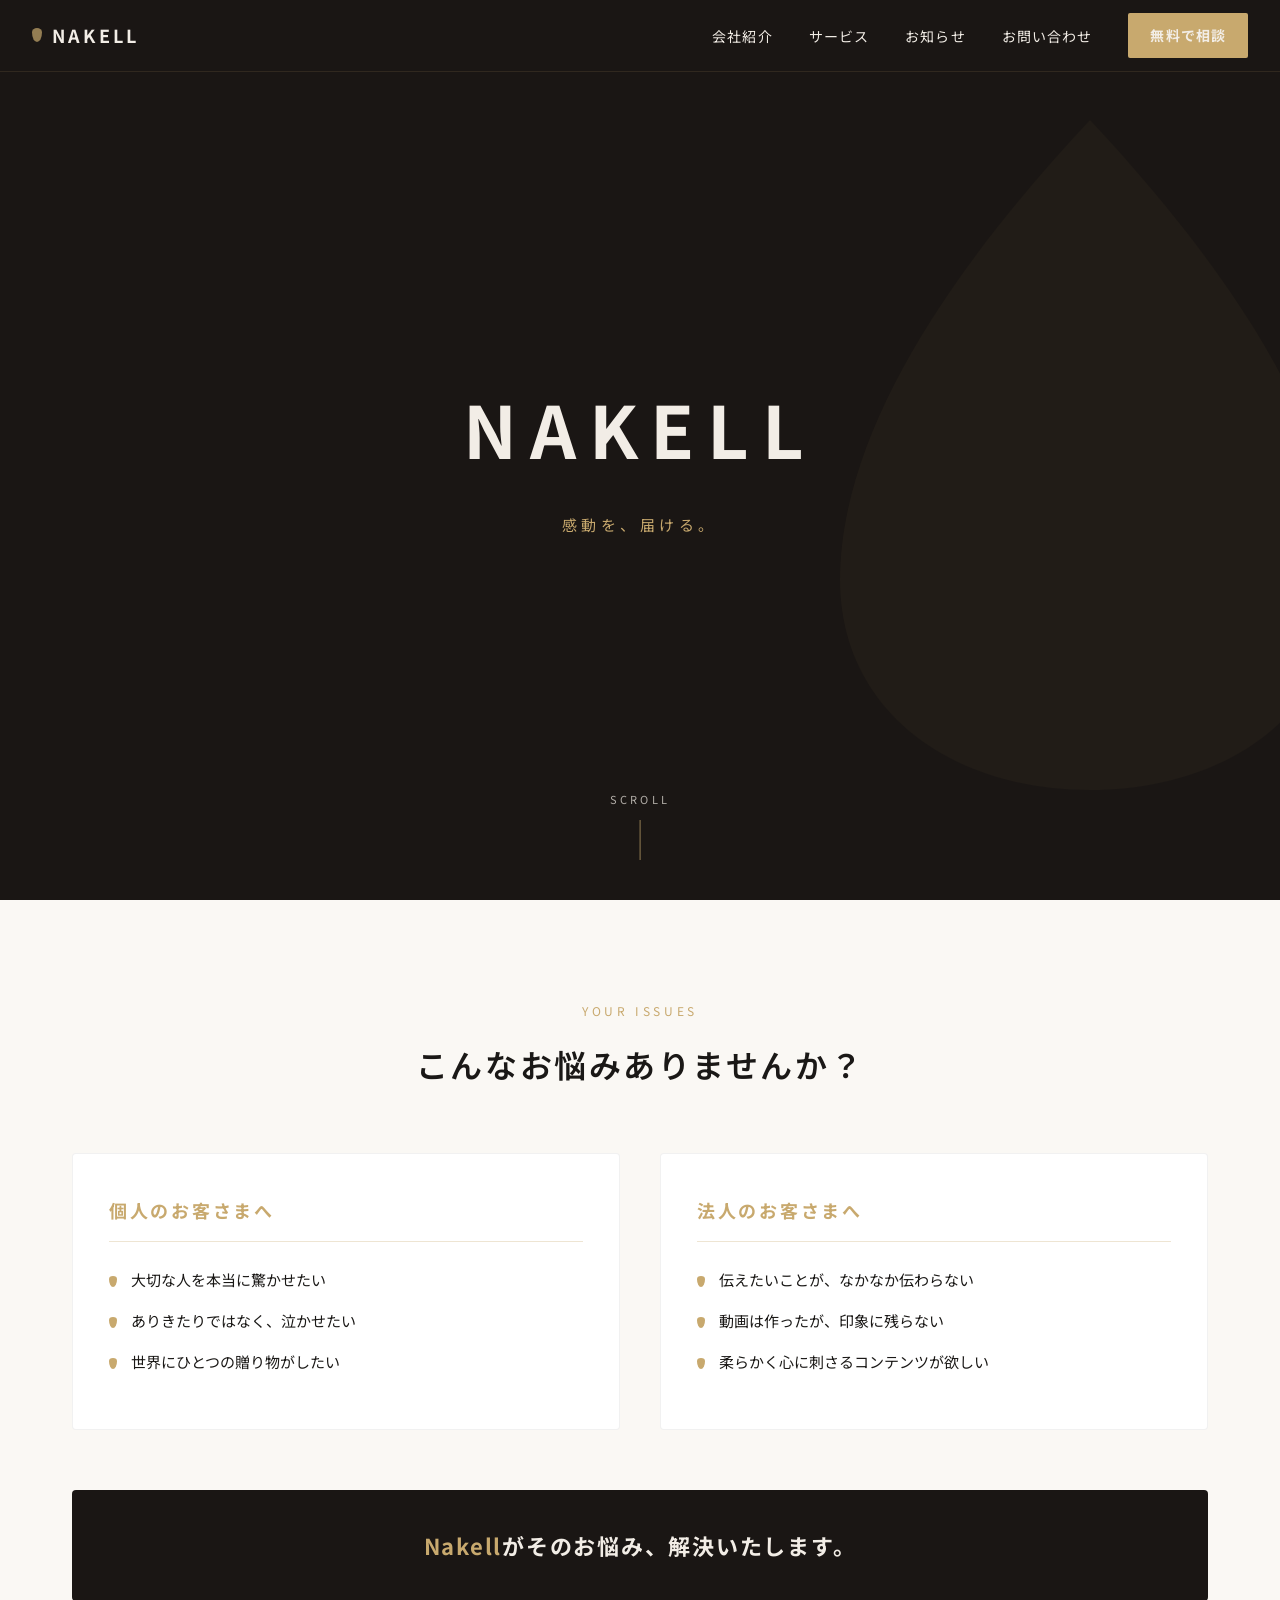
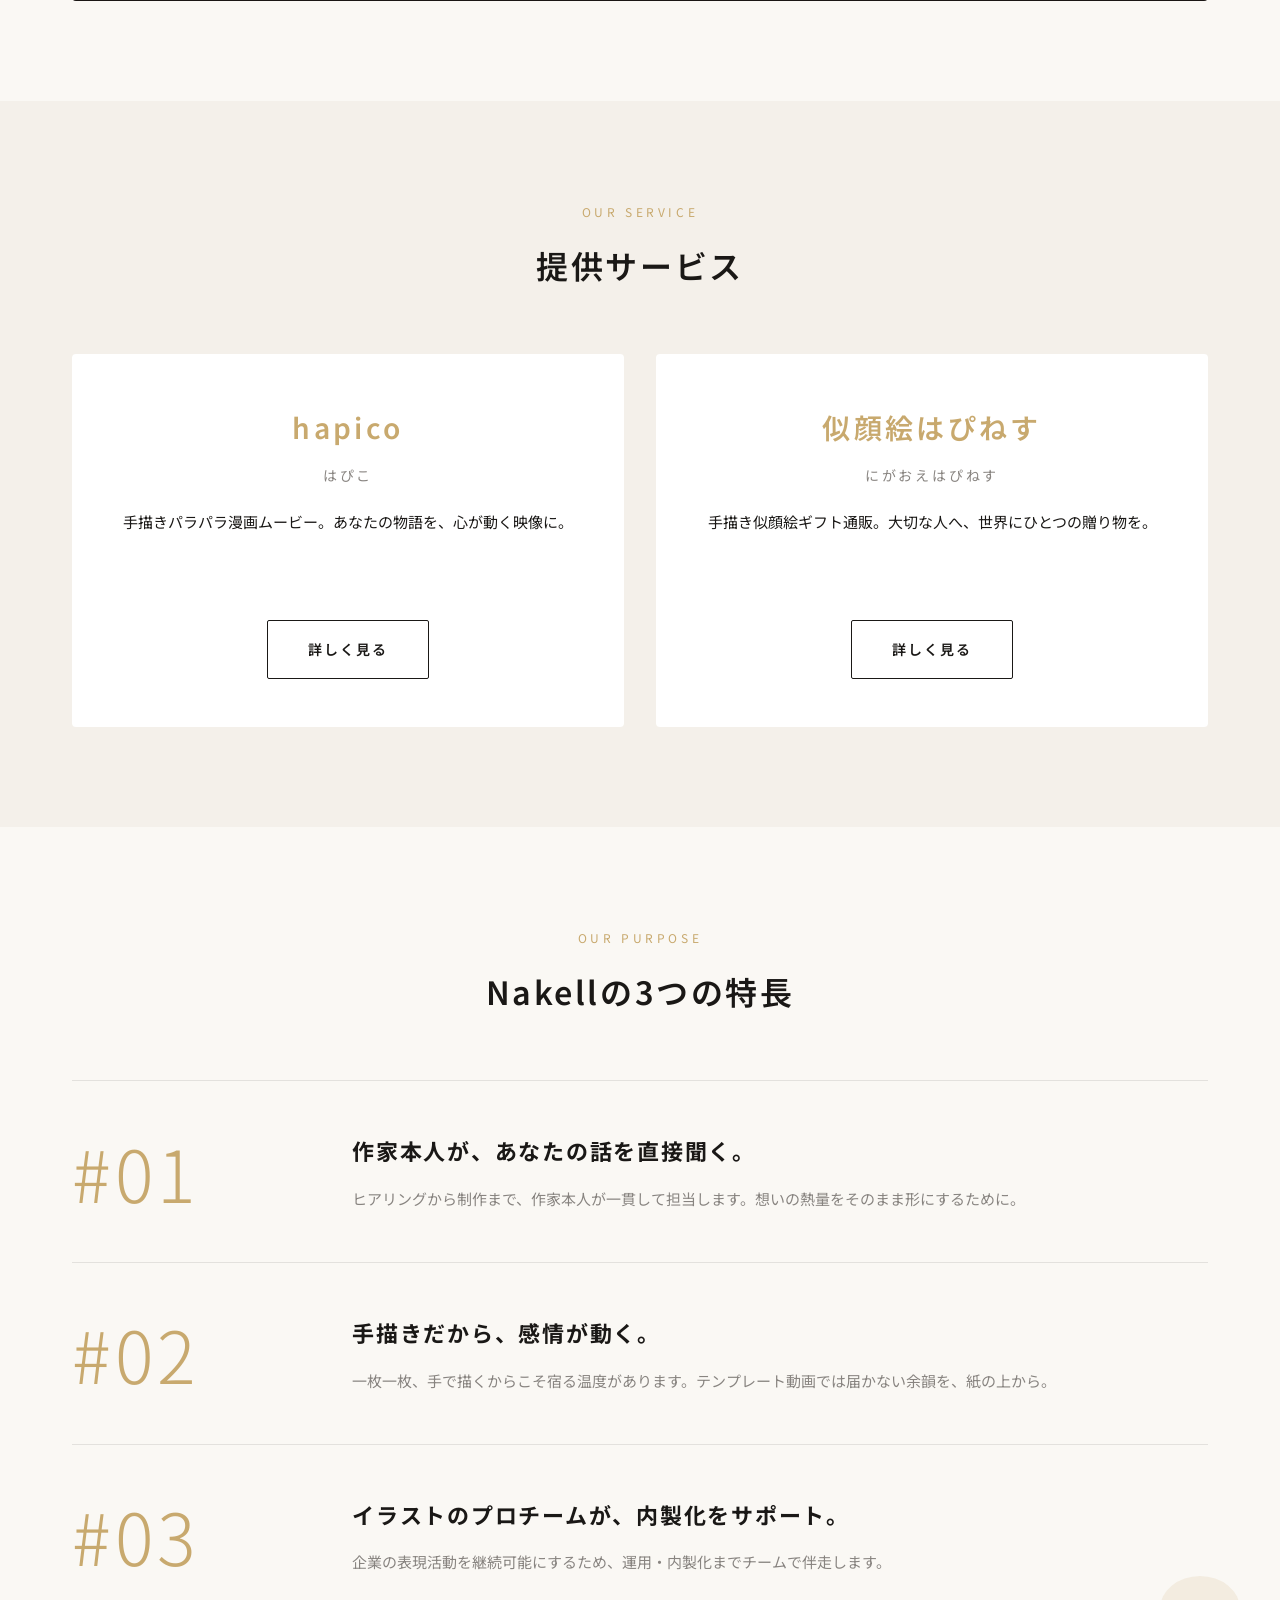
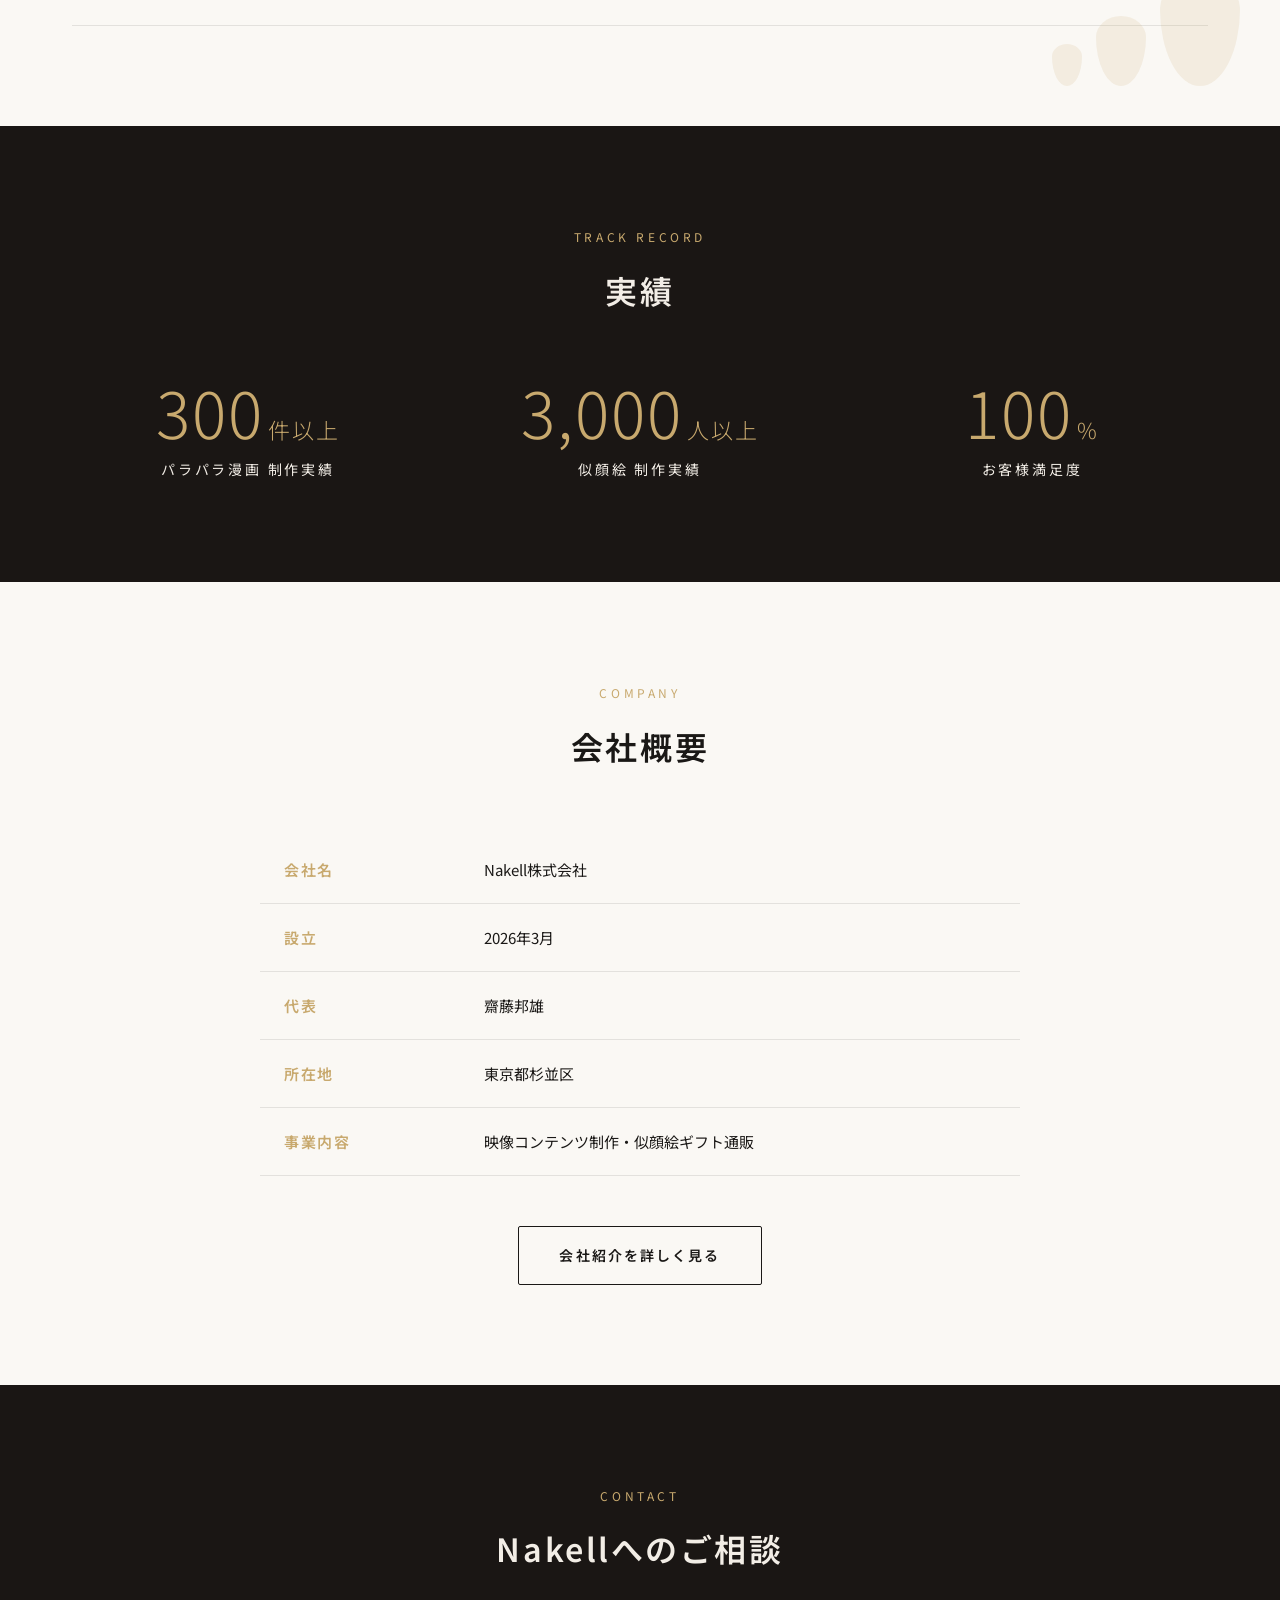
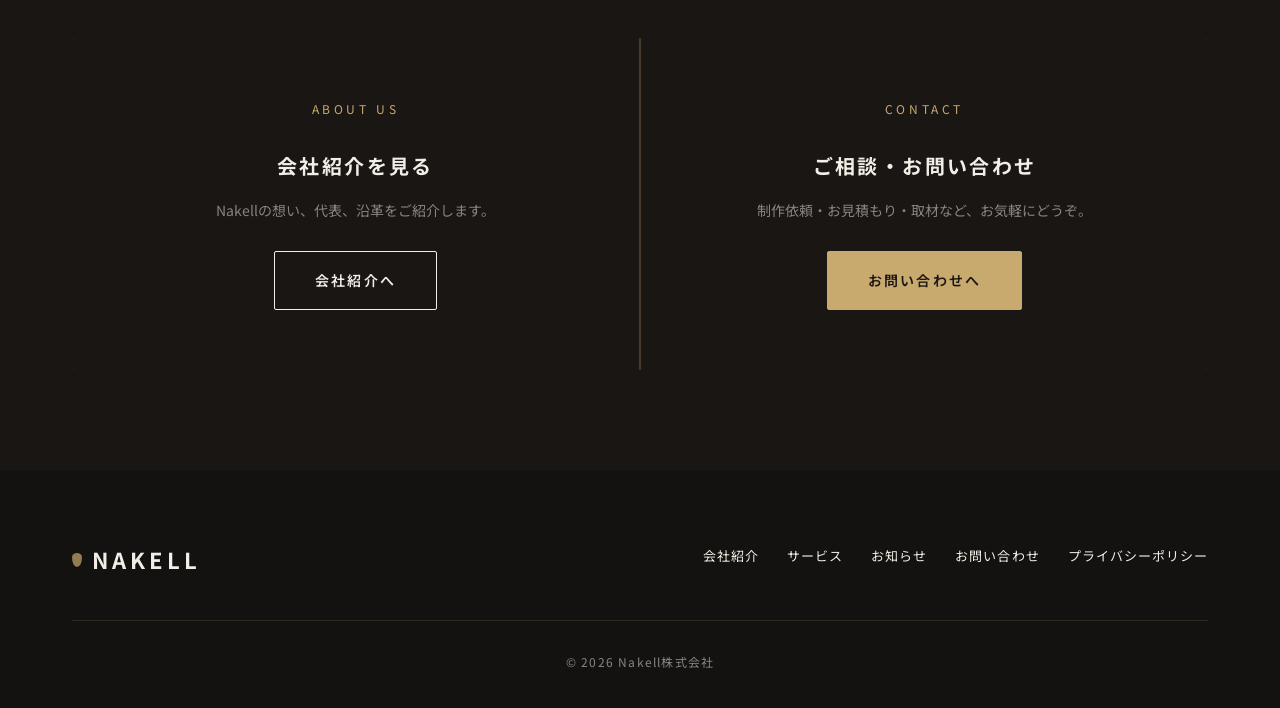
==== index.html @ 64e15353 "Initial Nakell corporate site" ====
<!DOCTYPE html>
<html lang="ja">
<head>
<meta charset="UTF-8">
<meta name="viewport" content="width=device-width, initial-scale=1.0">
<title>NAKELL｜感動を、届ける。</title>
<meta name="description" content="Nakell株式会社。手描きパラパラ漫画ムービー「hapico」、似顔絵ギフト通販「似顔絵はぴねす」。イラストで、感動をつくる。">
<link rel="preconnect" href="https://fonts.googleapis.com">
<link rel="preconnect" href="https://fonts.gstatic.com" crossorigin>
<link href="https://fonts.googleapis.com/css2?family=Noto+Sans+JP:wght@300;400;600;700&display=swap" rel="stylesheet">
<link rel="stylesheet" href="style.css">
</head>
<body>

<header class="site-header">
  <div class="nav-inner">
    <a href="index.html" class="nav-logo">
      <span class="teardrop teardrop-sm"></span><span>NAKELL</span>
    </a>
    <button class="nav-toggle" aria-label="メニュー"><span></span><span></span><span></span></button>
    <ul class="nav-menu">
      <li><a href="company.html">会社紹介</a></li>
      <li><a href="service.html">サービス</a></li>
      <li><a href="news.html">お知らせ</a></li>
      <li><a href="contact.html">お問い合わせ</a></li>
      <li><a href="contact.html" class="nav-cta">無料で相談</a></li>
    </ul>
  </div>
</header>

<section class="hero">
  <svg class="hero-bg-drop" width="540" height="700" viewBox="0 0 540 700" fill="none" aria-hidden="true">
    <path d="M270 20 C 420 180, 520 340, 520 480 C 520 610, 410 690, 270 690 C 130 690, 20 610, 20 480 C 20 340, 120 180, 270 20 Z" fill="#c8a96e" opacity="0.04"/>
  </svg>
  <div class="hero-inner">
    <div class="hero-phase" data-phase="1">
      <div class="en">Naked Tell</div>
      <div class="ja">飾らないまま、届ける。</div>
    </div>
    <div class="hero-phase" data-phase="2">
      <div class="en">knell</div>
      <div class="ja">鐘の音。転換点を告げる響き。</div>
    </div>
    <div class="hero-final">
      <div class="brand">NAKELL</div>
      <div class="tag">感動を、届ける。</div>
    </div>
  </div>
  <div class="hero-scroll">SCROLL</div>
</section>

<section class="bg-off">
  <div class="container">
    <div class="section-title">
      <span class="en">YOUR ISSUES</span>
      <h2>こんなお悩みありませんか？</h2>
    </div>
    <div class="problem-wrap">
      <div class="problem-card">
        <h3>個人のお客さまへ</h3>
        <ul>
          <li>大切な人を本当に驚かせたい</li>
          <li>ありきたりではなく、泣かせたい</li>
          <li>世界にひとつの贈り物がしたい</li>
        </ul>
      </div>
      <div class="problem-card">
        <h3>法人のお客さまへ</h3>
        <ul>
          <li>伝えたいことが、なかなか伝わらない</li>
          <li>動画は作ったが、印象に残らない</li>
          <li>柔らかく心に刺さるコンテンツが欲しい</li>
        </ul>
      </div>
    </div>
    <div class="problem-answer">
      <em>Nakell</em>がそのお悩み、解決いたします。
    </div>
  </div>
</section>

<section class="bg-beige">
  <div class="container">
    <div class="section-title">
      <span class="en">OUR SERVICE</span>
      <h2>提供サービス</h2>
    </div>
    <div class="service-grid">
      <a href="service.html#hapico" class="service-card">
        <div class="en">hapico</div>
        <div class="ja">はぴこ</div>
        <p>手描きパラパラ漫画ムービー。あなたの物語を、心が動く映像に。</p>
        <span class="btn btn-outline-dark">詳しく見る</span>
      </a>
      <a href="service.html#nigaoe" class="service-card">
        <div class="en">似顔絵はぴねす</div>
        <div class="ja">にがおえはぴねす</div>
        <p>手描き似顔絵ギフト通販。大切な人へ、世界にひとつの贈り物を。</p>
        <span class="btn btn-outline-dark">詳しく見る</span>
      </a>
    </div>
  </div>
</section>

<section class="bg-off features">
  <div class="container">
    <div class="section-title">
      <span class="en">OUR PURPOSE</span>
      <h2>Nakellの3つの特長</h2>
    </div>
    <div class="feature-item">
      <div class="num">#01</div>
      <div>
        <h3>作家本人が、あなたの話を直接聞く。</h3>
        <p>ヒアリングから制作まで、作家本人が一貫して担当します。想いの熱量をそのまま形にするために。</p>
      </div>
    </div>
    <div class="feature-item">
      <div class="num">#02</div>
      <div>
        <h3>手描きだから、感情が動く。</h3>
        <p>一枚一枚、手で描くからこそ宿る温度があります。テンプレート動画では届かない余韻を、紙の上から。</p>
      </div>
    </div>
    <div class="feature-item">
      <div class="num">#03</div>
      <div>
        <h3>イラストのプロチームが、内製化をサポート。</h3>
        <p>企業の表現活動を継続可能にするため、運用・内製化までチームで伴走します。</p>
      </div>
    </div>
  </div>
  <div class="purpose-drops">
    <span class="teardrop d1"></span>
    <span class="teardrop d2"></span>
    <span class="teardrop d3"></span>
  </div>
</section>

<section class="bg-dark">
  <div class="container">
    <div class="section-title">
      <span class="en">TRACK RECORD</span>
      <h2>実績</h2>
    </div>
    <div class="record-grid">
      <div class="record-item">
        <div class="num">300<small>件以上</small></div>
        <div class="label">パラパラ漫画 制作実績</div>
      </div>
      <div class="record-item">
        <div class="num">3,000<small>人以上</small></div>
        <div class="label">似顔絵 制作実績</div>
      </div>
      <div class="record-item">
        <div class="num">100<small>%</small></div>
        <div class="label">お客様満足度</div>
      </div>
    </div>
  </div>
</section>

<section class="bg-off company-summary">
  <div class="container">
    <div class="section-title">
      <span class="en">COMPANY</span>
      <h2>会社概要</h2>
    </div>
    <table class="company-table">
      <tbody>
        <tr><th>会社名</th><td>Nakell株式会社</td></tr>
        <tr><th>設立</th><td>2026年3月</td></tr>
        <tr><th>代表</th><td>齋藤邦雄</td></tr>
        <tr><th>所在地</th><td>東京都杉並区</td></tr>
        <tr><th>事業内容</th><td>映像コンテンツ制作・似顔絵ギフト通販</td></tr>
      </tbody>
    </table>
    <div class="more">
      <a href="company.html" class="btn btn-outline-dark">会社紹介を詳しく見る</a>
    </div>
  </div>
</section>

<section class="bg-dark">
  <div class="container">
    <div class="section-title">
      <span class="en">CONTACT</span>
      <h2>Nakellへのご相談</h2>
    </div>
    <div class="cta-grid">
      <div class="cta-card">
        <span class="en">ABOUT US</span>
        <h3>会社紹介を見る</h3>
        <p>Nakellの想い、代表、沿革をご紹介します。</p>
        <a href="company.html" class="btn btn-outline">会社紹介へ</a>
      </div>
      <div class="cta-card">
        <span class="en">CONTACT</span>
        <h3>ご相談・お問い合わせ</h3>
        <p>制作依頼・お見積もり・取材など、お気軽にどうぞ。</p>
        <a href="contact.html" class="btn btn-gold">お問い合わせへ</a>
      </div>
    </div>
  </div>
</section>

<footer class="site-footer">
  <div class="container">
    <div class="footer-top">
      <a href="index.html" class="footer-logo">
        <span class="teardrop teardrop-sm"></span><span>NAKELL</span>
      </a>
      <ul class="footer-nav">
        <li><a href="company.html">会社紹介</a></li>
        <li><a href="service.html">サービス</a></li>
        <li><a href="news.html">お知らせ</a></li>
        <li><a href="contact.html">お問い合わせ</a></li>
        <li><a href="privacy.html">プライバシーポリシー</a></li>
      </ul>
    </div>
    <div class="footer-copy">© 2026 Nakell株式会社</div>
  </div>
</footer>

<script src="script.js"></script>
</body>
</html>
---- style.css ----
/* ==============================
   Nakell - Common Stylesheet
   ============================== */

* { margin: 0; padding: 0; box-sizing: border-box; }

:root {
  --dark-brown: #1a1614;
  --dark-brown-2: #141210;
  --off-white: #faf8f4;
  --light-beige: #f4f0ea;
  --gold-beige: #c8a96e;
  --text-light: #f2ede6;
  --text-dark: #1a1816;
  --text-sub: #888480;
  --header-h: 72px;
}

html { scroll-behavior: smooth; }

body {
  font-family: "Noto Sans JP", "Hiragino Kaku Gothic ProN", "Yu Gothic", "Meiryo", sans-serif;
  background: var(--off-white);
  color: var(--text-dark);
  line-height: 1.8;
  -webkit-font-smoothing: antialiased;
}

a { color: inherit; text-decoration: none; }
img { max-width: 100%; display: block; }
button { font-family: inherit; cursor: pointer; border: none; background: none; }

.container {
  max-width: 1200px;
  margin: 0 auto;
  padding: 0 32px;
}

/* ==============================
   Teardrop motif
   ============================== */
.teardrop {
  display: inline-block;
  background: var(--gold-beige);
  border-radius: 50% 50% 50% 50% / 30% 30% 70% 70%;
  transform: rotate(0deg);
}
.teardrop-sm { width: 10px; height: 14px; opacity: 0.7; }
.teardrop-lg { width: 380px; height: 500px; opacity: 0.04; }

/* ==============================
   Header / Navigation
   ============================== */
.site-header {
  position: fixed;
  top: 0; left: 0; right: 0;
  height: var(--header-h);
  background: var(--dark-brown);
  z-index: 1000;
  border-bottom: 1px solid rgba(200, 169, 110, 0.12);
}
.nav-inner {
  max-width: 1280px;
  height: 100%;
  margin: 0 auto;
  padding: 0 32px;
  display: flex;
  align-items: center;
  justify-content: space-between;
}
.nav-logo {
  display: flex;
  align-items: center;
  gap: 10px;
  color: var(--text-light);
  font-weight: 700;
  letter-spacing: 0.18em;
  font-size: 18px;
}
.nav-menu {
  display: flex;
  align-items: center;
  gap: 36px;
  list-style: none;
}
.nav-menu a {
  color: var(--text-light);
  font-size: 14px;
  letter-spacing: 0.08em;
  transition: color 0.2s;
}
.nav-menu a:hover { color: var(--gold-beige); }
.nav-cta {
  display: inline-block;
  padding: 10px 22px;
  background: var(--gold-beige);
  color: var(--dark-brown);
  font-size: 13px;
  font-weight: 700;
  letter-spacing: 0.1em;
  border-radius: 2px;
  transition: opacity 0.2s;
}
.nav-cta:hover { opacity: 0.85; }

.nav-toggle {
  display: none;
  width: 32px; height: 24px;
  position: relative;
}
.nav-toggle span {
  position: absolute;
  left: 0; right: 0;
  height: 2px;
  background: var(--text-light);
  transition: transform 0.3s, opacity 0.3s, top 0.3s;
}
.nav-toggle span:nth-child(1) { top: 2px; }
.nav-toggle span:nth-child(2) { top: 11px; }
.nav-toggle span:nth-child(3) { top: 20px; }
.nav-toggle.open span:nth-child(1) { top: 11px; transform: rotate(45deg); }
.nav-toggle.open span:nth-child(2) { opacity: 0; }
.nav-toggle.open span:nth-child(3) { top: 11px; transform: rotate(-45deg); }

/* ==============================
   Hero (TOP)
   ============================== */
.hero {
  position: relative;
  height: 100vh;
  min-height: 640px;
  background: var(--dark-brown);
  color: var(--text-light);
  overflow: hidden;
  display: flex;
  align-items: center;
  justify-content: center;
}
.hero-bg-drop {
  position: absolute;
  right: -80px;
  top: 50%;
  transform: translateY(-50%);
  pointer-events: none;
}
.hero-inner {
  position: relative;
  z-index: 2;
  text-align: center;
  padding: 0 24px;
  width: 100%;
}
.hero-phase {
  position: absolute;
  left: 50%;
  top: 50%;
  transform: translate(-50%, -50%);
  opacity: 0;
  transition: opacity 1s ease;
  width: 90%;
}
.hero-phase.is-active { opacity: 1; }
.hero-phase .en {
  font-size: 42px;
  letter-spacing: 0.08em;
  font-weight: 300;
  color: var(--gold-beige);
  margin-bottom: 16px;
}
.hero-phase .ja {
  font-size: 18px;
  letter-spacing: 0.2em;
  color: var(--text-light);
}
.hero-final {
  position: absolute;
  left: 50%;
  top: 50%;
  transform: translate(-50%, -50%);
  opacity: 0;
  transition: opacity 1.2s ease;
}
.hero-final.is-active { opacity: 1; }
.hero-final .brand {
  font-size: 72px;
  letter-spacing: 0.18em;
  font-weight: 700;
  color: var(--text-light);
  margin-bottom: 18px;
}
.hero-final .tag {
  font-size: 15px;
  letter-spacing: 0.3em;
  color: var(--gold-beige);
}
.hero-scroll {
  position: absolute;
  left: 50%;
  bottom: 40px;
  transform: translateX(-50%);
  color: var(--text-light);
  font-size: 11px;
  letter-spacing: 0.3em;
  opacity: 0.7;
  z-index: 2;
}
.hero-scroll::after {
  content: "";
  display: block;
  width: 1px;
  height: 40px;
  background: var(--gold-beige);
  margin: 10px auto 0;
  animation: scrollLine 2s ease-in-out infinite;
}
@keyframes scrollLine {
  0% { transform: scaleY(0); transform-origin: top; }
  50% { transform: scaleY(1); transform-origin: top; }
  51% { transform: scaleY(1); transform-origin: bottom; }
  100% { transform: scaleY(0); transform-origin: bottom; }
}

/* ==============================
   Page header (sub pages)
   ============================== */
.page-header {
  background: var(--dark-brown);
  color: var(--text-light);
  padding: calc(var(--header-h) + 80px) 0 80px;
  text-align: center;
}
.page-header .label {
  display: block;
  font-size: 13px;
  letter-spacing: 0.3em;
  color: var(--gold-beige);
  margin-bottom: 16px;
}
.page-header h1 {
  font-size: 38px;
  letter-spacing: 0.12em;
  font-weight: 600;
}
.page-header .header-cta {
  margin-top: 36px;
}
.page-header .header-cta .btn {
  background: var(--gold-beige);
  color: var(--dark-brown);
}

/* ==============================
   Generic sections
   ============================== */
section { padding: 100px 0; }
.section-title {
  text-align: center;
  margin-bottom: 60px;
}
.section-title .en {
  display: block;
  font-size: 12px;
  letter-spacing: 0.3em;
  color: var(--gold-beige);
  margin-bottom: 14px;
}
.section-title h2 {
  font-size: 32px;
  letter-spacing: 0.08em;
  font-weight: 600;
}
.bg-off { background: var(--off-white); }
.bg-beige { background: var(--light-beige); }
.bg-dark { background: var(--dark-brown); color: var(--text-light); }
.bg-dark .section-title h2 { color: var(--text-light); }

/* Problem section */
.problem-wrap {
  display: grid;
  grid-template-columns: 1fr 1fr;
  gap: 40px;
  margin-bottom: 60px;
}
.problem-card {
  background: #fff;
  padding: 40px 36px;
  border: 1px solid rgba(26,22,20,0.06);
  border-radius: 4px;
}
.problem-card h3 {
  font-size: 18px;
  color: var(--gold-beige);
  letter-spacing: 0.15em;
  margin-bottom: 24px;
  padding-bottom: 14px;
  border-bottom: 1px solid rgba(200,169,110,0.3);
}
.problem-card ul { list-style: none; }
.problem-card li {
  position: relative;
  padding-left: 22px;
  margin-bottom: 14px;
  font-size: 15px;
  color: var(--text-dark);
}
.problem-card li::before {
  content: "";
  position: absolute;
  left: 0; top: 10px;
  width: 8px; height: 11px;
  background: var(--gold-beige);
  border-radius: 50% 50% 50% 50% / 30% 30% 70% 70%;
}
.problem-answer {
  text-align: center;
  font-size: 22px;
  font-weight: 700;
  letter-spacing: 0.08em;
  padding: 36px;
  background: var(--dark-brown);
  color: var(--text-light);
  border-radius: 4px;
}
.problem-answer em {
  color: var(--gold-beige);
  font-style: normal;
}

/* Service overview */
.service-grid {
  display: grid;
  grid-template-columns: 1fr 1fr;
  gap: 32px;
}
.service-card {
  background: #fff;
  padding: 48px 40px;
  border-radius: 4px;
  text-align: center;
  transition: transform 0.3s, box-shadow 0.3s;
}
.service-card:hover {
  transform: translateY(-4px);
  box-shadow: 0 12px 36px rgba(26,22,20,0.08);
}
.service-card .en {
  font-size: 28px;
  letter-spacing: 0.12em;
  color: var(--gold-beige);
  font-weight: 600;
  margin-bottom: 10px;
}
.service-card .ja {
  font-size: 14px;
  color: var(--text-sub);
  letter-spacing: 0.2em;
  margin-bottom: 20px;
}
.service-card p {
  font-size: 15px;
  margin-bottom: 28px;
  min-height: 84px;
}

/* Features */
.features {
  position: relative;
  overflow: hidden;
}
.feature-item {
  display: grid;
  grid-template-columns: 220px 1fr;
  gap: 60px;
  padding: 50px 0;
  border-top: 1px solid rgba(26,22,20,0.1);
  align-items: center;
}
.feature-item:last-child { border-bottom: 1px solid rgba(26,22,20,0.1); }
.feature-item .num {
  font-size: 72px;
  font-weight: 300;
  letter-spacing: 0.05em;
  color: var(--gold-beige);
  line-height: 1;
}
.feature-item h3 {
  font-size: 22px;
  letter-spacing: 0.08em;
  margin-bottom: 14px;
}
.feature-item p { font-size: 15px; color: var(--text-sub); }

.purpose-drops {
  position: absolute;
  right: 40px;
  bottom: 40px;
  display: flex;
  align-items: flex-end;
  gap: 14px;
  pointer-events: none;
}
.purpose-drops .teardrop { opacity: 0.15; }
.purpose-drops .d1 { width: 30px; height: 42px; }
.purpose-drops .d2 { width: 50px; height: 70px; }
.purpose-drops .d3 { width: 80px; height: 110px; }

/* Track Record */
.record-grid {
  display: grid;
  grid-template-columns: repeat(3, 1fr);
  gap: 40px;
  text-align: center;
}
.record-item .num {
  font-size: 64px;
  font-weight: 300;
  color: var(--gold-beige);
  letter-spacing: 0.03em;
  line-height: 1;
  margin-bottom: 14px;
}
.record-item .num small { font-size: 22px; margin-left: 4px; }
.record-item .label {
  font-size: 14px;
  letter-spacing: 0.2em;
  color: var(--text-light);
}

/* Company summary */
.company-table {
  max-width: 760px;
  margin: 0 auto;
  width: 100%;
  border-collapse: collapse;
}
.company-table th, .company-table td {
  padding: 20px 24px;
  text-align: left;
  border-bottom: 1px solid rgba(26,22,20,0.1);
  font-size: 15px;
  vertical-align: top;
}
.company-table th {
  width: 200px;
  color: var(--gold-beige);
  font-weight: 600;
  letter-spacing: 0.1em;
}
.company-summary .more {
  text-align: center;
  margin-top: 50px;
}

/* Buttons */
.btn {
  display: inline-block;
  padding: 16px 40px;
  background: var(--dark-brown);
  color: var(--text-light);
  font-size: 14px;
  letter-spacing: 0.15em;
  font-weight: 600;
  border-radius: 2px;
  transition: opacity 0.2s, transform 0.2s;
  border: 1px solid var(--dark-brown);
}
.btn:hover { opacity: 0.85; transform: translateY(-2px); }
.btn-gold { background: var(--gold-beige); color: var(--dark-brown); border-color: var(--gold-beige); }
.btn-outline { background: transparent; color: var(--text-light); border: 1px solid var(--text-light); }
.btn-outline-dark { background: transparent; color: var(--text-dark); border: 1px solid var(--text-dark); }

/* CTA area */
.cta-grid {
  display: grid;
  grid-template-columns: 1fr 1fr;
  gap: 2px;
  background: rgba(200,169,110,0.25);
  border-radius: 4px;
  overflow: hidden;
}
.cta-card {
  padding: 60px 40px;
  background: var(--dark-brown);
  text-align: center;
}
.cta-card h3 {
  font-size: 20px;
  letter-spacing: 0.12em;
  margin-bottom: 14px;
  color: var(--text-light);
}
.cta-card .en {
  font-size: 12px;
  letter-spacing: 0.3em;
  color: var(--gold-beige);
  margin-bottom: 28px;
  display: block;
}
.cta-card p {
  font-size: 14px;
  color: var(--text-sub);
  margin-bottom: 28px;
}

/* ==============================
   Footer
   ============================== */
.site-footer {
  background: var(--dark-brown-2);
  color: var(--text-light);
  padding: 70px 0 36px;
}
.footer-top {
  display: flex;
  justify-content: space-between;
  align-items: flex-start;
  flex-wrap: wrap;
  gap: 30px;
  padding-bottom: 40px;
  border-bottom: 1px solid rgba(200,169,110,0.15);
}
.footer-logo {
  display: flex;
  align-items: center;
  gap: 10px;
  font-size: 22px;
  font-weight: 700;
  letter-spacing: 0.18em;
}
.footer-nav {
  display: flex;
  flex-wrap: wrap;
  gap: 28px;
  list-style: none;
}
.footer-nav a {
  font-size: 13px;
  color: var(--text-light);
  letter-spacing: 0.08em;
  transition: color 0.2s;
}
.footer-nav a:hover { color: var(--gold-beige); }
.footer-copy {
  margin-top: 30px;
  text-align: center;
  font-size: 12px;
  color: var(--text-sub);
  letter-spacing: 0.1em;
}

/* ==============================
   Service page
   ============================== */
.service-block {
  display: grid;
  grid-template-columns: 1fr 1fr;
  gap: 60px;
  align-items: center;
  padding: 80px 0;
  border-bottom: 1px solid rgba(26,22,20,0.08);
}
.service-block:last-child { border-bottom: none; }
.service-block.reverse .service-media { order: 2; }
.service-media {
  background: var(--light-beige);
  aspect-ratio: 4/3;
  border-radius: 6px;
  display: flex;
  align-items: center;
  justify-content: center;
  position: relative;
  overflow: hidden;
}
.service-media .big-en {
  font-size: 72px;
  color: var(--gold-beige);
  font-weight: 700;
  letter-spacing: 0.1em;
  opacity: 0.4;
}
.service-info .tag {
  font-size: 12px;
  letter-spacing: 0.3em;
  color: var(--gold-beige);
  margin-bottom: 16px;
  display: block;
}
.service-info h2 {
  font-size: 34px;
  letter-spacing: 0.08em;
  margin-bottom: 20px;
}
.service-info .lead {
  font-size: 15px;
  margin-bottom: 24px;
}
.service-info .stats {
  display: flex;
  gap: 30px;
  margin-bottom: 28px;
  flex-wrap: wrap;
}
.service-info .stats div {
  font-size: 13px;
  color: var(--text-sub);
  letter-spacing: 0.08em;
}
.service-info .stats strong {
  display: block;
  color: var(--gold-beige);
  font-size: 24px;
  font-weight: 600;
  margin-bottom: 4px;
}

/* ==============================
   News page
   ============================== */
.news-empty {
  text-align: center;
  padding: 80px 20px;
  background: #fff;
  border-radius: 4px;
  color: var(--text-sub);
  font-size: 15px;
  letter-spacing: 0.1em;
  border: 1px solid rgba(26,22,20,0.06);
}

/* ==============================
   Contact form
   ============================== */
.contact-form {
  max-width: 720px;
  margin: 0 auto;
  background: #fff;
  padding: 56px 48px;
  border-radius: 4px;
  border: 1px solid rgba(26,22,20,0.06);
}
.form-row { margin-bottom: 28px; }
.form-row label {
  display: block;
  font-size: 14px;
  letter-spacing: 0.08em;
  margin-bottom: 10px;
  font-weight: 600;
}
.form-row label .req {
  color: var(--gold-beige);
  font-size: 11px;
  margin-left: 8px;
  font-weight: 400;
}
.form-row label .opt {
  color: var(--text-sub);
  font-size: 11px;
  margin-left: 8px;
  font-weight: 400;
}
.form-row input,
.form-row textarea {
  width: 100%;
  padding: 14px 16px;
  font-size: 15px;
  font-family: inherit;
  border: 1px solid rgba(26,22,20,0.15);
  border-radius: 2px;
  background: var(--off-white);
  color: var(--text-dark);
  transition: border-color 0.2s;
}
.form-row input:focus,
.form-row textarea:focus {
  outline: none;
  border-color: var(--gold-beige);
}
.form-row textarea { min-height: 160px; resize: vertical; }
.form-submit { text-align: center; margin-top: 20px; }
.form-submit button {
  padding: 16px 60px;
  background: var(--dark-brown);
  color: var(--text-light);
  font-size: 14px;
  letter-spacing: 0.2em;
  font-weight: 600;
  border-radius: 2px;
  transition: opacity 0.2s;
}
.form-submit button:hover { opacity: 0.85; }
.form-submit button:disabled { opacity: 0.5; cursor: not-allowed; }
.form-thanks {
  display: none;
  text-align: center;
  padding: 60px 30px;
}
.form-thanks h3 {
  font-size: 24px;
  color: var(--gold-beige);
  margin-bottom: 16px;
  letter-spacing: 0.08em;
}
.form-thanks p { color: var(--text-sub); }
.form-thanks.is-visible { display: block; }
.contact-info {
  max-width: 720px;
  margin: 40px auto 0;
  text-align: center;
  font-size: 13px;
  color: var(--text-sub);
}

/* ==============================
   Privacy
   ============================== */
.privacy-body {
  max-width: 820px;
  margin: 0 auto;
}
.privacy-body h2 {
  font-size: 18px;
  margin: 40px 0 16px;
  letter-spacing: 0.08em;
  color: var(--gold-beige);
}
.privacy-body h2:first-child { margin-top: 0; }
.privacy-body p, .privacy-body li {
  font-size: 14px;
  color: var(--text-dark);
  margin-bottom: 10px;
}
.privacy-body ul {
  padding-left: 24px;
  margin-bottom: 16px;
}

/* ==============================
   Responsive
   ============================== */
@media (max-width: 768px) {
  .container { padding: 0 20px; }
  section { padding: 70px 0; }

  .nav-inner { padding: 0 20px; }
  .nav-menu {
    position: fixed;
    top: var(--header-h);
    left: 0; right: 0;
    flex-direction: column;
    background: var(--dark-brown);
    padding: 30px 20px;
    gap: 22px;
    transform: translateY(-120%);
    transition: transform 0.35s ease;
    border-bottom: 1px solid rgba(200,169,110,0.15);
  }
  .nav-menu.open { transform: translateY(0); }
  .nav-menu li { width: 100%; text-align: center; }
  .nav-toggle { display: block; }
  .nav-cta { width: 100%; text-align: center; }

  .hero-phase .en { font-size: 26px; }
  .hero-phase .ja { font-size: 14px; letter-spacing: 0.15em; }
  .hero-final .brand { font-size: 48px; }
  .hero-final .tag { font-size: 12px; }
  .hero-bg-drop { right: -160px; }

  .page-header { padding: calc(var(--header-h) + 50px) 0 50px; }
  .page-header h1 { font-size: 26px; }

  .section-title h2 { font-size: 24px; }

  .problem-wrap { grid-template-columns: 1fr; gap: 20px; }
  .problem-answer { font-size: 16px; padding: 24px; }

  .service-grid { grid-template-columns: 1fr; }

  .feature-item {
    grid-template-columns: 1fr;
    gap: 16px;
    padding: 36px 0;
  }
  .feature-item .num { font-size: 54px; }
  .feature-item h3 { font-size: 18px; }

  .record-grid { grid-template-columns: 1fr; gap: 36px; }
  .record-item .num { font-size: 48px; }

  .company-table th, .company-table td { display: block; width: 100%; padding: 10px 0; }
  .company-table th { border-bottom: none; padding-bottom: 4px; }
  .company-table td { padding-top: 0; padding-bottom: 18px; }

  .cta-grid { grid-template-columns: 1fr; }
  .cta-card { padding: 44px 24px; }

  .footer-top { flex-direction: column; align-items: flex-start; }
  .footer-nav { gap: 14px 22px; }

  .service-block { grid-template-columns: 1fr; gap: 30px; padding: 50px 0; }
  .service-block.reverse .service-media { order: 0; }
  .service-info h2 { font-size: 24px; }
  .service-media .big-en { font-size: 44px; }

  .contact-form { padding: 36px 24px; }

  .purpose-drops { right: 10px; bottom: 10px; gap: 8px; }
  .purpose-drops .d1 { width: 18px; height: 24px; }
  .purpose-drops .d2 { width: 28px; height: 40px; }
  .purpose-drops .d3 { width: 44px; height: 60px; }
}
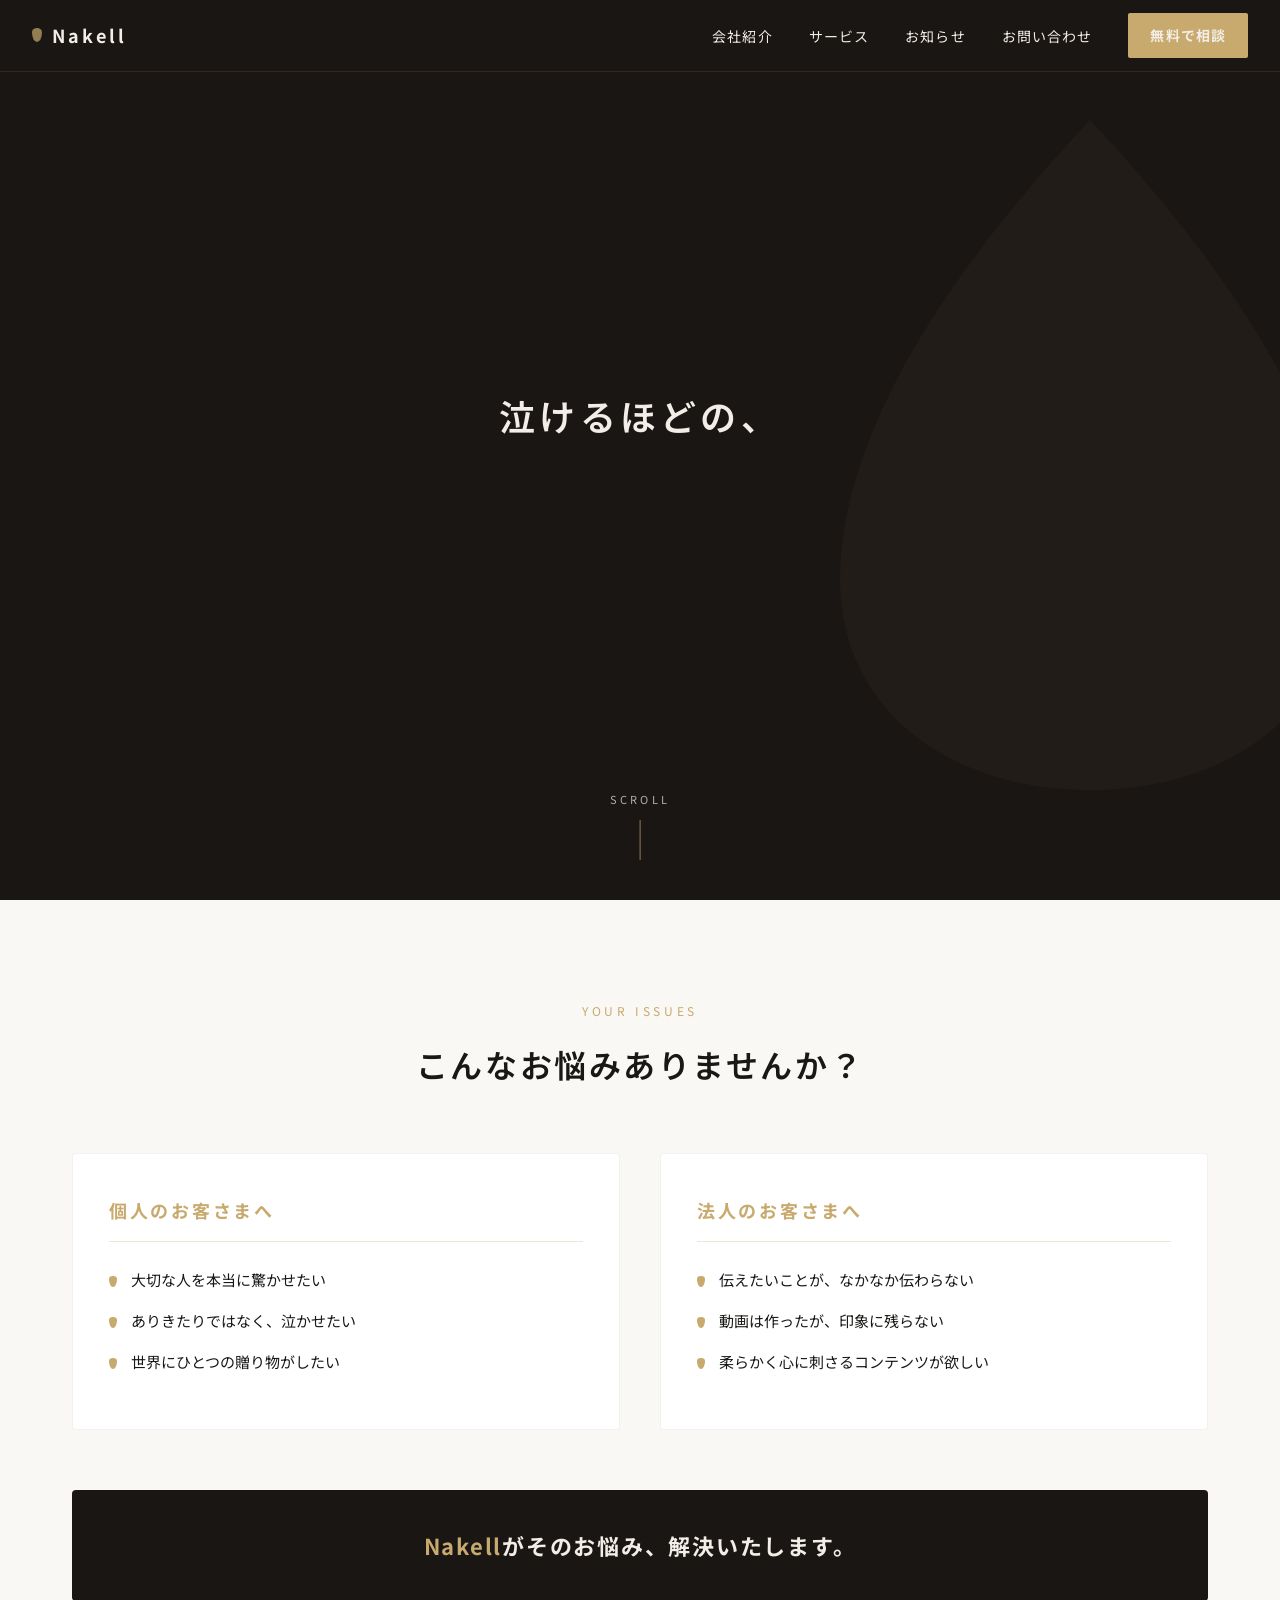
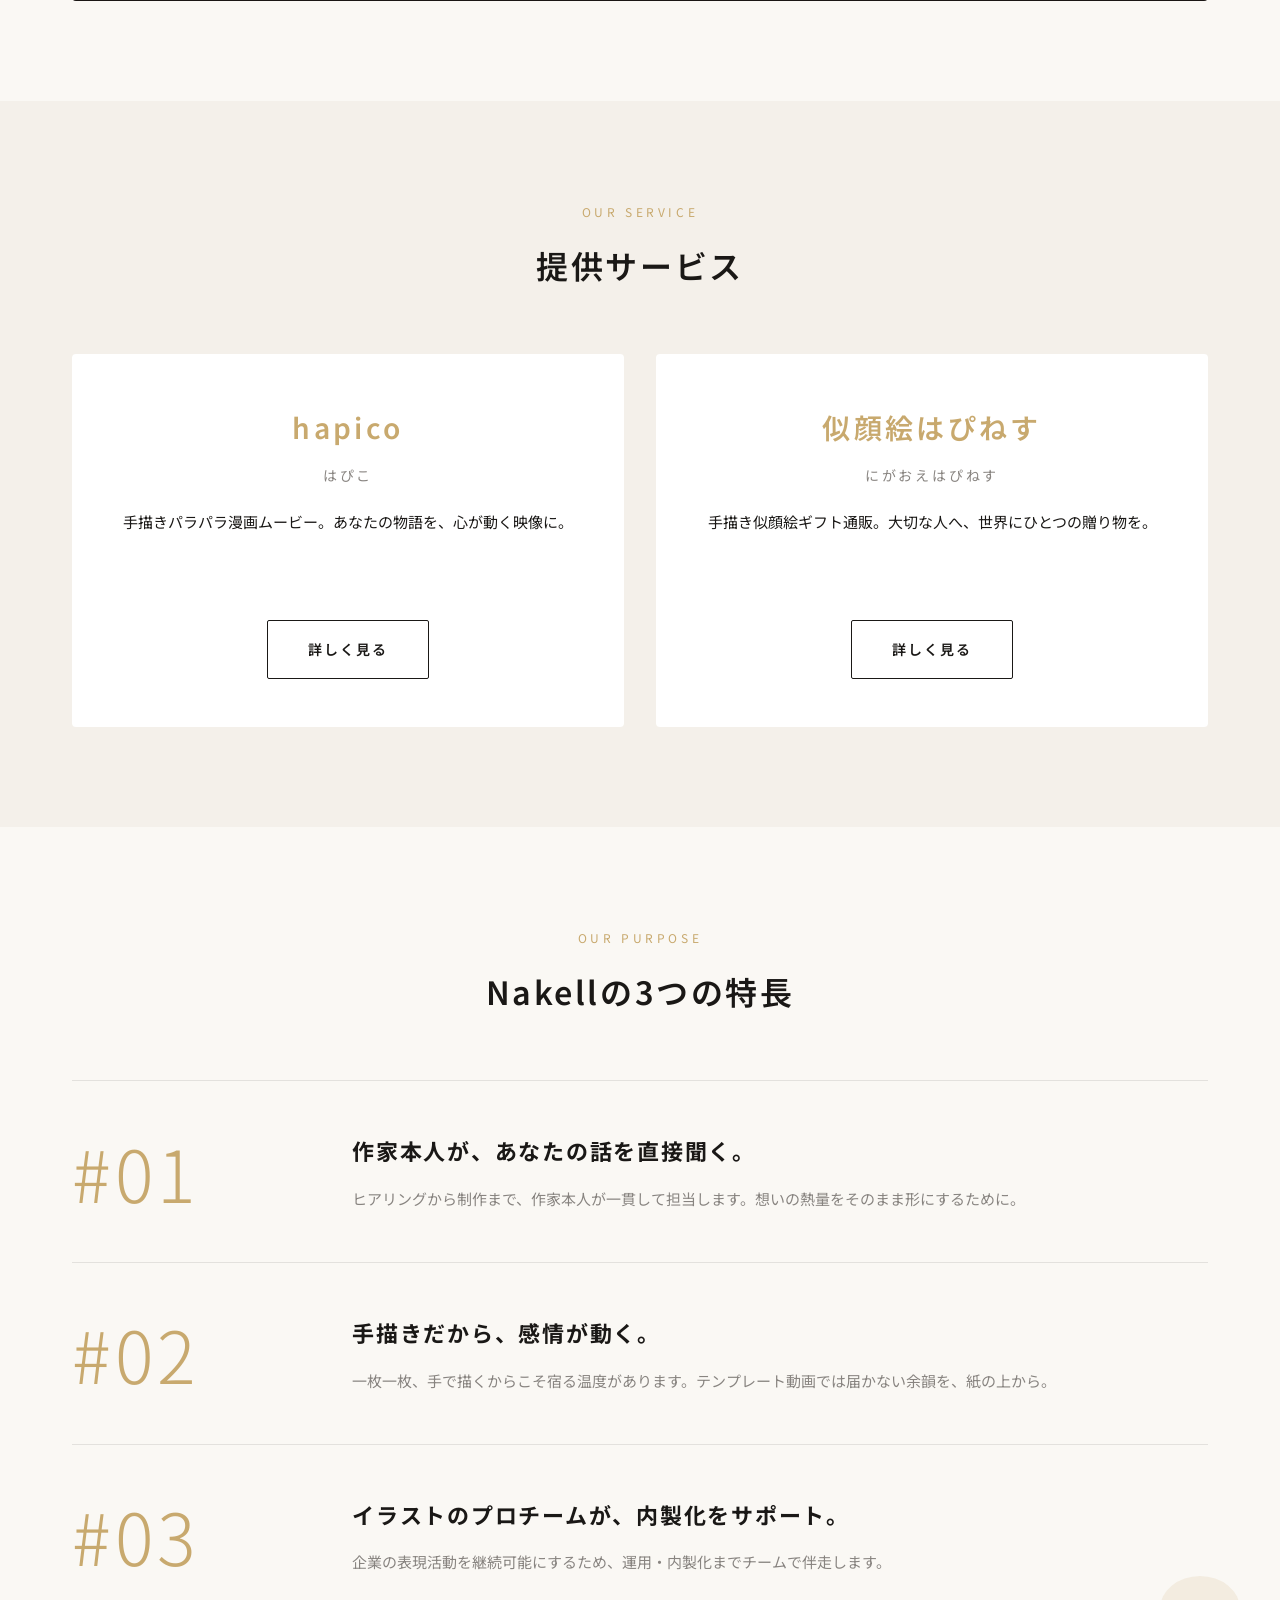
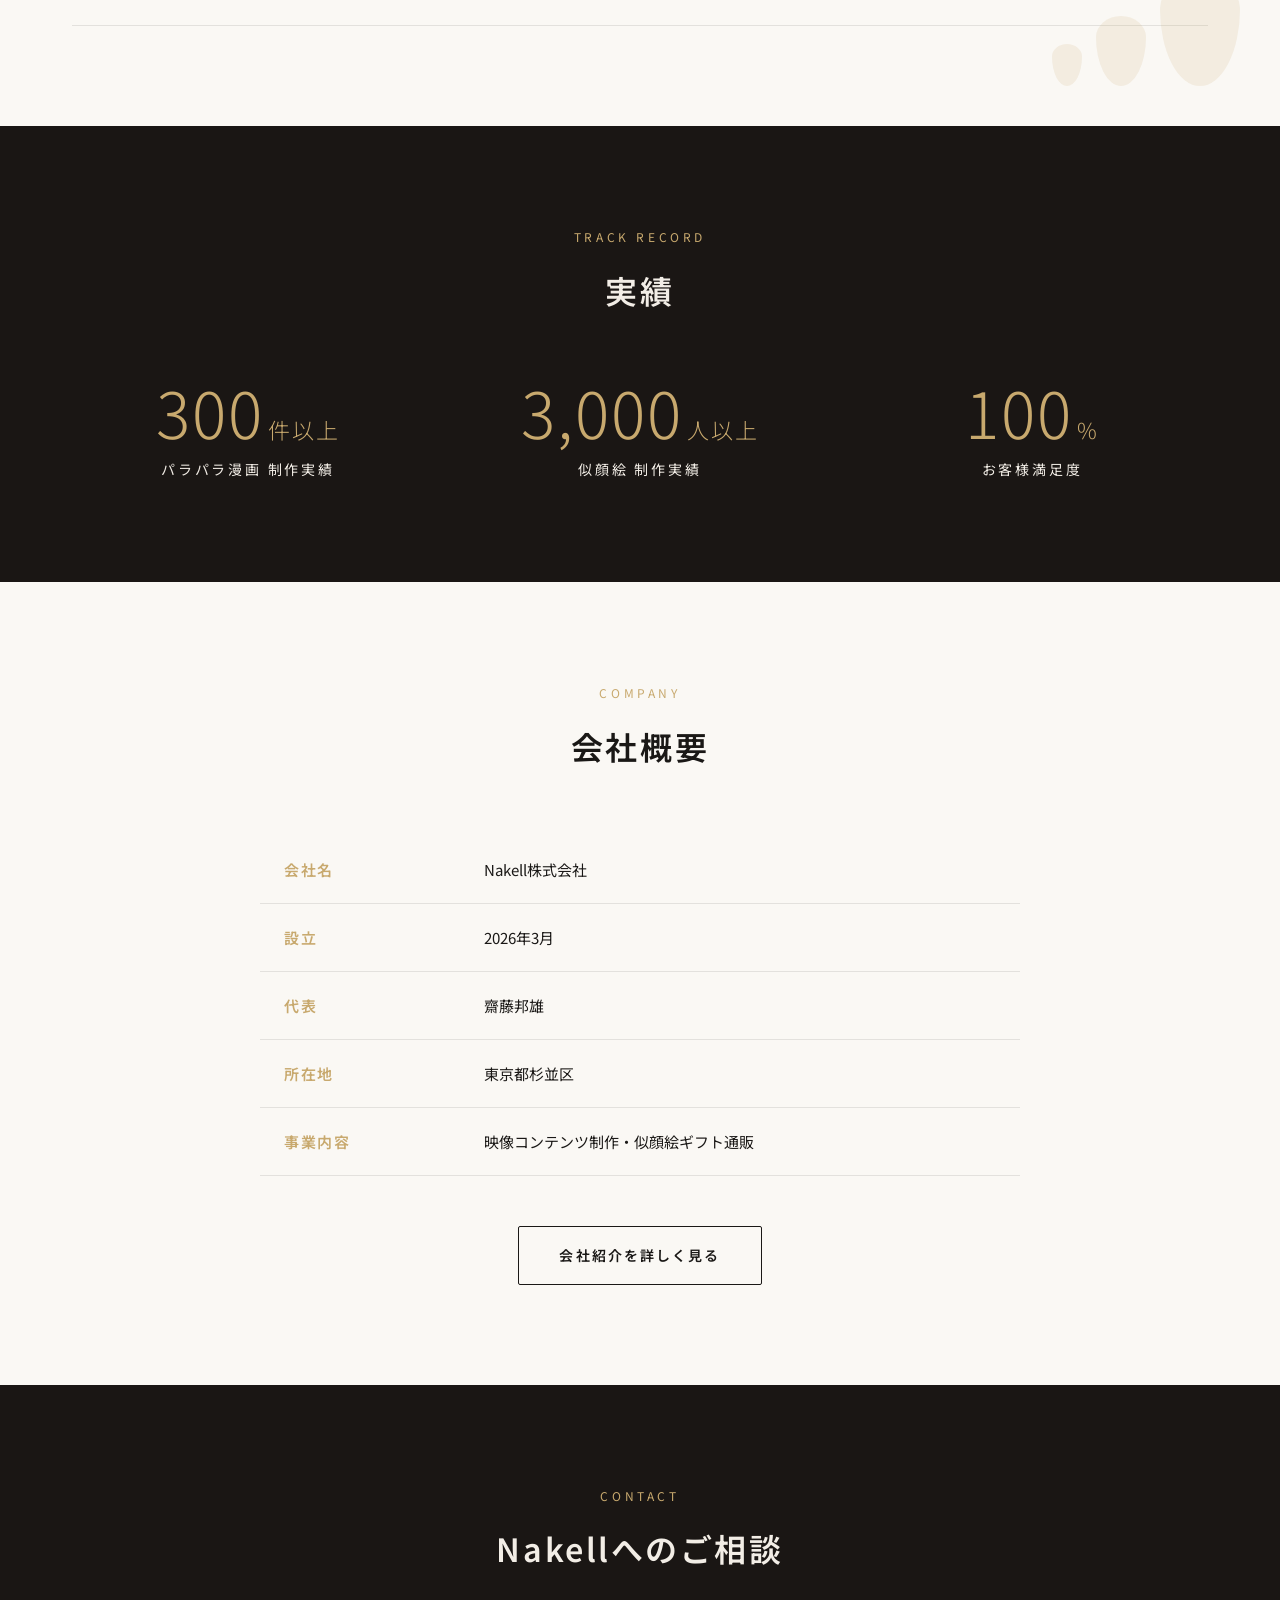
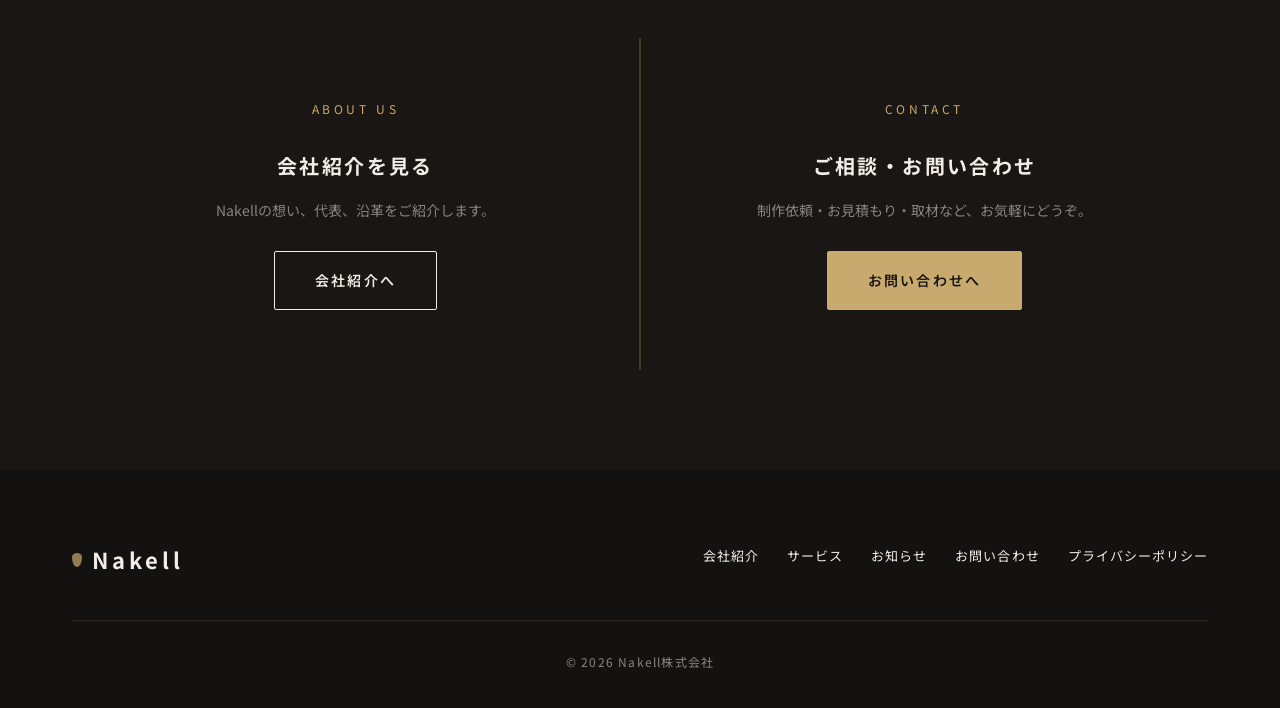
==== commit 21ea68e8: "Update Hero animation, unify Nakell branding, remove executive section - Hero: 2-line block layout w" ====
--- a/index.html
+++ b/index.html
@@ -3,7 +3,7 @@
 <head>
 <meta charset="UTF-8">
 <meta name="viewport" content="width=device-width, initial-scale=1.0">
-<title>NAKELL｜感動を、届ける。</title>
+<title>Nakell｜感動を、届ける。</title>
 <meta name="description" content="Nakell株式会社。手描きパラパラ漫画ムービー「hapico」、似顔絵ギフト通販「似顔絵はぴねす」。イラストで、感動をつくる。">
 <link rel="preconnect" href="https://fonts.googleapis.com">
 <link rel="preconnect" href="https://fonts.gstatic.com" crossorigin>
@@ -15,12 +15,15 @@
 <header class="site-header">
   <div class="nav-inner">
     <a href="index.html" class="nav-logo">
-      <span class="teardrop teardrop-sm"></span><span>NAKELL</span>
+      <span class="teardrop teardrop-sm"></span><span>Nakell</span>
     </a>
     <button class="nav-toggle" aria-label="メニュー"><span></span><span></span><span></span></button>
     <ul class="nav-menu">
       <li><a href="company.html">会社紹介</a></li>
       <li><a href="service.html">サービス</a></li>
+      <!-- 画像未準備のため一時無効化。画像配置後に解除。
+      <li><a href="#brands">ブランド</a></li>
+      -->
       <li><a href="news.html">お知らせ</a></li>
       <li><a href="contact.html">お問い合わせ</a></li>
       <li><a href="contact.html" class="nav-cta">無料で相談</a></li>
@@ -33,16 +36,21 @@
     <path d="M270 20 C 420 180, 520 340, 520 480 C 520 610, 410 690, 270 690 C 130 690, 20 610, 20 480 C 20 340, 120 180, 270 20 Z" fill="#c8a96e" opacity="0.04"/>
   </svg>
   <div class="hero-inner">
-    <div class="hero-phase" data-phase="1">
-      <div class="en">Naked Tell</div>
-      <div class="ja">飾らないまま、届ける。</div>
-    </div>
-    <div class="hero-phase" data-phase="2">
-      <div class="en">knell</div>
-      <div class="ja">鐘の音。転換点を告げる響き。</div>
-    </div>
+    <!-- フェーズ1〜4: キャッチコピー -->
+    <div class="hero-catch">
+      <div class="hero-catch-line1">泣けるほどの、</div>
+      <div class="hero-catch-line2">
+        <span class="hero-catch-swap">一枚を。</span>
+        <span class="hero-catch-swap">贈り物を。</span>
+        <span class="hero-catch-swap">思い出を。</span>
+      </div>
+    </div>
+    <!-- フェーズ5: ブランドリビール（最終画面・ループなし）
+         ループなしの判断理由: ブランドサイトのヒーローは最終的にブランド名で
+         着地させ、余韻を残す方が訪問者の印象に残りやすいため。
+         繰り返すとバナー広告的な印象を与え、品位を損なうリスクがある。 -->
     <div class="hero-final">
-      <div class="brand">NAKELL</div>
+      <div class="brand">Nakell</div>
       <div class="tag">感動を、届ける。</div>
     </div>
   </div>
@@ -137,6 +145,43 @@
   </div>
 </section>
 
+<!-- 画像未準備のため一時無効化。画像配置後に解除。
+<section class="bg-beige brands" id="brands">
+  <div class="container">
+    <div class="section-title">
+      <span class="en">OUR BRANDS</span>
+      <h2>私たちのブランド</h2>
+    </div>
+    <p class="brands-lead">Nakellは "感動を、届ける" をテーマに、2つのサービスブランドを展開しています。</p>
+    <div class="brands-grid">
+      <div class="brand-card">
+        <div class="brand-card-img">
+          <img src="images/service-hapico.webp" alt="hapico｜フリップ映像制作">
+        </div>
+        <div class="brand-card-body">
+          <h3 class="brand-card-name">hapico</h3>
+          <span class="brand-card-label">フリップ映像制作</span>
+          <p>大切な人へ、めくるたびに感動が生まれるフリップ映像を。結婚式・誕生日・退職祝いなどの贈り物に。</p>
+          <a href="https://hapico-movie.com/" target="_blank" rel="noopener noreferrer" class="btn btn-outline-dark">hapicoのサイトへ</a>
+        </div>
+      </div>
+      <div class="brand-card">
+        <div class="brand-card-img">
+          <img src="images/service-nigaoe.webp" alt="nigaoe｜似顔絵ギフト">
+        </div>
+        <div class="brand-card-body">
+          <h3 class="brand-card-name">nigaoe</h3>
+          <span class="brand-card-label">似顔絵ギフト</span>
+          <p>プロのイラストレーターが描く、世界にひとつの似顔絵を。家族・ペット・大切な人への特別な贈り物に。</p>
+          <a href="https://nigaoe-happiness.com/" target="_blank" rel="noopener noreferrer" class="btn btn-outline-dark">nigaoeのサイトへ</a>
+        </div>
+      </div>
+    </div>
+  </div>
+</section>
+-->
+
+
 <section class="bg-dark">
   <div class="container">
     <div class="section-title">
@@ -208,7 +253,7 @@
   <div class="container">
     <div class="footer-top">
       <a href="index.html" class="footer-logo">
-        <span class="teardrop teardrop-sm"></span><span>NAKELL</span>
+        <span class="teardrop teardrop-sm"></span><span>Nakell</span>
       </a>
       <ul class="footer-nav">
         <li><a href="company.html">会社紹介</a></li>
--- a/style.css
+++ b/style.css
@@ -144,41 +144,49 @@
   pointer-events: none;
 }
 .hero-inner {
-  position: relative;
+  position: absolute;
+  inset: 0;
   z-index: 2;
-  text-align: center;
+  display: grid;
+  place-items: center;
   padding: 0 24px;
-  width: 100%;
-}
-.hero-phase {
-  position: absolute;
-  left: 50%;
-  top: 50%;
-  transform: translate(-50%, -50%);
+}
+.hero-catch,
+.hero-final {
+  grid-area: 1 / 1;
   opacity: 0;
-  transition: opacity 1s ease;
-  width: 90%;
-}
-.hero-phase.is-active { opacity: 1; }
-.hero-phase .en {
-  font-size: 42px;
-  letter-spacing: 0.08em;
-  font-weight: 300;
-  color: var(--gold-beige);
-  margin-bottom: 16px;
-}
-.hero-phase .ja {
-  font-size: 18px;
-  letter-spacing: 0.2em;
-  color: var(--text-light);
+  transition: opacity 1.2s ease-out;
+}
+.hero-catch {
+  display: flex;
+  flex-direction: column;
+  align-items: flex-start;
+  font-size: 36px;
+  letter-spacing: 0.12em;
+  font-weight: 600;
+  color: var(--text-light);
+}
+.hero-catch.is-active { opacity: 1; }
+.hero-catch-line1 {
+  white-space: nowrap;
+  margin-bottom: 0.15em;
+}
+.hero-catch-line2 {
+  display: grid;
+  min-height: 1.4em;
+}
+.hero-catch-line2 > .hero-catch-swap {
+  grid-area: 1 / 1;
+  opacity: 0;
+  transition: opacity 0.6s ease;
+  white-space: nowrap;
+}
+.hero-catch-swap.is-visible {
+  opacity: 1;
 }
 .hero-final {
-  position: absolute;
-  left: 50%;
-  top: 50%;
-  transform: translate(-50%, -50%);
-  opacity: 0;
-  transition: opacity 1.2s ease;
+  text-align: center;
+  transition: opacity 1.4s ease-in;
 }
 .hero-final.is-active { opacity: 1; }
 .hero-final .brand {
@@ -187,12 +195,18 @@
   font-weight: 700;
   color: var(--text-light);
   margin-bottom: 18px;
-}
+  opacity: 0;
+  transition: opacity 1.4s ease-in;
+}
+.hero-final.is-active .brand { opacity: 1; }
 .hero-final .tag {
   font-size: 15px;
   letter-spacing: 0.3em;
   color: var(--gold-beige);
-}
+  opacity: 0;
+  transition: opacity 1s ease-in 0.4s;
+}
+.hero-final.is-active .tag { opacity: 1; }
 .hero-scroll {
   position: absolute;
   left: 50%;
@@ -403,6 +417,65 @@
 .purpose-drops .d1 { width: 30px; height: 42px; }
 .purpose-drops .d2 { width: 50px; height: 70px; }
 .purpose-drops .d3 { width: 80px; height: 110px; }
+
+/* Brands */
+.brands-lead {
+  text-align: center;
+  font-size: 15px;
+  color: var(--text-sub);
+  margin-bottom: 48px;
+}
+.brands-grid {
+  display: grid;
+  grid-template-columns: 1fr 1fr;
+  gap: 36px;
+}
+.brand-card {
+  background: #fff;
+  border-radius: 6px;
+  overflow: hidden;
+  transition: transform 0.3s ease, box-shadow 0.3s ease;
+}
+.brand-card:hover {
+  transform: translateY(-4px);
+  box-shadow: 0 12px 36px rgba(26,22,20,0.08);
+}
+.brand-card-img {
+  overflow: hidden;
+  aspect-ratio: 16 / 9;
+}
+.brand-card-img img {
+  width: 100%;
+  height: 100%;
+  object-fit: cover;
+  transition: transform 0.3s ease;
+}
+.brand-card:hover .brand-card-img img {
+  transform: scale(1.03);
+}
+.brand-card-body {
+  padding: 32px 28px;
+}
+.brand-card-name {
+  font-size: 26px;
+  letter-spacing: 0.1em;
+  font-weight: 700;
+  color: var(--text-dark);
+  margin-bottom: 6px;
+}
+.brand-card-label {
+  display: inline-block;
+  font-size: 13px;
+  letter-spacing: 0.15em;
+  color: var(--gold-beige);
+  margin-bottom: 16px;
+}
+.brand-card-body p {
+  font-size: 14px;
+  line-height: 1.8;
+  color: var(--text-sub);
+  margin-bottom: 24px;
+}
 
 /* Track Record */
 .record-grid {
@@ -759,8 +832,7 @@
   .nav-toggle { display: block; }
   .nav-cta { width: 100%; text-align: center; }
 
-  .hero-phase .en { font-size: 26px; }
-  .hero-phase .ja { font-size: 14px; letter-spacing: 0.15em; }
+  .hero-catch { font-size: 22px; letter-spacing: 0.08em; align-items: flex-start; }
   .hero-final .brand { font-size: 48px; }
   .hero-final .tag { font-size: 12px; }
   .hero-bg-drop { right: -160px; }
@@ -783,6 +855,9 @@
   .feature-item .num { font-size: 54px; }
   .feature-item h3 { font-size: 18px; }
 
+  .brands-grid { grid-template-columns: 1fr; gap: 28px; }
+  .brand-card-body { padding: 24px 20px; }
+
   .record-grid { grid-template-columns: 1fr; gap: 36px; }
   .record-item .num { font-size: 48px; }
 
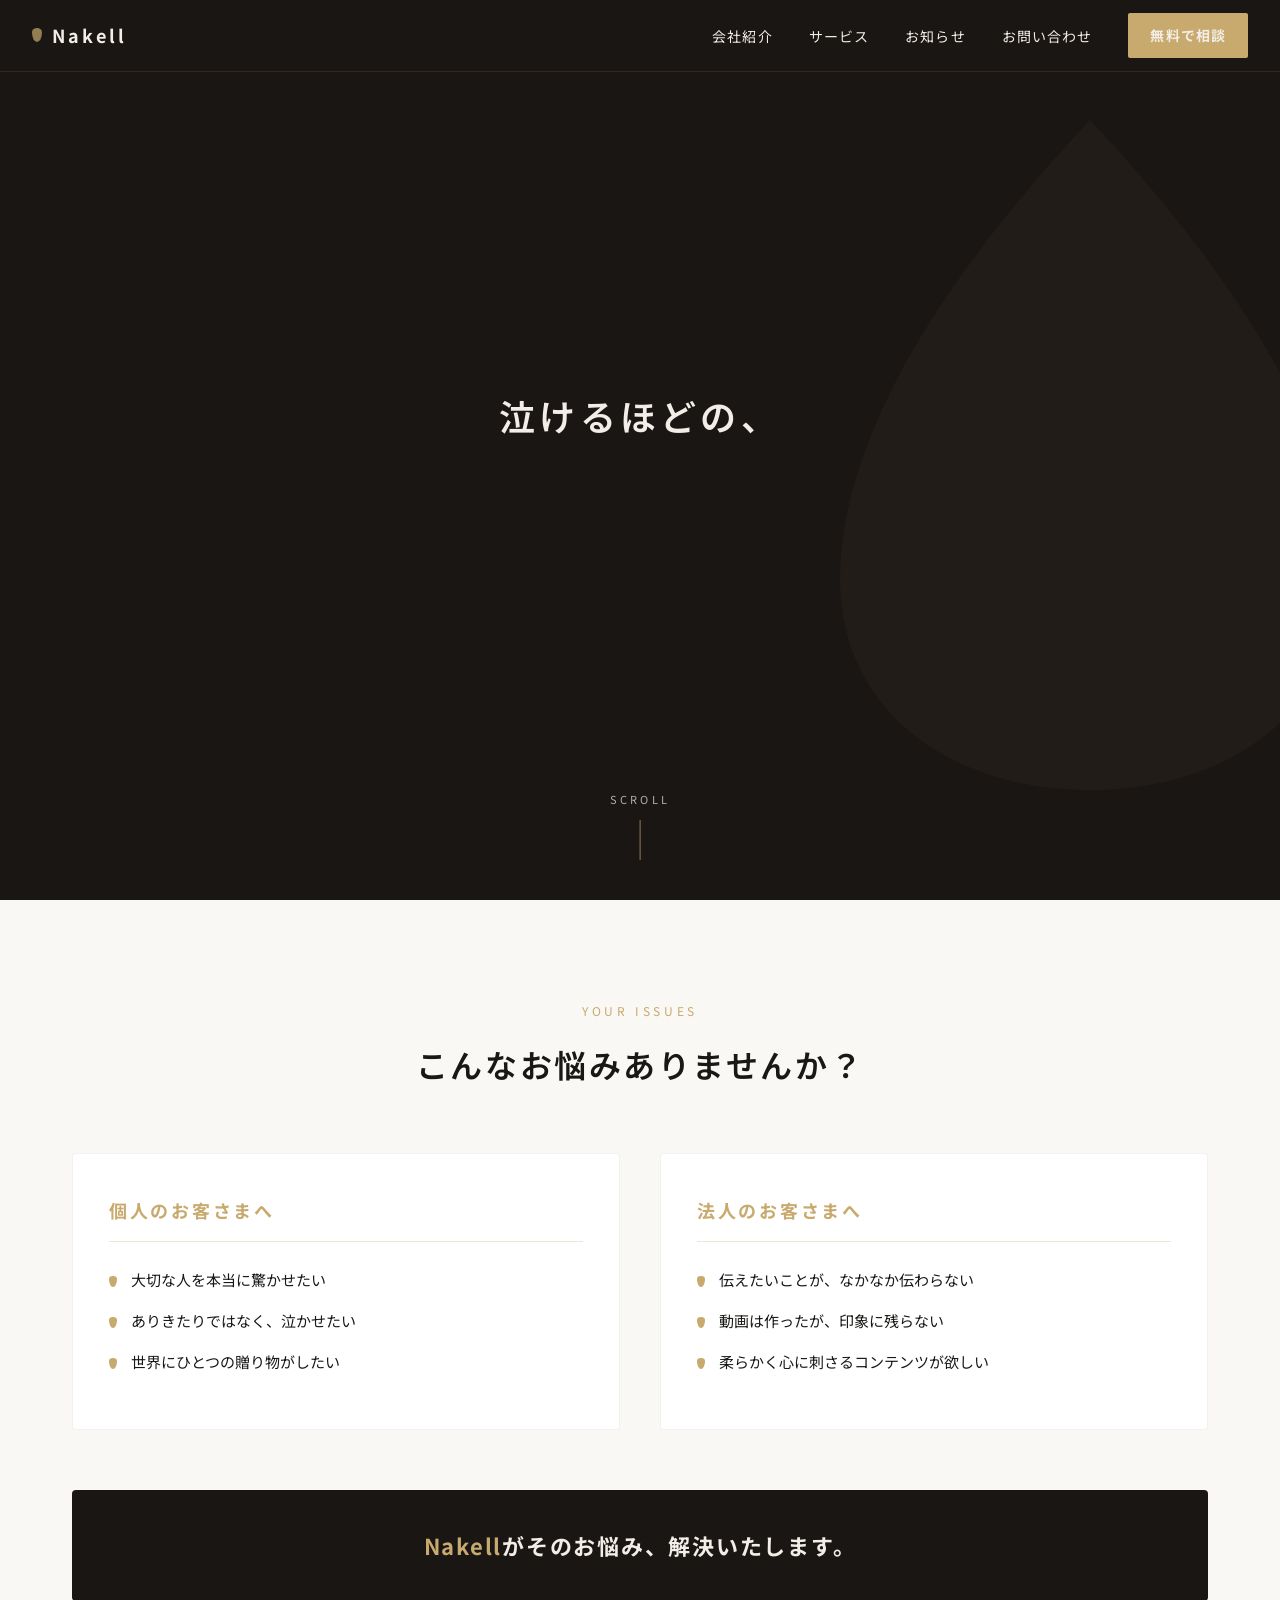
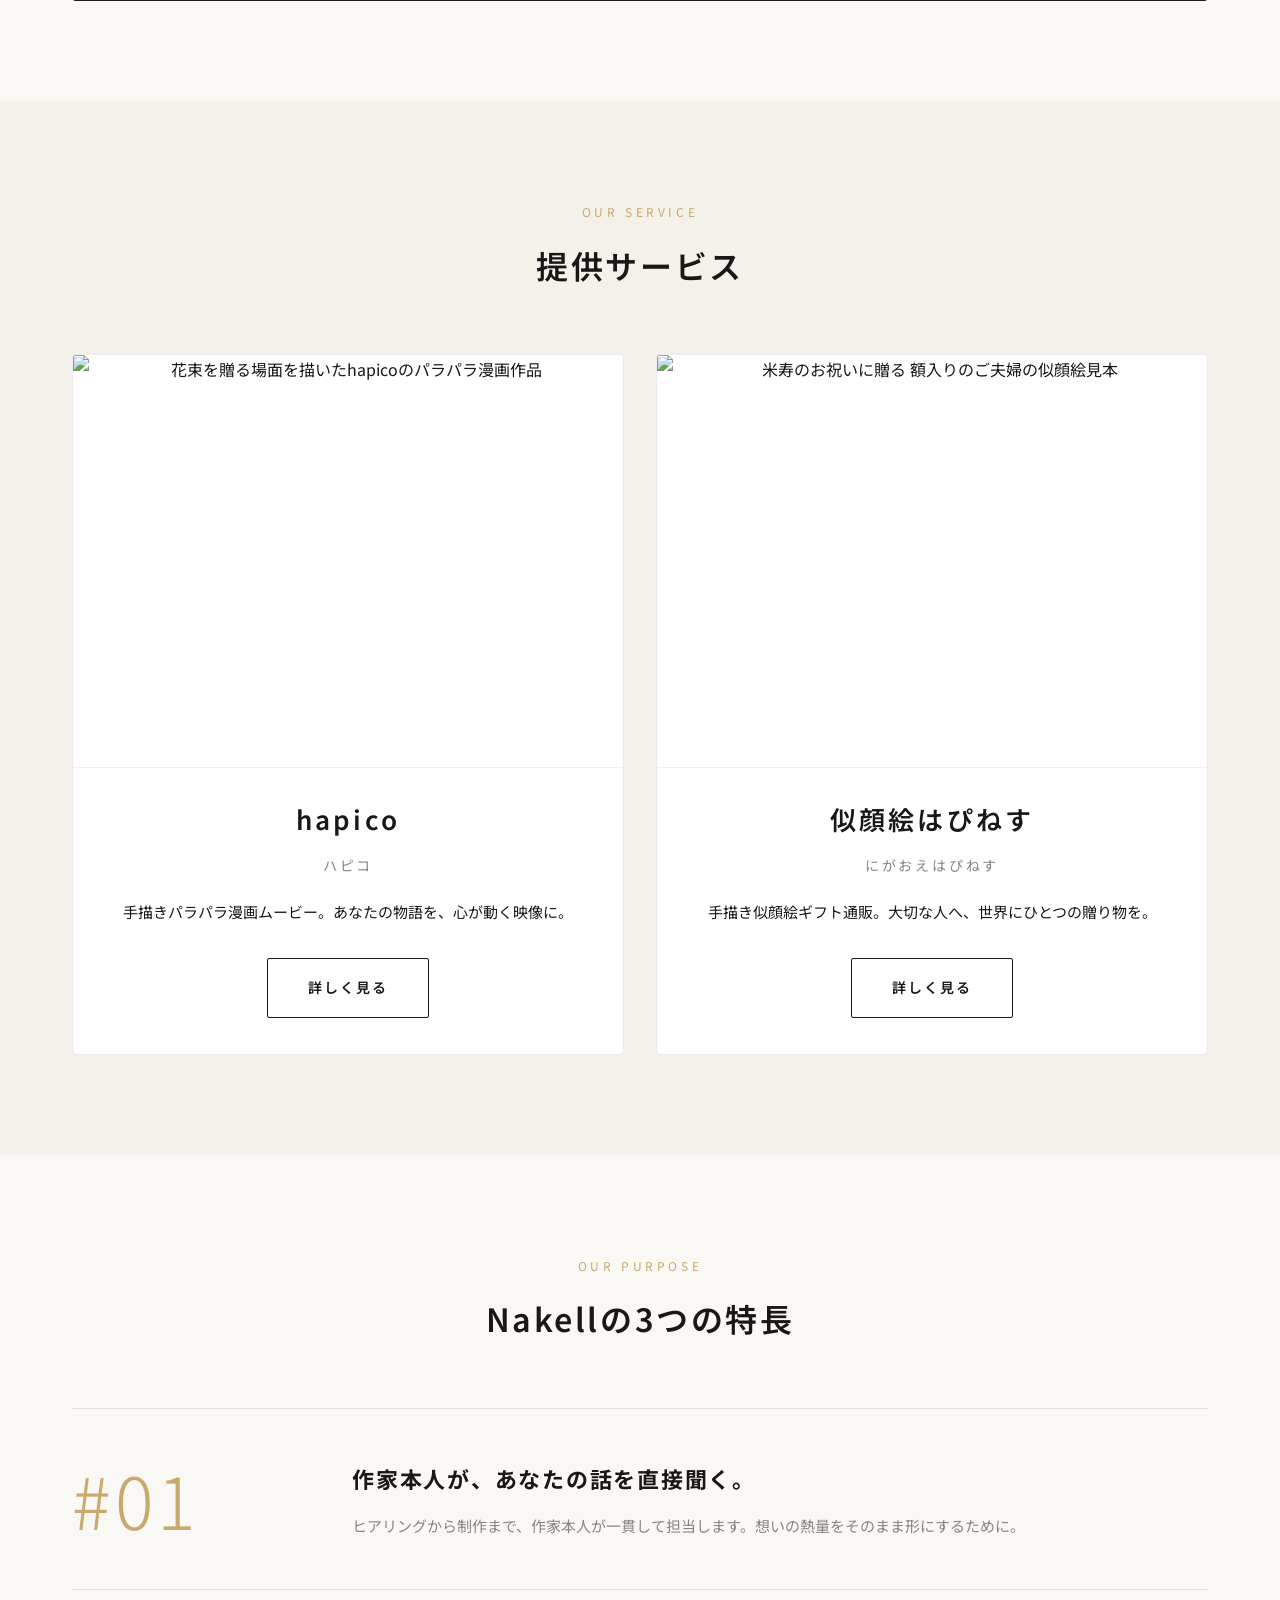
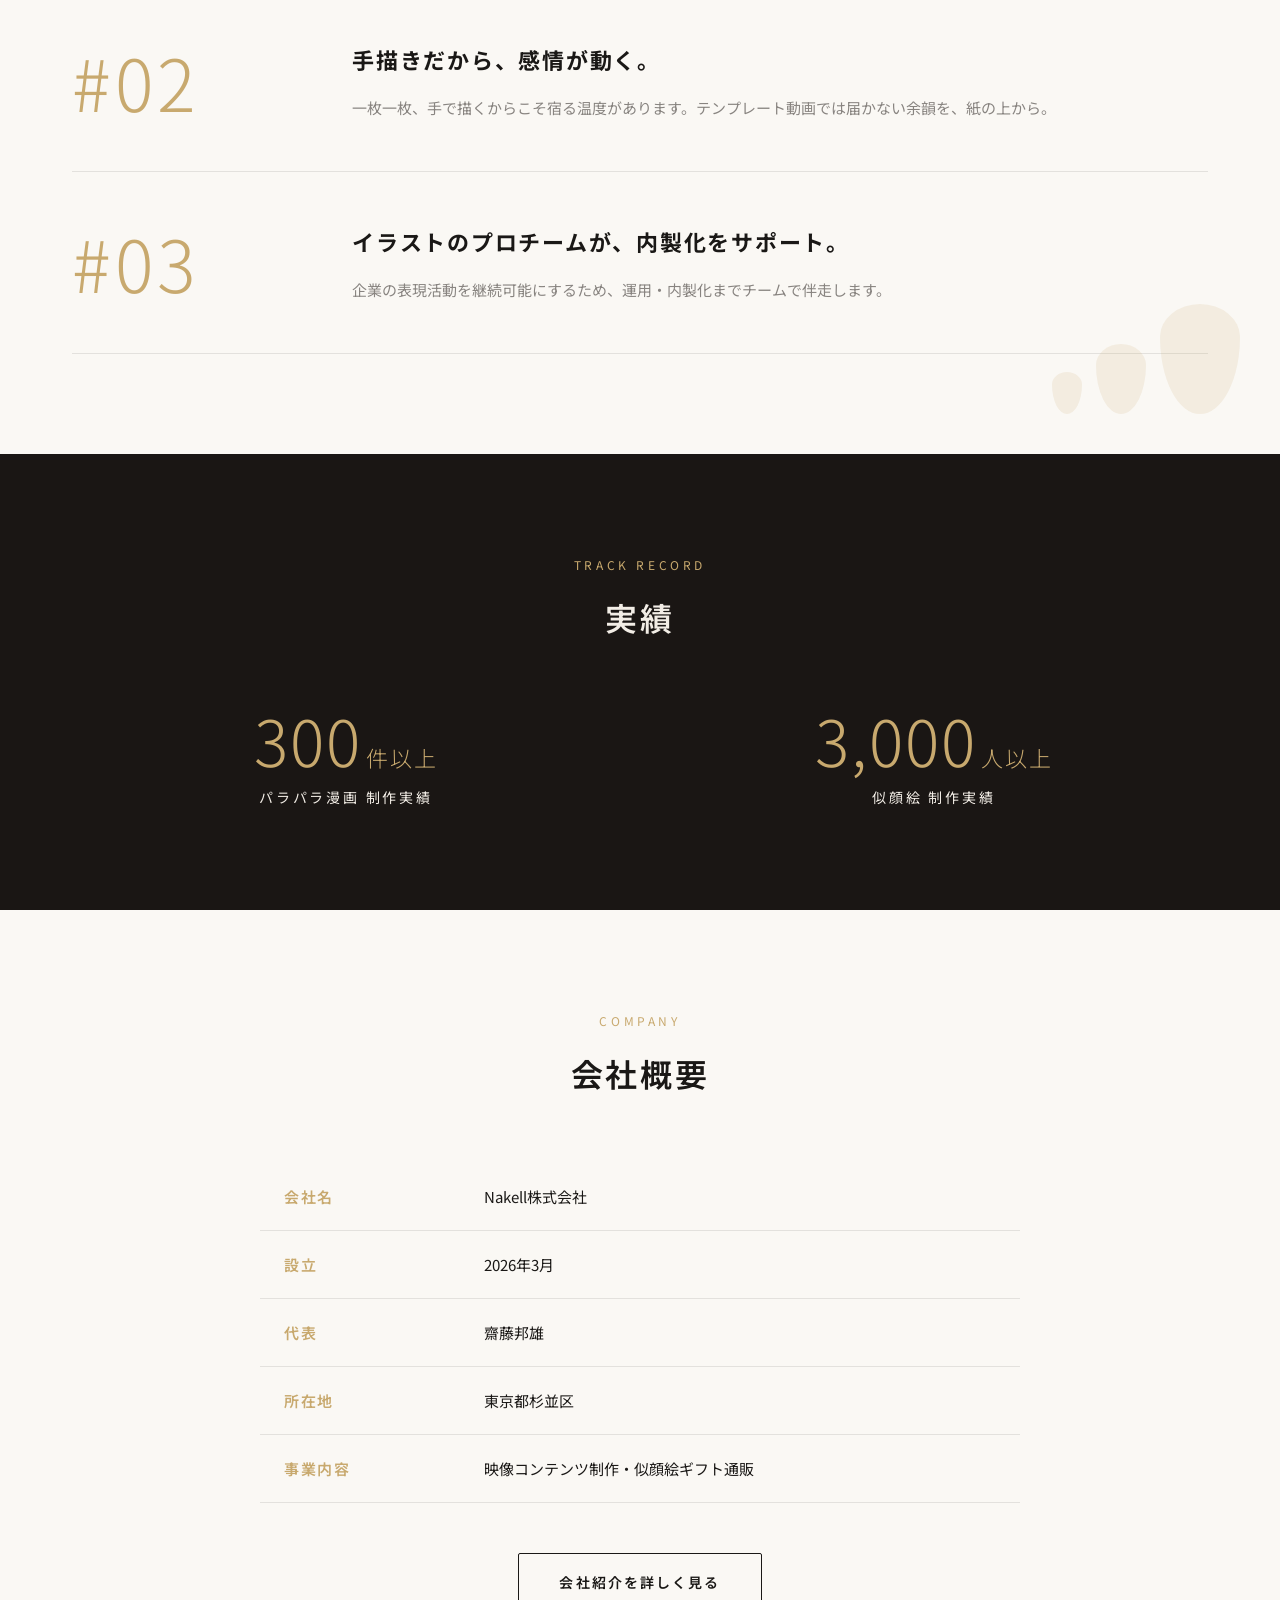
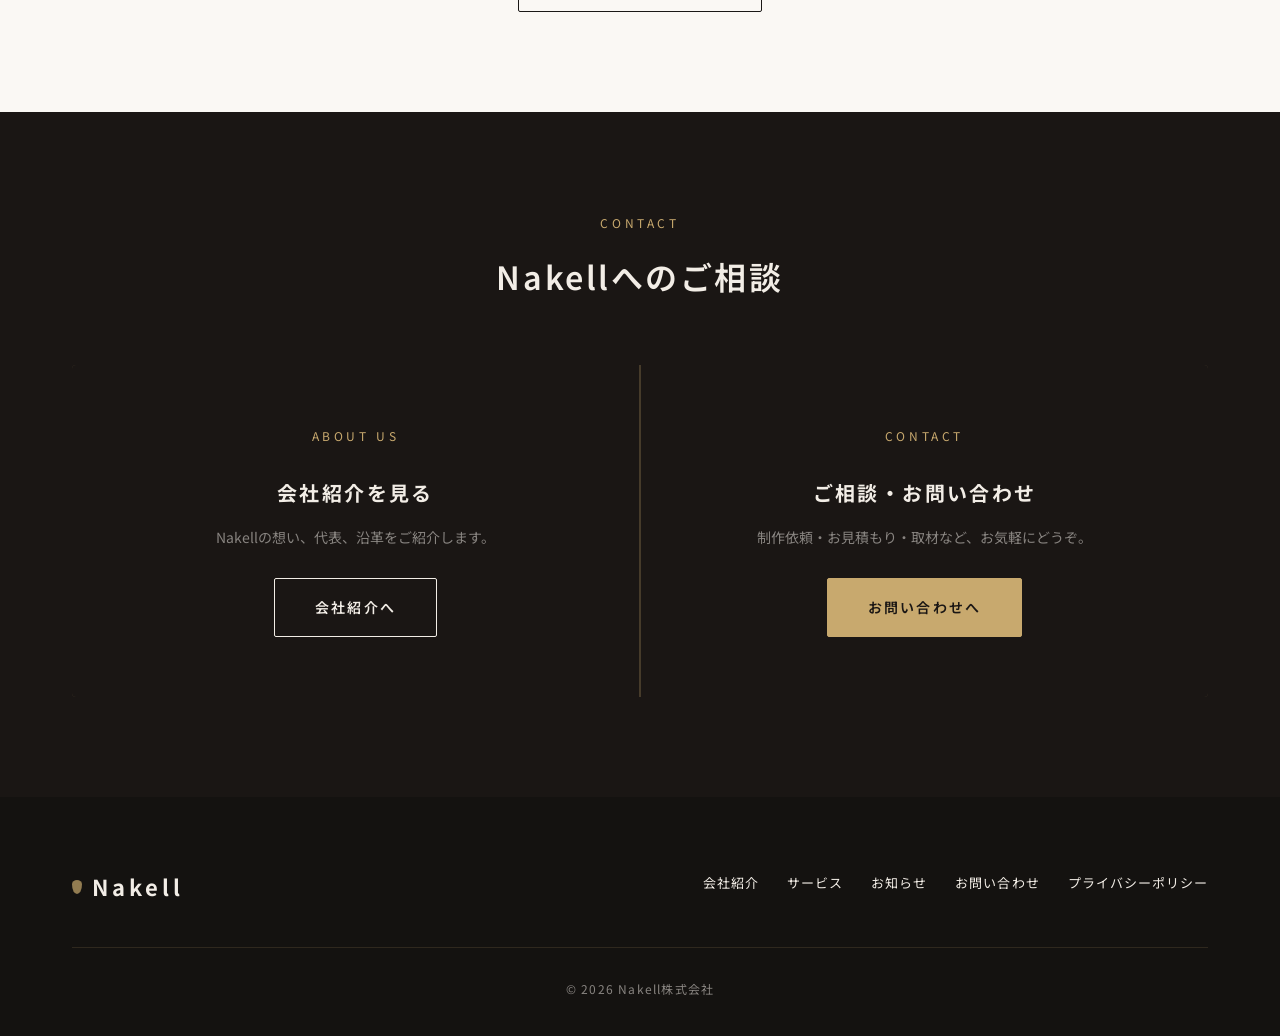
==== commit 8a6a0a4b: "Update Nakell service pages" ====
--- a/index.html
+++ b/index.html
@@ -1,272 +1,234 @@
-<!DOCTYPE html>
-<html lang="ja">
-<head>
-<meta charset="UTF-8">
-<meta name="viewport" content="width=device-width, initial-scale=1.0">
-<title>Nakell｜感動を、届ける。</title>
-<meta name="description" content="Nakell株式会社。手描きパラパラ漫画ムービー「hapico」、似顔絵ギフト通販「似顔絵はぴねす」。イラストで、感動をつくる。">
-<link rel="preconnect" href="https://fonts.googleapis.com">
-<link rel="preconnect" href="https://fonts.gstatic.com" crossorigin>
-<link href="https://fonts.googleapis.com/css2?family=Noto+Sans+JP:wght@300;400;600;700&display=swap" rel="stylesheet">
-<link rel="stylesheet" href="style.css">
-</head>
-<body>
-
-<header class="site-header">
-  <div class="nav-inner">
-    <a href="index.html" class="nav-logo">
-      <span class="teardrop teardrop-sm"></span><span>Nakell</span>
-    </a>
-    <button class="nav-toggle" aria-label="メニュー"><span></span><span></span><span></span></button>
-    <ul class="nav-menu">
-      <li><a href="company.html">会社紹介</a></li>
-      <li><a href="service.html">サービス</a></li>
-      <!-- 画像未準備のため一時無効化。画像配置後に解除。
-      <li><a href="#brands">ブランド</a></li>
-      -->
-      <li><a href="news.html">お知らせ</a></li>
-      <li><a href="contact.html">お問い合わせ</a></li>
-      <li><a href="contact.html" class="nav-cta">無料で相談</a></li>
-    </ul>
-  </div>
-</header>
-
-<section class="hero">
-  <svg class="hero-bg-drop" width="540" height="700" viewBox="0 0 540 700" fill="none" aria-hidden="true">
-    <path d="M270 20 C 420 180, 520 340, 520 480 C 520 610, 410 690, 270 690 C 130 690, 20 610, 20 480 C 20 340, 120 180, 270 20 Z" fill="#c8a96e" opacity="0.04"/>
-  </svg>
-  <div class="hero-inner">
-    <!-- フェーズ1〜4: キャッチコピー -->
-    <div class="hero-catch">
-      <div class="hero-catch-line1">泣けるほどの、</div>
-      <div class="hero-catch-line2">
-        <span class="hero-catch-swap">一枚を。</span>
-        <span class="hero-catch-swap">贈り物を。</span>
-        <span class="hero-catch-swap">思い出を。</span>
-      </div>
-    </div>
-    <!-- フェーズ5: ブランドリビール（最終画面・ループなし）
-         ループなしの判断理由: ブランドサイトのヒーローは最終的にブランド名で
-         着地させ、余韻を残す方が訪問者の印象に残りやすいため。
-         繰り返すとバナー広告的な印象を与え、品位を損なうリスクがある。 -->
-    <div class="hero-final">
-      <div class="brand">Nakell</div>
-      <div class="tag">感動を、届ける。</div>
-    </div>
-  </div>
-  <div class="hero-scroll">SCROLL</div>
-</section>
-
-<section class="bg-off">
-  <div class="container">
-    <div class="section-title">
-      <span class="en">YOUR ISSUES</span>
-      <h2>こんなお悩みありませんか？</h2>
-    </div>
-    <div class="problem-wrap">
-      <div class="problem-card">
-        <h3>個人のお客さまへ</h3>
-        <ul>
-          <li>大切な人を本当に驚かせたい</li>
-          <li>ありきたりではなく、泣かせたい</li>
-          <li>世界にひとつの贈り物がしたい</li>
-        </ul>
-      </div>
-      <div class="problem-card">
-        <h3>法人のお客さまへ</h3>
-        <ul>
-          <li>伝えたいことが、なかなか伝わらない</li>
-          <li>動画は作ったが、印象に残らない</li>
-          <li>柔らかく心に刺さるコンテンツが欲しい</li>
-        </ul>
-      </div>
-    </div>
-    <div class="problem-answer">
-      <em>Nakell</em>がそのお悩み、解決いたします。
-    </div>
-  </div>
-</section>
-
-<section class="bg-beige">
-  <div class="container">
-    <div class="section-title">
-      <span class="en">OUR SERVICE</span>
-      <h2>提供サービス</h2>
-    </div>
-    <div class="service-grid">
-      <a href="service.html#hapico" class="service-card">
-        <div class="en">hapico</div>
-        <div class="ja">はぴこ</div>
-        <p>手描きパラパラ漫画ムービー。あなたの物語を、心が動く映像に。</p>
-        <span class="btn btn-outline-dark">詳しく見る</span>
-      </a>
-      <a href="service.html#nigaoe" class="service-card">
-        <div class="en">似顔絵はぴねす</div>
-        <div class="ja">にがおえはぴねす</div>
-        <p>手描き似顔絵ギフト通販。大切な人へ、世界にひとつの贈り物を。</p>
-        <span class="btn btn-outline-dark">詳しく見る</span>
-      </a>
-    </div>
-  </div>
-</section>
-
-<section class="bg-off features">
-  <div class="container">
-    <div class="section-title">
-      <span class="en">OUR PURPOSE</span>
-      <h2>Nakellの3つの特長</h2>
-    </div>
-    <div class="feature-item">
-      <div class="num">#01</div>
-      <div>
-        <h3>作家本人が、あなたの話を直接聞く。</h3>
-        <p>ヒアリングから制作まで、作家本人が一貫して担当します。想いの熱量をそのまま形にするために。</p>
-      </div>
-    </div>
-    <div class="feature-item">
-      <div class="num">#02</div>
-      <div>
-        <h3>手描きだから、感情が動く。</h3>
-        <p>一枚一枚、手で描くからこそ宿る温度があります。テンプレート動画では届かない余韻を、紙の上から。</p>
-      </div>
-    </div>
-    <div class="feature-item">
-      <div class="num">#03</div>
-      <div>
-        <h3>イラストのプロチームが、内製化をサポート。</h3>
-        <p>企業の表現活動を継続可能にするため、運用・内製化までチームで伴走します。</p>
-      </div>
-    </div>
-  </div>
-  <div class="purpose-drops">
-    <span class="teardrop d1"></span>
-    <span class="teardrop d2"></span>
-    <span class="teardrop d3"></span>
-  </div>
-</section>
-
-<!-- 画像未準備のため一時無効化。画像配置後に解除。
-<section class="bg-beige brands" id="brands">
-  <div class="container">
-    <div class="section-title">
-      <span class="en">OUR BRANDS</span>
-      <h2>私たちのブランド</h2>
-    </div>
-    <p class="brands-lead">Nakellは "感動を、届ける" をテーマに、2つのサービスブランドを展開しています。</p>
-    <div class="brands-grid">
-      <div class="brand-card">
-        <div class="brand-card-img">
-          <img src="images/service-hapico.webp" alt="hapico｜フリップ映像制作">
-        </div>
-        <div class="brand-card-body">
-          <h3 class="brand-card-name">hapico</h3>
-          <span class="brand-card-label">フリップ映像制作</span>
-          <p>大切な人へ、めくるたびに感動が生まれるフリップ映像を。結婚式・誕生日・退職祝いなどの贈り物に。</p>
-          <a href="https://hapico-movie.com/" target="_blank" rel="noopener noreferrer" class="btn btn-outline-dark">hapicoのサイトへ</a>
-        </div>
-      </div>
-      <div class="brand-card">
-        <div class="brand-card-img">
-          <img src="images/service-nigaoe.webp" alt="nigaoe｜似顔絵ギフト">
-        </div>
-        <div class="brand-card-body">
-          <h3 class="brand-card-name">nigaoe</h3>
-          <span class="brand-card-label">似顔絵ギフト</span>
-          <p>プロのイラストレーターが描く、世界にひとつの似顔絵を。家族・ペット・大切な人への特別な贈り物に。</p>
-          <a href="https://nigaoe-happiness.com/" target="_blank" rel="noopener noreferrer" class="btn btn-outline-dark">nigaoeのサイトへ</a>
-        </div>
-      </div>
-    </div>
-  </div>
-</section>
--->
-
-
-<section class="bg-dark">
-  <div class="container">
-    <div class="section-title">
-      <span class="en">TRACK RECORD</span>
-      <h2>実績</h2>
-    </div>
-    <div class="record-grid">
-      <div class="record-item">
-        <div class="num">300<small>件以上</small></div>
-        <div class="label">パラパラ漫画 制作実績</div>
-      </div>
-      <div class="record-item">
-        <div class="num">3,000<small>人以上</small></div>
-        <div class="label">似顔絵 制作実績</div>
-      </div>
-      <div class="record-item">
-        <div class="num">100<small>%</small></div>
-        <div class="label">お客様満足度</div>
-      </div>
-    </div>
-  </div>
-</section>
-
-<section class="bg-off company-summary">
-  <div class="container">
-    <div class="section-title">
-      <span class="en">COMPANY</span>
-      <h2>会社概要</h2>
-    </div>
-    <table class="company-table">
-      <tbody>
-        <tr><th>会社名</th><td>Nakell株式会社</td></tr>
-        <tr><th>設立</th><td>2026年3月</td></tr>
-        <tr><th>代表</th><td>齋藤邦雄</td></tr>
-        <tr><th>所在地</th><td>東京都杉並区</td></tr>
-        <tr><th>事業内容</th><td>映像コンテンツ制作・似顔絵ギフト通販</td></tr>
-      </tbody>
-    </table>
-    <div class="more">
-      <a href="company.html" class="btn btn-outline-dark">会社紹介を詳しく見る</a>
-    </div>
-  </div>
-</section>
-
-<section class="bg-dark">
-  <div class="container">
-    <div class="section-title">
-      <span class="en">CONTACT</span>
-      <h2>Nakellへのご相談</h2>
-    </div>
-    <div class="cta-grid">
-      <div class="cta-card">
-        <span class="en">ABOUT US</span>
-        <h3>会社紹介を見る</h3>
-        <p>Nakellの想い、代表、沿革をご紹介します。</p>
-        <a href="company.html" class="btn btn-outline">会社紹介へ</a>
-      </div>
-      <div class="cta-card">
-        <span class="en">CONTACT</span>
-        <h3>ご相談・お問い合わせ</h3>
-        <p>制作依頼・お見積もり・取材など、お気軽にどうぞ。</p>
-        <a href="contact.html" class="btn btn-gold">お問い合わせへ</a>
-      </div>
-    </div>
-  </div>
-</section>
-
-<footer class="site-footer">
-  <div class="container">
-    <div class="footer-top">
-      <a href="index.html" class="footer-logo">
-        <span class="teardrop teardrop-sm"></span><span>Nakell</span>
-      </a>
-      <ul class="footer-nav">
-        <li><a href="company.html">会社紹介</a></li>
-        <li><a href="service.html">サービス</a></li>
-        <li><a href="news.html">お知らせ</a></li>
-        <li><a href="contact.html">お問い合わせ</a></li>
-        <li><a href="privacy.html">プライバシーポリシー</a></li>
-      </ul>
-    </div>
-    <div class="footer-copy">© 2026 Nakell株式会社</div>
-  </div>
-</footer>
-
-<script src="script.js"></script>
-</body>
-</html>
+<!DOCTYPE html>
+<html lang="ja">
+<head>
+<meta charset="UTF-8">
+<meta name="viewport" content="width=device-width, initial-scale=1.0">
+<title>Nakell｜感動を、届ける。</title>
+<meta name="description" content="Nakell株式会社。手描きパラパラ漫画ムービー「hapico」、似顔絵ギフト通販「似顔絵はぴねす」。イラストで、感動をつくる。">
+<link rel="preconnect" href="https://fonts.googleapis.com">
+<link rel="preconnect" href="https://fonts.gstatic.com" crossorigin>
+<link href="https://fonts.googleapis.com/css2?family=Noto+Sans+JP:wght@300;400;600;700&display=swap" rel="stylesheet">
+<link rel="stylesheet" href="style.css">
+</head>
+<body>
+
+<header class="site-header">
+  <div class="nav-inner">
+    <a href="index.html" class="nav-logo">
+      <span class="teardrop teardrop-sm"></span><span>Nakell</span>
+    </a>
+    <button class="nav-toggle" aria-label="メニュー"><span></span><span></span><span></span></button>
+    <ul class="nav-menu">
+      <li><a href="company.html">会社紹介</a></li>
+      <li><a href="service.html">サービス</a></li>
+
+      <li><a href="news.html">お知らせ</a></li>
+      <li><a href="contact.html">お問い合わせ</a></li>
+      <li><a href="contact.html" class="nav-cta">無料で相談</a></li>
+    </ul>
+  </div>
+</header>
+
+<section class="hero">
+  <svg class="hero-bg-drop" width="540" height="700" viewBox="0 0 540 700" fill="none" aria-hidden="true">
+    <path d="M270 20 C 420 180, 520 340, 520 480 C 520 610, 410 690, 270 690 C 130 690, 20 610, 20 480 C 20 340, 120 180, 270 20 Z" fill="#c8a96e" opacity="0.04"/>
+  </svg>
+  <div class="hero-inner">
+    <!-- フェーズ1〜4: キャッチコピー -->
+    <div class="hero-catch">
+      <div class="hero-catch-line1">泣けるほどの、</div>
+      <div class="hero-catch-line2">
+        <span class="hero-catch-swap">一枚を。</span>
+        <span class="hero-catch-swap">贈り物を。</span>
+        <span class="hero-catch-swap">思い出を。</span>
+      </div>
+    </div>
+    <!-- フェーズ5: ブランドリビール（最終画面・ループなし）
+         ループなしの判断理由: ブランドサイトのヒーローは最終的にブランド名で
+         着地させ、余韻を残す方が訪問者の印象に残りやすいため。
+         繰り返すとバナー広告的な印象を与え、品位を損なうリスクがある。 -->
+    <div class="hero-final">
+      <div class="brand">Nakell</div>
+      <div class="tag">感動を、届ける。</div>
+    </div>
+  </div>
+  <div class="hero-scroll">SCROLL</div>
+</section>
+
+<section class="bg-off">
+  <div class="container">
+    <div class="section-title">
+      <span class="en">YOUR ISSUES</span>
+      <h2>こんなお悩みありませんか？</h2>
+    </div>
+    <div class="problem-wrap">
+      <div class="problem-card">
+        <h3>個人のお客さまへ</h3>
+        <ul>
+          <li>大切な人を本当に驚かせたい</li>
+          <li>ありきたりではなく、泣かせたい</li>
+          <li>世界にひとつの贈り物がしたい</li>
+        </ul>
+      </div>
+      <div class="problem-card">
+        <h3>法人のお客さまへ</h3>
+        <ul>
+          <li>伝えたいことが、なかなか伝わらない</li>
+          <li>動画は作ったが、印象に残らない</li>
+          <li>柔らかく心に刺さるコンテンツが欲しい</li>
+        </ul>
+      </div>
+    </div>
+    <div class="problem-answer">
+      <em>Nakell</em>がそのお悩み、解決いたします。
+    </div>
+  </div>
+</section>
+
+<section class="bg-beige">
+  <div class="container">
+    <div class="section-title">
+      <span class="en">OUR SERVICE</span>
+      <h2>提供サービス</h2>
+    </div>
+    <div class="service-grid">
+      <a href="service.html#hapico" class="service-card">
+        <div class="service-card-image"><img src="assets/service-hapico.webp" alt="花束を贈る場面を描いたhapicoのパラパラ漫画作品" width="960" height="540" loading="lazy" decoding="async"></div>
+        <div class="en">hapico</div>
+        <div class="ja">ハピコ</div>
+        <p>手描きパラパラ漫画ムービー。あなたの物語を、心が動く映像に。</p>
+        <span class="btn btn-outline-dark">詳しく見る</span>
+      </a>
+      <a href="service.html#nigaoe" class="service-card">
+        <div class="service-card-image"><img src="assets/service-nigaoe.webp" alt="米寿のお祝いに贈る 額入りのご夫婦の似顔絵見本" width="1500" height="1086" loading="lazy" decoding="async"></div>
+        <div class="en">似顔絵はぴねす</div>
+        <div class="ja">にがおえはぴねす</div>
+        <p>手描き似顔絵ギフト通販。大切な人へ、世界にひとつの贈り物を。</p>
+        <span class="btn btn-outline-dark">詳しく見る</span>
+      </a>
+    </div>
+  </div>
+</section>
+
+<section class="bg-off features">
+  <div class="container">
+    <div class="section-title">
+      <span class="en">OUR PURPOSE</span>
+      <h2>Nakellの3つの特長</h2>
+    </div>
+    <div class="feature-item">
+      <div class="num">#01</div>
+      <div>
+        <h3>作家本人が、あなたの話を直接聞く。</h3>
+        <p>ヒアリングから制作まで、作家本人が一貫して担当します。想いの熱量をそのまま形にするために。</p>
+      </div>
+    </div>
+    <div class="feature-item">
+      <div class="num">#02</div>
+      <div>
+        <h3>手描きだから、感情が動く。</h3>
+        <p>一枚一枚、手で描くからこそ宿る温度があります。テンプレート動画では届かない余韻を、紙の上から。</p>
+      </div>
+    </div>
+    <div class="feature-item">
+      <div class="num">#03</div>
+      <div>
+        <h3>イラストのプロチームが、内製化をサポート。</h3>
+        <p>企業の表現活動を継続可能にするため、運用・内製化までチームで伴走します。</p>
+      </div>
+    </div>
+  </div>
+  <div class="purpose-drops">
+    <span class="teardrop d1"></span>
+    <span class="teardrop d2"></span>
+    <span class="teardrop d3"></span>
+  </div>
+</section>
+
+
+
+
+<section class="bg-dark">
+  <div class="container">
+    <div class="section-title">
+      <span class="en">TRACK RECORD</span>
+      <h2>実績</h2>
+    </div>
+    <div class="record-grid">
+      <div class="record-item">
+        <div class="num">300<small>件以上</small></div>
+        <div class="label">パラパラ漫画 制作実績</div>
+      </div>
+      <div class="record-item">
+        <div class="num">3,000<small>人以上</small></div>
+        <div class="label">似顔絵 制作実績</div>
+      </div>
+    </div>
+  </div>
+</section>
+
+<section class="bg-off company-summary">
+  <div class="container">
+    <div class="section-title">
+      <span class="en">COMPANY</span>
+      <h2>会社概要</h2>
+    </div>
+    <table class="company-table">
+      <tbody>
+        <tr><th>会社名</th><td>Nakell株式会社</td></tr>
+        <tr><th>設立</th><td>2026年3月</td></tr>
+        <tr><th>代表</th><td>齋藤邦雄</td></tr>
+        <tr><th>所在地</th><td>東京都杉並区</td></tr>
+        <tr><th>事業内容</th><td>映像コンテンツ制作・似顔絵ギフト通販</td></tr>
+      </tbody>
+    </table>
+    <div class="more">
+      <a href="company.html" class="btn btn-outline-dark">会社紹介を詳しく見る</a>
+    </div>
+  </div>
+</section>
+
+<section class="bg-dark">
+  <div class="container">
+    <div class="section-title">
+      <span class="en">CONTACT</span>
+      <h2>Nakellへのご相談</h2>
+    </div>
+    <div class="cta-grid">
+      <div class="cta-card">
+        <span class="en">ABOUT US</span>
+        <h3>会社紹介を見る</h3>
+        <p>Nakellの想い、代表、沿革をご紹介します。</p>
+        <a href="company.html" class="btn btn-outline">会社紹介へ</a>
+      </div>
+      <div class="cta-card">
+        <span class="en">CONTACT</span>
+        <h3>ご相談・お問い合わせ</h3>
+        <p>制作依頼・お見積もり・取材など、お気軽にどうぞ。</p>
+        <a href="contact.html" class="btn btn-gold">お問い合わせへ</a>
+      </div>
+    </div>
+  </div>
+</section>
+
+<footer class="site-footer">
+  <div class="container">
+    <div class="footer-top">
+      <a href="index.html" class="footer-logo">
+        <span class="teardrop teardrop-sm"></span><span>Nakell</span>
+      </a>
+      <ul class="footer-nav">
+        <li><a href="company.html">会社紹介</a></li>
+        <li><a href="service.html">サービス</a></li>
+        <li><a href="news.html">お知らせ</a></li>
+        <li><a href="contact.html">お問い合わせ</a></li>
+        <li><a href="privacy.html">プライバシーポリシー</a></li>
+      </ul>
+    </div>
+    <div class="footer-copy">© 2026 Nakell株式会社</div>
+  </div>
+</footer>
+
+<script src="script.js"></script>
+</body>
+</html>
--- a/style.css
+++ b/style.css
@@ -1,885 +1,898 @@
-/* ==============================
-   Nakell - Common Stylesheet
-   ============================== */
-
-* { margin: 0; padding: 0; box-sizing: border-box; }
-
-:root {
-  --dark-brown: #1a1614;
-  --dark-brown-2: #141210;
-  --off-white: #faf8f4;
-  --light-beige: #f4f0ea;
-  --gold-beige: #c8a96e;
-  --text-light: #f2ede6;
-  --text-dark: #1a1816;
-  --text-sub: #888480;
-  --header-h: 72px;
-}
-
-html { scroll-behavior: smooth; }
-
-body {
-  font-family: "Noto Sans JP", "Hiragino Kaku Gothic ProN", "Yu Gothic", "Meiryo", sans-serif;
-  background: var(--off-white);
-  color: var(--text-dark);
-  line-height: 1.8;
-  -webkit-font-smoothing: antialiased;
-}
-
-a { color: inherit; text-decoration: none; }
-img { max-width: 100%; display: block; }
-button { font-family: inherit; cursor: pointer; border: none; background: none; }
-
-.container {
-  max-width: 1200px;
-  margin: 0 auto;
-  padding: 0 32px;
-}
-
-/* ==============================
-   Teardrop motif
-   ============================== */
-.teardrop {
-  display: inline-block;
-  background: var(--gold-beige);
-  border-radius: 50% 50% 50% 50% / 30% 30% 70% 70%;
-  transform: rotate(0deg);
-}
-.teardrop-sm { width: 10px; height: 14px; opacity: 0.7; }
-.teardrop-lg { width: 380px; height: 500px; opacity: 0.04; }
-
-/* ==============================
-   Header / Navigation
-   ============================== */
-.site-header {
-  position: fixed;
-  top: 0; left: 0; right: 0;
-  height: var(--header-h);
-  background: var(--dark-brown);
-  z-index: 1000;
-  border-bottom: 1px solid rgba(200, 169, 110, 0.12);
-}
-.nav-inner {
-  max-width: 1280px;
-  height: 100%;
-  margin: 0 auto;
-  padding: 0 32px;
-  display: flex;
-  align-items: center;
-  justify-content: space-between;
-}
-.nav-logo {
-  display: flex;
-  align-items: center;
-  gap: 10px;
-  color: var(--text-light);
-  font-weight: 700;
-  letter-spacing: 0.18em;
-  font-size: 18px;
-}
-.nav-menu {
-  display: flex;
-  align-items: center;
-  gap: 36px;
-  list-style: none;
-}
-.nav-menu a {
-  color: var(--text-light);
-  font-size: 14px;
-  letter-spacing: 0.08em;
-  transition: color 0.2s;
-}
-.nav-menu a:hover { color: var(--gold-beige); }
-.nav-cta {
-  display: inline-block;
-  padding: 10px 22px;
-  background: var(--gold-beige);
-  color: var(--dark-brown);
-  font-size: 13px;
-  font-weight: 700;
-  letter-spacing: 0.1em;
-  border-radius: 2px;
-  transition: opacity 0.2s;
-}
-.nav-cta:hover { opacity: 0.85; }
-
-.nav-toggle {
-  display: none;
-  width: 32px; height: 24px;
-  position: relative;
-}
-.nav-toggle span {
-  position: absolute;
-  left: 0; right: 0;
-  height: 2px;
-  background: var(--text-light);
-  transition: transform 0.3s, opacity 0.3s, top 0.3s;
-}
-.nav-toggle span:nth-child(1) { top: 2px; }
-.nav-toggle span:nth-child(2) { top: 11px; }
-.nav-toggle span:nth-child(3) { top: 20px; }
-.nav-toggle.open span:nth-child(1) { top: 11px; transform: rotate(45deg); }
-.nav-toggle.open span:nth-child(2) { opacity: 0; }
-.nav-toggle.open span:nth-child(3) { top: 11px; transform: rotate(-45deg); }
-
-/* ==============================
-   Hero (TOP)
-   ============================== */
-.hero {
-  position: relative;
-  height: 100vh;
-  min-height: 640px;
-  background: var(--dark-brown);
-  color: var(--text-light);
-  overflow: hidden;
-  display: flex;
-  align-items: center;
-  justify-content: center;
-}
-.hero-bg-drop {
-  position: absolute;
-  right: -80px;
-  top: 50%;
-  transform: translateY(-50%);
-  pointer-events: none;
-}
-.hero-inner {
-  position: absolute;
-  inset: 0;
-  z-index: 2;
-  display: grid;
-  place-items: center;
-  padding: 0 24px;
-}
-.hero-catch,
-.hero-final {
-  grid-area: 1 / 1;
-  opacity: 0;
-  transition: opacity 1.2s ease-out;
-}
-.hero-catch {
-  display: flex;
-  flex-direction: column;
-  align-items: flex-start;
-  font-size: 36px;
-  letter-spacing: 0.12em;
-  font-weight: 600;
-  color: var(--text-light);
-}
-.hero-catch.is-active { opacity: 1; }
-.hero-catch-line1 {
-  white-space: nowrap;
-  margin-bottom: 0.15em;
-}
-.hero-catch-line2 {
-  display: grid;
-  min-height: 1.4em;
-}
-.hero-catch-line2 > .hero-catch-swap {
-  grid-area: 1 / 1;
-  opacity: 0;
-  transition: opacity 0.6s ease;
-  white-space: nowrap;
-}
-.hero-catch-swap.is-visible {
-  opacity: 1;
-}
-.hero-final {
-  text-align: center;
-  transition: opacity 1.4s ease-in;
-}
-.hero-final.is-active { opacity: 1; }
-.hero-final .brand {
-  font-size: 72px;
-  letter-spacing: 0.18em;
-  font-weight: 700;
-  color: var(--text-light);
-  margin-bottom: 18px;
-  opacity: 0;
-  transition: opacity 1.4s ease-in;
-}
-.hero-final.is-active .brand { opacity: 1; }
-.hero-final .tag {
-  font-size: 15px;
-  letter-spacing: 0.3em;
-  color: var(--gold-beige);
-  opacity: 0;
-  transition: opacity 1s ease-in 0.4s;
-}
-.hero-final.is-active .tag { opacity: 1; }
-.hero-scroll {
-  position: absolute;
-  left: 50%;
-  bottom: 40px;
-  transform: translateX(-50%);
-  color: var(--text-light);
-  font-size: 11px;
-  letter-spacing: 0.3em;
-  opacity: 0.7;
-  z-index: 2;
-}
-.hero-scroll::after {
-  content: "";
-  display: block;
-  width: 1px;
-  height: 40px;
-  background: var(--gold-beige);
-  margin: 10px auto 0;
-  animation: scrollLine 2s ease-in-out infinite;
-}
-@keyframes scrollLine {
-  0% { transform: scaleY(0); transform-origin: top; }
-  50% { transform: scaleY(1); transform-origin: top; }
-  51% { transform: scaleY(1); transform-origin: bottom; }
-  100% { transform: scaleY(0); transform-origin: bottom; }
-}
-
-/* ==============================
-   Page header (sub pages)
-   ============================== */
-.page-header {
-  background: var(--dark-brown);
-  color: var(--text-light);
-  padding: calc(var(--header-h) + 80px) 0 80px;
-  text-align: center;
-}
-.page-header .label {
-  display: block;
-  font-size: 13px;
-  letter-spacing: 0.3em;
-  color: var(--gold-beige);
-  margin-bottom: 16px;
-}
-.page-header h1 {
-  font-size: 38px;
-  letter-spacing: 0.12em;
-  font-weight: 600;
-}
-.page-header .header-cta {
-  margin-top: 36px;
-}
-.page-header .header-cta .btn {
-  background: var(--gold-beige);
-  color: var(--dark-brown);
-}
-
-/* ==============================
-   Generic sections
-   ============================== */
-section { padding: 100px 0; }
-.section-title {
-  text-align: center;
-  margin-bottom: 60px;
-}
-.section-title .en {
-  display: block;
-  font-size: 12px;
-  letter-spacing: 0.3em;
-  color: var(--gold-beige);
-  margin-bottom: 14px;
-}
-.section-title h2 {
-  font-size: 32px;
-  letter-spacing: 0.08em;
-  font-weight: 600;
-}
-.bg-off { background: var(--off-white); }
-.bg-beige { background: var(--light-beige); }
-.bg-dark { background: var(--dark-brown); color: var(--text-light); }
-.bg-dark .section-title h2 { color: var(--text-light); }
-
-/* Problem section */
-.problem-wrap {
-  display: grid;
-  grid-template-columns: 1fr 1fr;
-  gap: 40px;
-  margin-bottom: 60px;
-}
-.problem-card {
-  background: #fff;
-  padding: 40px 36px;
-  border: 1px solid rgba(26,22,20,0.06);
-  border-radius: 4px;
-}
-.problem-card h3 {
-  font-size: 18px;
-  color: var(--gold-beige);
-  letter-spacing: 0.15em;
-  margin-bottom: 24px;
-  padding-bottom: 14px;
-  border-bottom: 1px solid rgba(200,169,110,0.3);
-}
-.problem-card ul { list-style: none; }
-.problem-card li {
-  position: relative;
-  padding-left: 22px;
-  margin-bottom: 14px;
-  font-size: 15px;
-  color: var(--text-dark);
-}
-.problem-card li::before {
-  content: "";
-  position: absolute;
-  left: 0; top: 10px;
-  width: 8px; height: 11px;
-  background: var(--gold-beige);
-  border-radius: 50% 50% 50% 50% / 30% 30% 70% 70%;
-}
-.problem-answer {
-  text-align: center;
-  font-size: 22px;
-  font-weight: 700;
-  letter-spacing: 0.08em;
-  padding: 36px;
-  background: var(--dark-brown);
-  color: var(--text-light);
-  border-radius: 4px;
-}
-.problem-answer em {
-  color: var(--gold-beige);
-  font-style: normal;
-}
-
-/* Service overview */
-.service-grid {
-  display: grid;
-  grid-template-columns: 1fr 1fr;
-  gap: 32px;
-}
-.service-card {
-  background: #fff;
-  padding: 48px 40px;
-  border-radius: 4px;
-  text-align: center;
-  transition: transform 0.3s, box-shadow 0.3s;
-}
-.service-card:hover {
-  transform: translateY(-4px);
-  box-shadow: 0 12px 36px rgba(26,22,20,0.08);
-}
-.service-card .en {
-  font-size: 28px;
-  letter-spacing: 0.12em;
-  color: var(--gold-beige);
-  font-weight: 600;
-  margin-bottom: 10px;
-}
-.service-card .ja {
-  font-size: 14px;
-  color: var(--text-sub);
-  letter-spacing: 0.2em;
-  margin-bottom: 20px;
-}
-.service-card p {
-  font-size: 15px;
-  margin-bottom: 28px;
-  min-height: 84px;
-}
-
-/* Features */
-.features {
-  position: relative;
-  overflow: hidden;
-}
-.feature-item {
-  display: grid;
-  grid-template-columns: 220px 1fr;
-  gap: 60px;
-  padding: 50px 0;
-  border-top: 1px solid rgba(26,22,20,0.1);
-  align-items: center;
-}
-.feature-item:last-child { border-bottom: 1px solid rgba(26,22,20,0.1); }
-.feature-item .num {
-  font-size: 72px;
-  font-weight: 300;
-  letter-spacing: 0.05em;
-  color: var(--gold-beige);
-  line-height: 1;
-}
-.feature-item h3 {
-  font-size: 22px;
-  letter-spacing: 0.08em;
-  margin-bottom: 14px;
-}
-.feature-item p { font-size: 15px; color: var(--text-sub); }
-
-.purpose-drops {
-  position: absolute;
-  right: 40px;
-  bottom: 40px;
-  display: flex;
-  align-items: flex-end;
-  gap: 14px;
-  pointer-events: none;
-}
-.purpose-drops .teardrop { opacity: 0.15; }
-.purpose-drops .d1 { width: 30px; height: 42px; }
-.purpose-drops .d2 { width: 50px; height: 70px; }
-.purpose-drops .d3 { width: 80px; height: 110px; }
-
-/* Brands */
-.brands-lead {
-  text-align: center;
-  font-size: 15px;
-  color: var(--text-sub);
-  margin-bottom: 48px;
-}
-.brands-grid {
-  display: grid;
-  grid-template-columns: 1fr 1fr;
-  gap: 36px;
-}
-.brand-card {
-  background: #fff;
-  border-radius: 6px;
-  overflow: hidden;
-  transition: transform 0.3s ease, box-shadow 0.3s ease;
-}
-.brand-card:hover {
-  transform: translateY(-4px);
-  box-shadow: 0 12px 36px rgba(26,22,20,0.08);
-}
-.brand-card-img {
-  overflow: hidden;
-  aspect-ratio: 16 / 9;
-}
-.brand-card-img img {
-  width: 100%;
-  height: 100%;
-  object-fit: cover;
-  transition: transform 0.3s ease;
-}
-.brand-card:hover .brand-card-img img {
-  transform: scale(1.03);
-}
-.brand-card-body {
-  padding: 32px 28px;
-}
-.brand-card-name {
-  font-size: 26px;
-  letter-spacing: 0.1em;
-  font-weight: 700;
-  color: var(--text-dark);
-  margin-bottom: 6px;
-}
-.brand-card-label {
-  display: inline-block;
-  font-size: 13px;
-  letter-spacing: 0.15em;
-  color: var(--gold-beige);
-  margin-bottom: 16px;
-}
-.brand-card-body p {
-  font-size: 14px;
-  line-height: 1.8;
-  color: var(--text-sub);
-  margin-bottom: 24px;
-}
-
-/* Track Record */
-.record-grid {
-  display: grid;
-  grid-template-columns: repeat(3, 1fr);
-  gap: 40px;
-  text-align: center;
-}
-.record-item .num {
-  font-size: 64px;
-  font-weight: 300;
-  color: var(--gold-beige);
-  letter-spacing: 0.03em;
-  line-height: 1;
-  margin-bottom: 14px;
-}
-.record-item .num small { font-size: 22px; margin-left: 4px; }
-.record-item .label {
-  font-size: 14px;
-  letter-spacing: 0.2em;
-  color: var(--text-light);
-}
-
-/* Company summary */
-.company-table {
-  max-width: 760px;
-  margin: 0 auto;
-  width: 100%;
-  border-collapse: collapse;
-}
-.company-table th, .company-table td {
-  padding: 20px 24px;
-  text-align: left;
-  border-bottom: 1px solid rgba(26,22,20,0.1);
-  font-size: 15px;
-  vertical-align: top;
-}
-.company-table th {
-  width: 200px;
-  color: var(--gold-beige);
-  font-weight: 600;
-  letter-spacing: 0.1em;
-}
-.company-summary .more {
-  text-align: center;
-  margin-top: 50px;
-}
-
-/* Buttons */
-.btn {
-  display: inline-block;
-  padding: 16px 40px;
-  background: var(--dark-brown);
-  color: var(--text-light);
-  font-size: 14px;
-  letter-spacing: 0.15em;
-  font-weight: 600;
-  border-radius: 2px;
-  transition: opacity 0.2s, transform 0.2s;
-  border: 1px solid var(--dark-brown);
-}
-.btn:hover { opacity: 0.85; transform: translateY(-2px); }
-.btn-gold { background: var(--gold-beige); color: var(--dark-brown); border-color: var(--gold-beige); }
-.btn-outline { background: transparent; color: var(--text-light); border: 1px solid var(--text-light); }
-.btn-outline-dark { background: transparent; color: var(--text-dark); border: 1px solid var(--text-dark); }
-
-/* CTA area */
-.cta-grid {
-  display: grid;
-  grid-template-columns: 1fr 1fr;
-  gap: 2px;
-  background: rgba(200,169,110,0.25);
-  border-radius: 4px;
-  overflow: hidden;
-}
-.cta-card {
-  padding: 60px 40px;
-  background: var(--dark-brown);
-  text-align: center;
-}
-.cta-card h3 {
-  font-size: 20px;
-  letter-spacing: 0.12em;
-  margin-bottom: 14px;
-  color: var(--text-light);
-}
-.cta-card .en {
-  font-size: 12px;
-  letter-spacing: 0.3em;
-  color: var(--gold-beige);
-  margin-bottom: 28px;
-  display: block;
-}
-.cta-card p {
-  font-size: 14px;
-  color: var(--text-sub);
-  margin-bottom: 28px;
-}
-
-/* ==============================
-   Footer
-   ============================== */
-.site-footer {
-  background: var(--dark-brown-2);
-  color: var(--text-light);
-  padding: 70px 0 36px;
-}
-.footer-top {
-  display: flex;
-  justify-content: space-between;
-  align-items: flex-start;
-  flex-wrap: wrap;
-  gap: 30px;
-  padding-bottom: 40px;
-  border-bottom: 1px solid rgba(200,169,110,0.15);
-}
-.footer-logo {
-  display: flex;
-  align-items: center;
-  gap: 10px;
-  font-size: 22px;
-  font-weight: 700;
-  letter-spacing: 0.18em;
-}
-.footer-nav {
-  display: flex;
-  flex-wrap: wrap;
-  gap: 28px;
-  list-style: none;
-}
-.footer-nav a {
-  font-size: 13px;
-  color: var(--text-light);
-  letter-spacing: 0.08em;
-  transition: color 0.2s;
-}
-.footer-nav a:hover { color: var(--gold-beige); }
-.footer-copy {
-  margin-top: 30px;
-  text-align: center;
-  font-size: 12px;
-  color: var(--text-sub);
-  letter-spacing: 0.1em;
-}
-
-/* ==============================
-   Service page
-   ============================== */
-.service-block {
-  display: grid;
-  grid-template-columns: 1fr 1fr;
-  gap: 60px;
-  align-items: center;
-  padding: 80px 0;
-  border-bottom: 1px solid rgba(26,22,20,0.08);
-}
-.service-block:last-child { border-bottom: none; }
-.service-block.reverse .service-media { order: 2; }
-.service-media {
-  background: var(--light-beige);
-  aspect-ratio: 4/3;
-  border-radius: 6px;
-  display: flex;
-  align-items: center;
-  justify-content: center;
-  position: relative;
-  overflow: hidden;
-}
-.service-media .big-en {
-  font-size: 72px;
-  color: var(--gold-beige);
-  font-weight: 700;
-  letter-spacing: 0.1em;
-  opacity: 0.4;
-}
-.service-info .tag {
-  font-size: 12px;
-  letter-spacing: 0.3em;
-  color: var(--gold-beige);
-  margin-bottom: 16px;
-  display: block;
-}
-.service-info h2 {
-  font-size: 34px;
-  letter-spacing: 0.08em;
-  margin-bottom: 20px;
-}
-.service-info .lead {
-  font-size: 15px;
-  margin-bottom: 24px;
-}
-.service-info .stats {
-  display: flex;
-  gap: 30px;
-  margin-bottom: 28px;
-  flex-wrap: wrap;
-}
-.service-info .stats div {
-  font-size: 13px;
-  color: var(--text-sub);
-  letter-spacing: 0.08em;
-}
-.service-info .stats strong {
-  display: block;
-  color: var(--gold-beige);
-  font-size: 24px;
-  font-weight: 600;
-  margin-bottom: 4px;
-}
-
-/* ==============================
-   News page
-   ============================== */
-.news-empty {
-  text-align: center;
-  padding: 80px 20px;
-  background: #fff;
-  border-radius: 4px;
-  color: var(--text-sub);
-  font-size: 15px;
-  letter-spacing: 0.1em;
-  border: 1px solid rgba(26,22,20,0.06);
-}
-
-/* ==============================
-   Contact form
-   ============================== */
-.contact-form {
-  max-width: 720px;
-  margin: 0 auto;
-  background: #fff;
-  padding: 56px 48px;
-  border-radius: 4px;
-  border: 1px solid rgba(26,22,20,0.06);
-}
-.form-row { margin-bottom: 28px; }
-.form-row label {
-  display: block;
-  font-size: 14px;
-  letter-spacing: 0.08em;
-  margin-bottom: 10px;
-  font-weight: 600;
-}
-.form-row label .req {
-  color: var(--gold-beige);
-  font-size: 11px;
-  margin-left: 8px;
-  font-weight: 400;
-}
-.form-row label .opt {
-  color: var(--text-sub);
-  font-size: 11px;
-  margin-left: 8px;
-  font-weight: 400;
-}
-.form-row input,
-.form-row textarea {
-  width: 100%;
-  padding: 14px 16px;
-  font-size: 15px;
-  font-family: inherit;
-  border: 1px solid rgba(26,22,20,0.15);
-  border-radius: 2px;
-  background: var(--off-white);
-  color: var(--text-dark);
-  transition: border-color 0.2s;
-}
-.form-row input:focus,
-.form-row textarea:focus {
-  outline: none;
-  border-color: var(--gold-beige);
-}
-.form-row textarea { min-height: 160px; resize: vertical; }
-.form-submit { text-align: center; margin-top: 20px; }
-.form-submit button {
-  padding: 16px 60px;
-  background: var(--dark-brown);
-  color: var(--text-light);
-  font-size: 14px;
-  letter-spacing: 0.2em;
-  font-weight: 600;
-  border-radius: 2px;
-  transition: opacity 0.2s;
-}
-.form-submit button:hover { opacity: 0.85; }
-.form-submit button:disabled { opacity: 0.5; cursor: not-allowed; }
-.form-thanks {
-  display: none;
-  text-align: center;
-  padding: 60px 30px;
-}
-.form-thanks h3 {
-  font-size: 24px;
-  color: var(--gold-beige);
-  margin-bottom: 16px;
-  letter-spacing: 0.08em;
-}
-.form-thanks p { color: var(--text-sub); }
-.form-thanks.is-visible { display: block; }
-.contact-info {
-  max-width: 720px;
-  margin: 40px auto 0;
-  text-align: center;
-  font-size: 13px;
-  color: var(--text-sub);
-}
-
-/* ==============================
-   Privacy
-   ============================== */
-.privacy-body {
-  max-width: 820px;
-  margin: 0 auto;
-}
-.privacy-body h2 {
-  font-size: 18px;
-  margin: 40px 0 16px;
-  letter-spacing: 0.08em;
-  color: var(--gold-beige);
-}
-.privacy-body h2:first-child { margin-top: 0; }
-.privacy-body p, .privacy-body li {
-  font-size: 14px;
-  color: var(--text-dark);
-  margin-bottom: 10px;
-}
-.privacy-body ul {
-  padding-left: 24px;
-  margin-bottom: 16px;
-}
-
-/* ==============================
-   Responsive
-   ============================== */
-@media (max-width: 768px) {
-  .container { padding: 0 20px; }
-  section { padding: 70px 0; }
-
-  .nav-inner { padding: 0 20px; }
-  .nav-menu {
-    position: fixed;
-    top: var(--header-h);
-    left: 0; right: 0;
-    flex-direction: column;
-    background: var(--dark-brown);
-    padding: 30px 20px;
-    gap: 22px;
-    transform: translateY(-120%);
-    transition: transform 0.35s ease;
-    border-bottom: 1px solid rgba(200,169,110,0.15);
-  }
-  .nav-menu.open { transform: translateY(0); }
-  .nav-menu li { width: 100%; text-align: center; }
-  .nav-toggle { display: block; }
-  .nav-cta { width: 100%; text-align: center; }
-
-  .hero-catch { font-size: 22px; letter-spacing: 0.08em; align-items: flex-start; }
-  .hero-final .brand { font-size: 48px; }
-  .hero-final .tag { font-size: 12px; }
-  .hero-bg-drop { right: -160px; }
-
-  .page-header { padding: calc(var(--header-h) + 50px) 0 50px; }
-  .page-header h1 { font-size: 26px; }
-
-  .section-title h2 { font-size: 24px; }
-
-  .problem-wrap { grid-template-columns: 1fr; gap: 20px; }
-  .problem-answer { font-size: 16px; padding: 24px; }
-
-  .service-grid { grid-template-columns: 1fr; }
-
-  .feature-item {
-    grid-template-columns: 1fr;
-    gap: 16px;
-    padding: 36px 0;
-  }
-  .feature-item .num { font-size: 54px; }
-  .feature-item h3 { font-size: 18px; }
-
-  .brands-grid { grid-template-columns: 1fr; gap: 28px; }
-  .brand-card-body { padding: 24px 20px; }
-
-  .record-grid { grid-template-columns: 1fr; gap: 36px; }
-  .record-item .num { font-size: 48px; }
-
-  .company-table th, .company-table td { display: block; width: 100%; padding: 10px 0; }
-  .company-table th { border-bottom: none; padding-bottom: 4px; }
-  .company-table td { padding-top: 0; padding-bottom: 18px; }
-
-  .cta-grid { grid-template-columns: 1fr; }
-  .cta-card { padding: 44px 24px; }
-
-  .footer-top { flex-direction: column; align-items: flex-start; }
-  .footer-nav { gap: 14px 22px; }
-
-  .service-block { grid-template-columns: 1fr; gap: 30px; padding: 50px 0; }
-  .service-block.reverse .service-media { order: 0; }
-  .service-info h2 { font-size: 24px; }
-  .service-media .big-en { font-size: 44px; }
-
-  .contact-form { padding: 36px 24px; }
-
-  .purpose-drops { right: 10px; bottom: 10px; gap: 8px; }
-  .purpose-drops .d1 { width: 18px; height: 24px; }
-  .purpose-drops .d2 { width: 28px; height: 40px; }
-  .purpose-drops .d3 { width: 44px; height: 60px; }
-}
+/* ==============================
+   Nakell - Common Stylesheet
+   ============================== */
+
+* { margin: 0; padding: 0; box-sizing: border-box; }
+
+:root {
+  --dark-brown: #1a1614;
+  --dark-brown-2: #141210;
+  --off-white: #faf8f4;
+  --light-beige: #f4f0ea;
+  --gold-beige: #c8a96e;
+  --text-light: #f2ede6;
+  --text-dark: #1a1816;
+  --text-sub: #888480;
+  --header-h: 72px;
+}
+
+html { scroll-behavior: smooth; }
+
+body {
+  font-family: "Noto Sans JP", "Hiragino Kaku Gothic ProN", "Yu Gothic", "Meiryo", sans-serif;
+  background: var(--off-white);
+  color: var(--text-dark);
+  line-height: 1.8;
+  -webkit-font-smoothing: antialiased;
+}
+
+a { color: inherit; text-decoration: none; }
+img { max-width: 100%; display: block; }
+button { font-family: inherit; cursor: pointer; border: none; background: none; }
+
+.container {
+  max-width: 1200px;
+  margin: 0 auto;
+  padding: 0 32px;
+}
+
+/* ==============================
+   Teardrop motif
+   ============================== */
+.teardrop {
+  display: inline-block;
+  background: var(--gold-beige);
+  border-radius: 50% 50% 50% 50% / 30% 30% 70% 70%;
+  transform: rotate(0deg);
+}
+.teardrop-sm { width: 10px; height: 14px; opacity: 0.7; }
+.teardrop-lg { width: 380px; height: 500px; opacity: 0.04; }
+
+/* ==============================
+   Header / Navigation
+   ============================== */
+.site-header {
+  position: fixed;
+  top: 0; left: 0; right: 0;
+  height: var(--header-h);
+  background: var(--dark-brown);
+  z-index: 1000;
+  border-bottom: 1px solid rgba(200, 169, 110, 0.12);
+}
+.nav-inner {
+  max-width: 1280px;
+  height: 100%;
+  margin: 0 auto;
+  padding: 0 32px;
+  display: flex;
+  align-items: center;
+  justify-content: space-between;
+}
+.nav-logo {
+  display: flex;
+  align-items: center;
+  gap: 10px;
+  color: var(--text-light);
+  font-weight: 700;
+  letter-spacing: 0.18em;
+  font-size: 18px;
+}
+.nav-menu {
+  display: flex;
+  align-items: center;
+  gap: 36px;
+  list-style: none;
+}
+.nav-menu a {
+  color: var(--text-light);
+  font-size: 14px;
+  letter-spacing: 0.08em;
+  transition: color 0.2s;
+}
+.nav-menu a:hover { color: var(--gold-beige); }
+.nav-cta {
+  display: inline-block;
+  padding: 10px 22px;
+  background: var(--gold-beige);
+  color: var(--dark-brown);
+  font-size: 13px;
+  font-weight: 700;
+  letter-spacing: 0.1em;
+  border-radius: 2px;
+  transition: opacity 0.2s;
+}
+.nav-cta:hover { opacity: 0.85; }
+
+.nav-toggle {
+  display: none;
+  width: 32px; height: 24px;
+  position: relative;
+}
+.nav-toggle span {
+  position: absolute;
+  left: 0; right: 0;
+  height: 2px;
+  background: var(--text-light);
+  transition: transform 0.3s, opacity 0.3s, top 0.3s;
+}
+.nav-toggle span:nth-child(1) { top: 2px; }
+.nav-toggle span:nth-child(2) { top: 11px; }
+.nav-toggle span:nth-child(3) { top: 20px; }
+.nav-toggle.open span:nth-child(1) { top: 11px; transform: rotate(45deg); }
+.nav-toggle.open span:nth-child(2) { opacity: 0; }
+.nav-toggle.open span:nth-child(3) { top: 11px; transform: rotate(-45deg); }
+
+/* ==============================
+   Hero (TOP)
+   ============================== */
+.hero {
+  position: relative;
+  height: 100vh;
+  min-height: 640px;
+  background: var(--dark-brown);
+  color: var(--text-light);
+  overflow: hidden;
+  display: flex;
+  align-items: center;
+  justify-content: center;
+}
+.hero-bg-drop {
+  position: absolute;
+  right: -80px;
+  top: 50%;
+  transform: translateY(-50%);
+  pointer-events: none;
+}
+.hero-inner {
+  position: absolute;
+  inset: 0;
+  z-index: 2;
+  display: grid;
+  place-items: center;
+  padding: 0 24px;
+}
+.hero-catch,
+.hero-final {
+  grid-area: 1 / 1;
+  opacity: 0;
+  transition: opacity 1.2s ease-out;
+}
+.hero-catch {
+  display: flex;
+  flex-direction: column;
+  align-items: flex-start;
+  font-size: 36px;
+  letter-spacing: 0.12em;
+  font-weight: 600;
+  color: var(--text-light);
+}
+.hero-catch.is-active { opacity: 1; }
+.hero-catch-line1 {
+  white-space: nowrap;
+  margin-bottom: 0.15em;
+}
+.hero-catch-line2 {
+  display: grid;
+  min-height: 1.4em;
+}
+.hero-catch-line2 > .hero-catch-swap {
+  grid-area: 1 / 1;
+  opacity: 0;
+  transition: opacity 0.6s ease;
+  white-space: nowrap;
+}
+.hero-catch-swap.is-visible {
+  opacity: 1;
+}
+.hero-final {
+  text-align: center;
+  transition: opacity 1.4s ease-in;
+}
+.hero-final.is-active { opacity: 1; }
+.hero-final .brand {
+  font-size: 72px;
+  letter-spacing: 0.18em;
+  font-weight: 700;
+  color: var(--text-light);
+  margin-bottom: 18px;
+  opacity: 0;
+  transition: opacity 1.4s ease-in;
+}
+.hero-final.is-active .brand { opacity: 1; }
+.hero-final .tag {
+  font-size: 15px;
+  letter-spacing: 0.3em;
+  color: var(--gold-beige);
+  opacity: 0;
+  transition: opacity 1s ease-in 0.4s;
+}
+.hero-final.is-active .tag { opacity: 1; }
+.hero-scroll {
+  position: absolute;
+  left: 50%;
+  bottom: 40px;
+  transform: translateX(-50%);
+  color: var(--text-light);
+  font-size: 11px;
+  letter-spacing: 0.3em;
+  opacity: 0.7;
+  z-index: 2;
+}
+.hero-scroll::after {
+  content: "";
+  display: block;
+  width: 1px;
+  height: 40px;
+  background: var(--gold-beige);
+  margin: 10px auto 0;
+  animation: scrollLine 2s ease-in-out infinite;
+}
+@keyframes scrollLine {
+  0% { transform: scaleY(0); transform-origin: top; }
+  50% { transform: scaleY(1); transform-origin: top; }
+  51% { transform: scaleY(1); transform-origin: bottom; }
+  100% { transform: scaleY(0); transform-origin: bottom; }
+}
+
+/* ==============================
+   Page header (sub pages)
+   ============================== */
+.page-header {
+  background: var(--dark-brown);
+  color: var(--text-light);
+  padding: calc(var(--header-h) + 80px) 0 80px;
+  text-align: center;
+}
+.page-header .label {
+  display: block;
+  font-size: 13px;
+  letter-spacing: 0.3em;
+  color: var(--gold-beige);
+  margin-bottom: 16px;
+}
+.page-header h1 {
+  font-size: 38px;
+  letter-spacing: 0.12em;
+  font-weight: 600;
+}
+.page-header .header-cta {
+  margin-top: 36px;
+}
+.page-header .header-cta .btn {
+  background: var(--gold-beige);
+  color: var(--dark-brown);
+}
+
+/* ==============================
+   Generic sections
+   ============================== */
+section { padding: 100px 0; }
+.section-title {
+  text-align: center;
+  margin-bottom: 60px;
+}
+.section-title .en {
+  display: block;
+  font-size: 12px;
+  letter-spacing: 0.3em;
+  color: var(--gold-beige);
+  margin-bottom: 14px;
+}
+.section-title h2 {
+  font-size: 32px;
+  letter-spacing: 0.08em;
+  font-weight: 600;
+}
+.bg-off { background: var(--off-white); }
+.bg-beige { background: var(--light-beige); }
+.bg-dark { background: var(--dark-brown); color: var(--text-light); }
+.bg-dark .section-title h2 { color: var(--text-light); }
+
+/* Problem section */
+.problem-wrap {
+  display: grid;
+  grid-template-columns: 1fr 1fr;
+  gap: 40px;
+  margin-bottom: 60px;
+}
+.problem-card {
+  background: #fff;
+  padding: 40px 36px;
+  border: 1px solid rgba(26,22,20,0.06);
+  border-radius: 4px;
+}
+.problem-card h3 {
+  font-size: 18px;
+  color: var(--gold-beige);
+  letter-spacing: 0.15em;
+  margin-bottom: 24px;
+  padding-bottom: 14px;
+  border-bottom: 1px solid rgba(200,169,110,0.3);
+}
+.problem-card ul { list-style: none; }
+.problem-card li {
+  position: relative;
+  padding-left: 22px;
+  margin-bottom: 14px;
+  font-size: 15px;
+  color: var(--text-dark);
+}
+.problem-card li::before {
+  content: "";
+  position: absolute;
+  left: 0; top: 10px;
+  width: 8px; height: 11px;
+  background: var(--gold-beige);
+  border-radius: 50% 50% 50% 50% / 30% 30% 70% 70%;
+}
+.problem-answer {
+  text-align: center;
+  font-size: 22px;
+  font-weight: 700;
+  letter-spacing: 0.08em;
+  padding: 36px;
+  background: var(--dark-brown);
+  color: var(--text-light);
+  border-radius: 4px;
+}
+.problem-answer em {
+  color: var(--gold-beige);
+  font-style: normal;
+}
+
+/* Service overview */
+.service-grid {
+  display: grid;
+  grid-template-columns: 1fr 1fr;
+  gap: 32px;
+}
+.service-card {
+  background: #fff;
+  padding: 48px 40px;
+  border-radius: 4px;
+  text-align: center;
+  transition: transform 0.3s, box-shadow 0.3s;
+}
+.service-card:hover {
+  transform: translateY(-4px);
+  box-shadow: 0 12px 36px rgba(26,22,20,0.08);
+}
+.service-card .en {
+  font-size: 28px;
+  letter-spacing: 0.12em;
+  color: var(--gold-beige);
+  font-weight: 600;
+  margin-bottom: 10px;
+}
+.service-card .ja {
+  font-size: 14px;
+  color: var(--text-sub);
+  letter-spacing: 0.2em;
+  margin-bottom: 20px;
+}
+.service-card p {
+  font-size: 15px;
+  margin-bottom: 28px;
+  min-height: 84px;
+}
+
+/* Features */
+.features {
+  position: relative;
+  overflow: hidden;
+}
+.feature-item {
+  display: grid;
+  grid-template-columns: 220px 1fr;
+  gap: 60px;
+  padding: 50px 0;
+  border-top: 1px solid rgba(26,22,20,0.1);
+  align-items: center;
+}
+.feature-item:last-child { border-bottom: 1px solid rgba(26,22,20,0.1); }
+.feature-item .num {
+  font-size: 72px;
+  font-weight: 300;
+  letter-spacing: 0.05em;
+  color: var(--gold-beige);
+  line-height: 1;
+}
+.feature-item h3 {
+  font-size: 22px;
+  letter-spacing: 0.08em;
+  margin-bottom: 14px;
+}
+.feature-item p { font-size: 15px; color: var(--text-sub); }
+
+.purpose-drops {
+  position: absolute;
+  right: 40px;
+  bottom: 40px;
+  display: flex;
+  align-items: flex-end;
+  gap: 14px;
+  pointer-events: none;
+}
+.purpose-drops .teardrop { opacity: 0.15; }
+.purpose-drops .d1 { width: 30px; height: 42px; }
+.purpose-drops .d2 { width: 50px; height: 70px; }
+.purpose-drops .d3 { width: 80px; height: 110px; }
+
+/* Brands */
+.brands-lead {
+  text-align: center;
+  font-size: 15px;
+  color: var(--text-sub);
+  margin-bottom: 48px;
+}
+.brands-grid {
+  display: grid;
+  grid-template-columns: 1fr 1fr;
+  gap: 36px;
+}
+.brand-card {
+  background: #fff;
+  border-radius: 6px;
+  overflow: hidden;
+  transition: transform 0.3s ease, box-shadow 0.3s ease;
+}
+.brand-card:hover {
+  transform: translateY(-4px);
+  box-shadow: 0 12px 36px rgba(26,22,20,0.08);
+}
+.brand-card-img {
+  overflow: hidden;
+  aspect-ratio: 16 / 9;
+}
+.brand-card-img img {
+  width: 100%;
+  height: 100%;
+  object-fit: cover;
+  transition: transform 0.3s ease;
+}
+.brand-card:hover .brand-card-img img {
+  transform: scale(1.03);
+}
+.brand-card-body {
+  padding: 32px 28px;
+}
+.brand-card-name {
+  font-size: 26px;
+  letter-spacing: 0.1em;
+  font-weight: 700;
+  color: var(--text-dark);
+  margin-bottom: 6px;
+}
+.brand-card-label {
+  display: inline-block;
+  font-size: 13px;
+  letter-spacing: 0.15em;
+  color: var(--gold-beige);
+  margin-bottom: 16px;
+}
+.brand-card-body p {
+  font-size: 14px;
+  line-height: 1.8;
+  color: var(--text-sub);
+  margin-bottom: 24px;
+}
+
+/* Track Record */
+.record-grid {
+  display: grid;
+  grid-template-columns: repeat(3, 1fr);
+  gap: 40px;
+  text-align: center;
+}
+.record-item .num {
+  font-size: 64px;
+  font-weight: 300;
+  color: var(--gold-beige);
+  letter-spacing: 0.03em;
+  line-height: 1;
+  margin-bottom: 14px;
+}
+.record-item .num small { font-size: 22px; margin-left: 4px; }
+.record-item .label {
+  font-size: 14px;
+  letter-spacing: 0.2em;
+  color: var(--text-light);
+}
+
+/* Company summary */
+.company-table {
+  max-width: 760px;
+  margin: 0 auto;
+  width: 100%;
+  border-collapse: collapse;
+}
+.company-table th, .company-table td {
+  padding: 20px 24px;
+  text-align: left;
+  border-bottom: 1px solid rgba(26,22,20,0.1);
+  font-size: 15px;
+  vertical-align: top;
+}
+.company-table th {
+  width: 200px;
+  color: var(--gold-beige);
+  font-weight: 600;
+  letter-spacing: 0.1em;
+}
+.company-summary .more {
+  text-align: center;
+  margin-top: 50px;
+}
+
+/* Buttons */
+.btn {
+  display: inline-block;
+  padding: 16px 40px;
+  background: var(--dark-brown);
+  color: var(--text-light);
+  font-size: 14px;
+  letter-spacing: 0.15em;
+  font-weight: 600;
+  border-radius: 2px;
+  transition: opacity 0.2s, transform 0.2s;
+  border: 1px solid var(--dark-brown);
+}
+.btn:hover { opacity: 0.85; transform: translateY(-2px); }
+.btn-gold { background: var(--gold-beige); color: var(--dark-brown); border-color: var(--gold-beige); }
+.btn-outline { background: transparent; color: var(--text-light); border: 1px solid var(--text-light); }
+.btn-outline-dark { background: transparent; color: var(--text-dark); border: 1px solid var(--text-dark); }
+
+/* CTA area */
+.cta-grid {
+  display: grid;
+  grid-template-columns: 1fr 1fr;
+  gap: 2px;
+  background: rgba(200,169,110,0.25);
+  border-radius: 4px;
+  overflow: hidden;
+}
+.cta-card {
+  padding: 60px 40px;
+  background: var(--dark-brown);
+  text-align: center;
+}
+.cta-card h3 {
+  font-size: 20px;
+  letter-spacing: 0.12em;
+  margin-bottom: 14px;
+  color: var(--text-light);
+}
+.cta-card .en {
+  font-size: 12px;
+  letter-spacing: 0.3em;
+  color: var(--gold-beige);
+  margin-bottom: 28px;
+  display: block;
+}
+.cta-card p {
+  font-size: 14px;
+  color: var(--text-sub);
+  margin-bottom: 28px;
+}
+
+/* ==============================
+   Footer
+   ============================== */
+.site-footer {
+  background: var(--dark-brown-2);
+  color: var(--text-light);
+  padding: 70px 0 36px;
+}
+.footer-top {
+  display: flex;
+  justify-content: space-between;
+  align-items: flex-start;
+  flex-wrap: wrap;
+  gap: 30px;
+  padding-bottom: 40px;
+  border-bottom: 1px solid rgba(200,169,110,0.15);
+}
+.footer-logo {
+  display: flex;
+  align-items: center;
+  gap: 10px;
+  font-size: 22px;
+  font-weight: 700;
+  letter-spacing: 0.18em;
+}
+.footer-nav {
+  display: flex;
+  flex-wrap: wrap;
+  gap: 28px;
+  list-style: none;
+}
+.footer-nav a {
+  font-size: 13px;
+  color: var(--text-light);
+  letter-spacing: 0.08em;
+  transition: color 0.2s;
+}
+.footer-nav a:hover { color: var(--gold-beige); }
+.footer-copy {
+  margin-top: 30px;
+  text-align: center;
+  font-size: 12px;
+  color: var(--text-sub);
+  letter-spacing: 0.1em;
+}
+
+/* ==============================
+   Service page
+   ============================== */
+.service-block {
+  display: grid;
+  grid-template-columns: 1fr 1fr;
+  gap: 60px;
+  align-items: center;
+  padding: 80px 0;
+  border-bottom: 1px solid rgba(26,22,20,0.08);
+}
+.service-block:last-child { border-bottom: none; }
+.service-block.reverse .service-media { order: 2; }
+.service-media {
+  background: var(--light-beige);
+  aspect-ratio: 4/3;
+  border-radius: 6px;
+  display: flex;
+  align-items: center;
+  justify-content: center;
+  position: relative;
+  overflow: hidden;
+}
+.service-media .big-en {
+  font-size: 72px;
+  color: var(--gold-beige);
+  font-weight: 700;
+  letter-spacing: 0.1em;
+  opacity: 0.4;
+}
+.service-info .tag {
+  font-size: 12px;
+  letter-spacing: 0.3em;
+  color: var(--gold-beige);
+  margin-bottom: 16px;
+  display: block;
+}
+.service-info h2 {
+  font-size: 34px;
+  letter-spacing: 0.08em;
+  margin-bottom: 20px;
+}
+.service-info .lead {
+  font-size: 15px;
+  margin-bottom: 24px;
+}
+.service-info .stats {
+  display: flex;
+  gap: 30px;
+  margin-bottom: 28px;
+  flex-wrap: wrap;
+}
+.service-info .stats div {
+  font-size: 13px;
+  color: var(--text-sub);
+  letter-spacing: 0.08em;
+}
+.service-info .stats strong {
+  display: block;
+  color: var(--gold-beige);
+  font-size: 24px;
+  font-weight: 600;
+  margin-bottom: 4px;
+}
+
+/* ==============================
+   News page
+   ============================== */
+.news-empty {
+  text-align: center;
+  padding: 80px 20px;
+  background: #fff;
+  border-radius: 4px;
+  color: var(--text-sub);
+  font-size: 15px;
+  letter-spacing: 0.1em;
+  border: 1px solid rgba(26,22,20,0.06);
+}
+
+/* ==============================
+   Contact form
+   ============================== */
+.contact-form {
+  max-width: 720px;
+  margin: 0 auto;
+  background: #fff;
+  padding: 56px 48px;
+  border-radius: 4px;
+  border: 1px solid rgba(26,22,20,0.06);
+}
+.form-row { margin-bottom: 28px; }
+.form-row label {
+  display: block;
+  font-size: 14px;
+  letter-spacing: 0.08em;
+  margin-bottom: 10px;
+  font-weight: 600;
+}
+.form-row label .req {
+  color: var(--gold-beige);
+  font-size: 11px;
+  margin-left: 8px;
+  font-weight: 400;
+}
+.form-row label .opt {
+  color: var(--text-sub);
+  font-size: 11px;
+  margin-left: 8px;
+  font-weight: 400;
+}
+.form-row input,
+.form-row textarea {
+  width: 100%;
+  padding: 14px 16px;
+  font-size: 15px;
+  font-family: inherit;
+  border: 1px solid rgba(26,22,20,0.15);
+  border-radius: 2px;
+  background: var(--off-white);
+  color: var(--text-dark);
+  transition: border-color 0.2s;
+}
+.form-row input:focus,
+.form-row textarea:focus {
+  outline: none;
+  border-color: var(--gold-beige);
+}
+.form-row textarea { min-height: 160px; resize: vertical; }
+.form-submit { text-align: center; margin-top: 20px; }
+.form-submit button {
+  padding: 16px 60px;
+  background: var(--dark-brown);
+  color: var(--text-light);
+  font-size: 14px;
+  letter-spacing: 0.2em;
+  font-weight: 600;
+  border-radius: 2px;
+  transition: opacity 0.2s;
+}
+.form-submit button:hover { opacity: 0.85; }
+.form-submit button:disabled { opacity: 0.5; cursor: not-allowed; }
+.form-thanks {
+  display: none;
+  text-align: center;
+  padding: 60px 30px;
+}
+.form-thanks h3 {
+  font-size: 24px;
+  color: var(--gold-beige);
+  margin-bottom: 16px;
+  letter-spacing: 0.08em;
+}
+.form-thanks p { color: var(--text-sub); }
+.form-thanks.is-visible { display: block; }
+.contact-info {
+  max-width: 720px;
+  margin: 40px auto 0;
+  text-align: center;
+  font-size: 13px;
+  color: var(--text-sub);
+}
+
+/* ==============================
+   Privacy
+   ============================== */
+.privacy-body {
+  max-width: 820px;
+  margin: 0 auto;
+}
+.privacy-body h2 {
+  font-size: 18px;
+  margin: 40px 0 16px;
+  letter-spacing: 0.08em;
+  color: var(--gold-beige);
+}
+.privacy-body h2:first-child { margin-top: 0; }
+.privacy-body p, .privacy-body li {
+  font-size: 14px;
+  color: var(--text-dark);
+  margin-bottom: 10px;
+}
+.privacy-body ul {
+  padding-left: 24px;
+  margin-bottom: 16px;
+}
+
+/* ==============================
+   Responsive
+   ============================== */
+@media (max-width: 768px) {
+  .container { padding: 0 20px; }
+  section { padding: 70px 0; }
+
+  .nav-inner { padding: 0 20px; }
+  .nav-menu {
+    position: fixed;
+    top: var(--header-h);
+    left: 0; right: 0;
+    flex-direction: column;
+    background: var(--dark-brown);
+    padding: 30px 20px;
+    gap: 22px;
+    transform: translateY(-120%);
+    transition: transform 0.35s ease;
+    border-bottom: 1px solid rgba(200,169,110,0.15);
+  }
+  .nav-menu.open { transform: translateY(0); }
+  .nav-menu li { width: 100%; text-align: center; }
+  .nav-toggle { display: block; }
+  .nav-cta { width: 100%; text-align: center; }
+
+  .hero-catch { font-size: 22px; letter-spacing: 0.08em; align-items: flex-start; }
+  .hero-final .brand { font-size: 48px; }
+  .hero-final .tag { font-size: 12px; }
+  .hero-bg-drop { right: -160px; }
+
+  .page-header { padding: calc(var(--header-h) + 50px) 0 50px; }
+  .page-header h1 { font-size: 26px; }
+
+  .section-title h2 { font-size: 24px; }
+
+  .problem-wrap { grid-template-columns: 1fr; gap: 20px; }
+  .problem-answer { font-size: 16px; padding: 24px; }
+
+  .service-grid { grid-template-columns: 1fr; }
+
+  .feature-item {
+    grid-template-columns: 1fr;
+    gap: 16px;
+    padding: 36px 0;
+  }
+  .feature-item .num { font-size: 54px; }
+  .feature-item h3 { font-size: 18px; }
+
+  .brands-grid { grid-template-columns: 1fr; gap: 28px; }
+  .brand-card-body { padding: 24px 20px; }
+
+  .record-grid { grid-template-columns: 1fr; gap: 36px; }
+  .record-item .num { font-size: 48px; }
+
+  .company-table th, .company-table td { display: block; width: 100%; padding: 10px 0; }
+  .company-table th { border-bottom: none; padding-bottom: 4px; }
+  .company-table td { padding-top: 0; padding-bottom: 18px; }
+
+  .cta-grid { grid-template-columns: 1fr; }
+  .cta-card { padding: 44px 24px; }
+
+  .footer-top { flex-direction: column; align-items: flex-start; }
+  .footer-nav { gap: 14px 22px; }
+
+  .service-block { grid-template-columns: 1fr; gap: 30px; padding: 50px 0; }
+  .service-block.reverse .service-media { order: 0; }
+  .service-info h2 { font-size: 24px; }
+  .service-media .big-en { font-size: 44px; }
+
+  .contact-form { padding: 36px 24px; }
+
+  .purpose-drops { right: 10px; bottom: 10px; gap: 8px; }
+  .purpose-drops .d1 { width: 18px; height: 24px; }
+  .purpose-drops .d2 { width: 28px; height: 40px; }
+  .purpose-drops .d3 { width: 44px; height: 60px; }
+}
+
+/* Real service examples — 2026-11-12 */
+.service-card{overflow:hidden;padding:0 32px 36px;border:1px solid rgba(26,22,20,.08)}
+.service-card-image{margin:0 -32px 28px;aspect-ratio:4/3;background:#fff;display:flex;align-items:center;justify-content:center;border-bottom:1px solid rgba(26,22,20,.06)}
+.service-card-image img{display:block;width:100%;height:100%;object-fit:contain}
+.service-card .en{color:var(--text-dark);font-size:26px}
+.service-card p{min-height:0;line-height:1.9}
+.service-card .btn{margin-top:4px}
+.service-media{background:#fff;border-radius:3px;border:1px solid rgba(26,22,20,.08)}
+.service-media img{display:block;width:100%;height:100%;object-fit:contain}
+.service-card:focus-visible{outline:3px solid var(--gold-beige);outline-offset:5px}
+.record-grid{grid-template-columns:repeat(2,minmax(0,1fr))}
+@media(max-width:768px){.service-card{padding:0 24px 28px}.service-card-image{margin:0 -24px 24px}.service-card .en{font-size:24px}.service-block{gap:28px;padding:36px 0}}
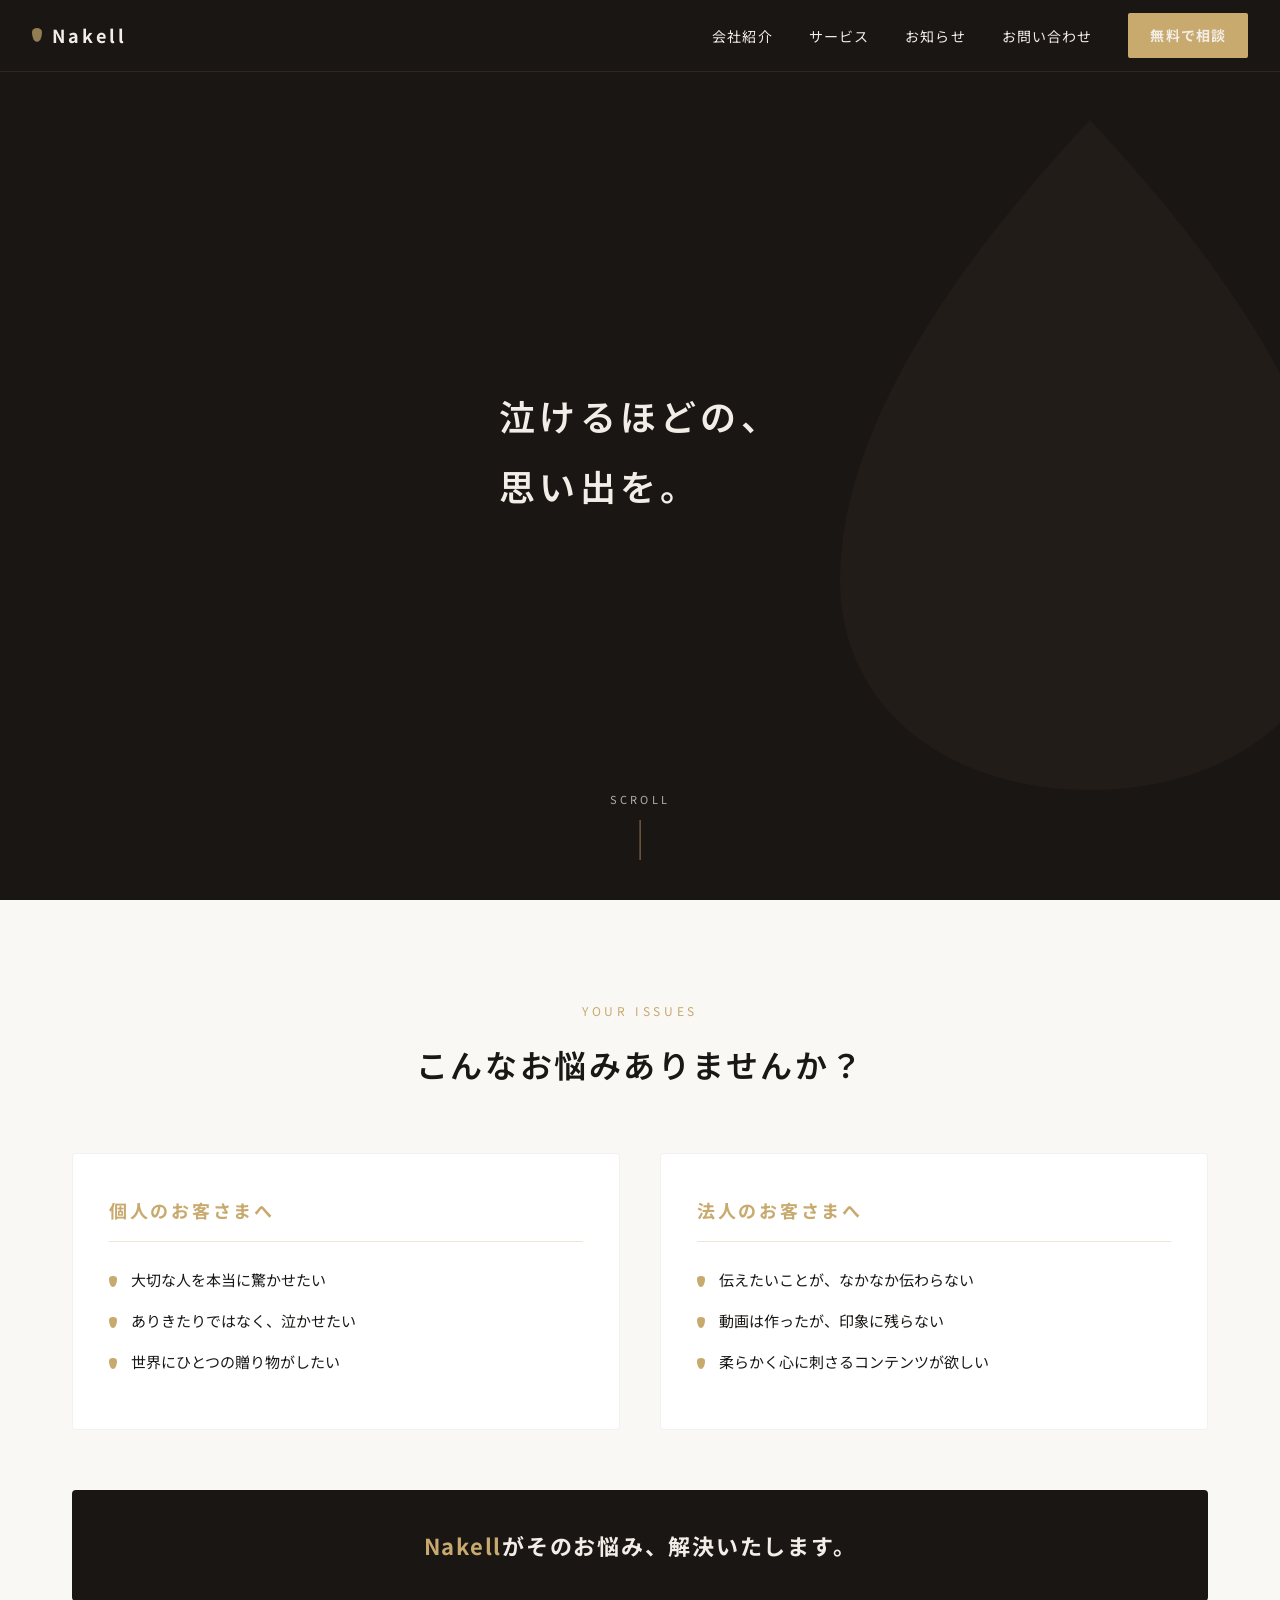
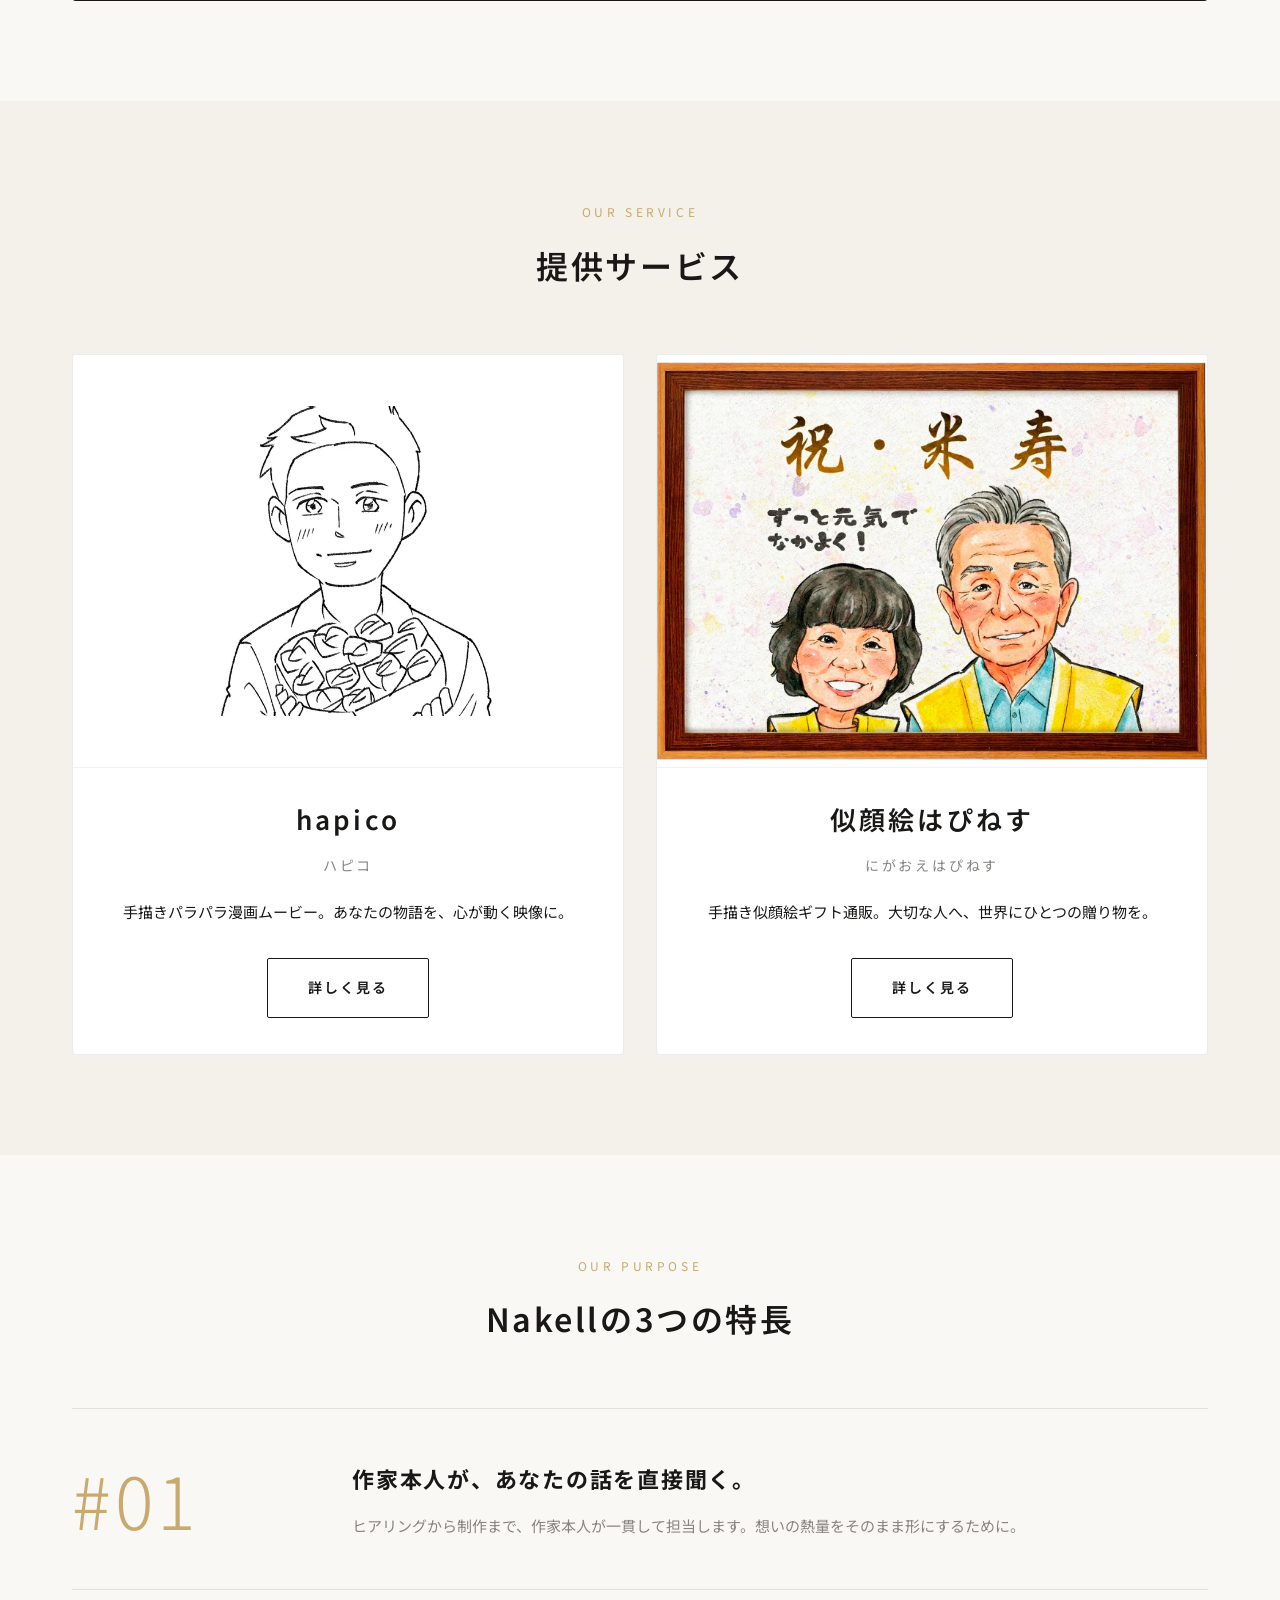
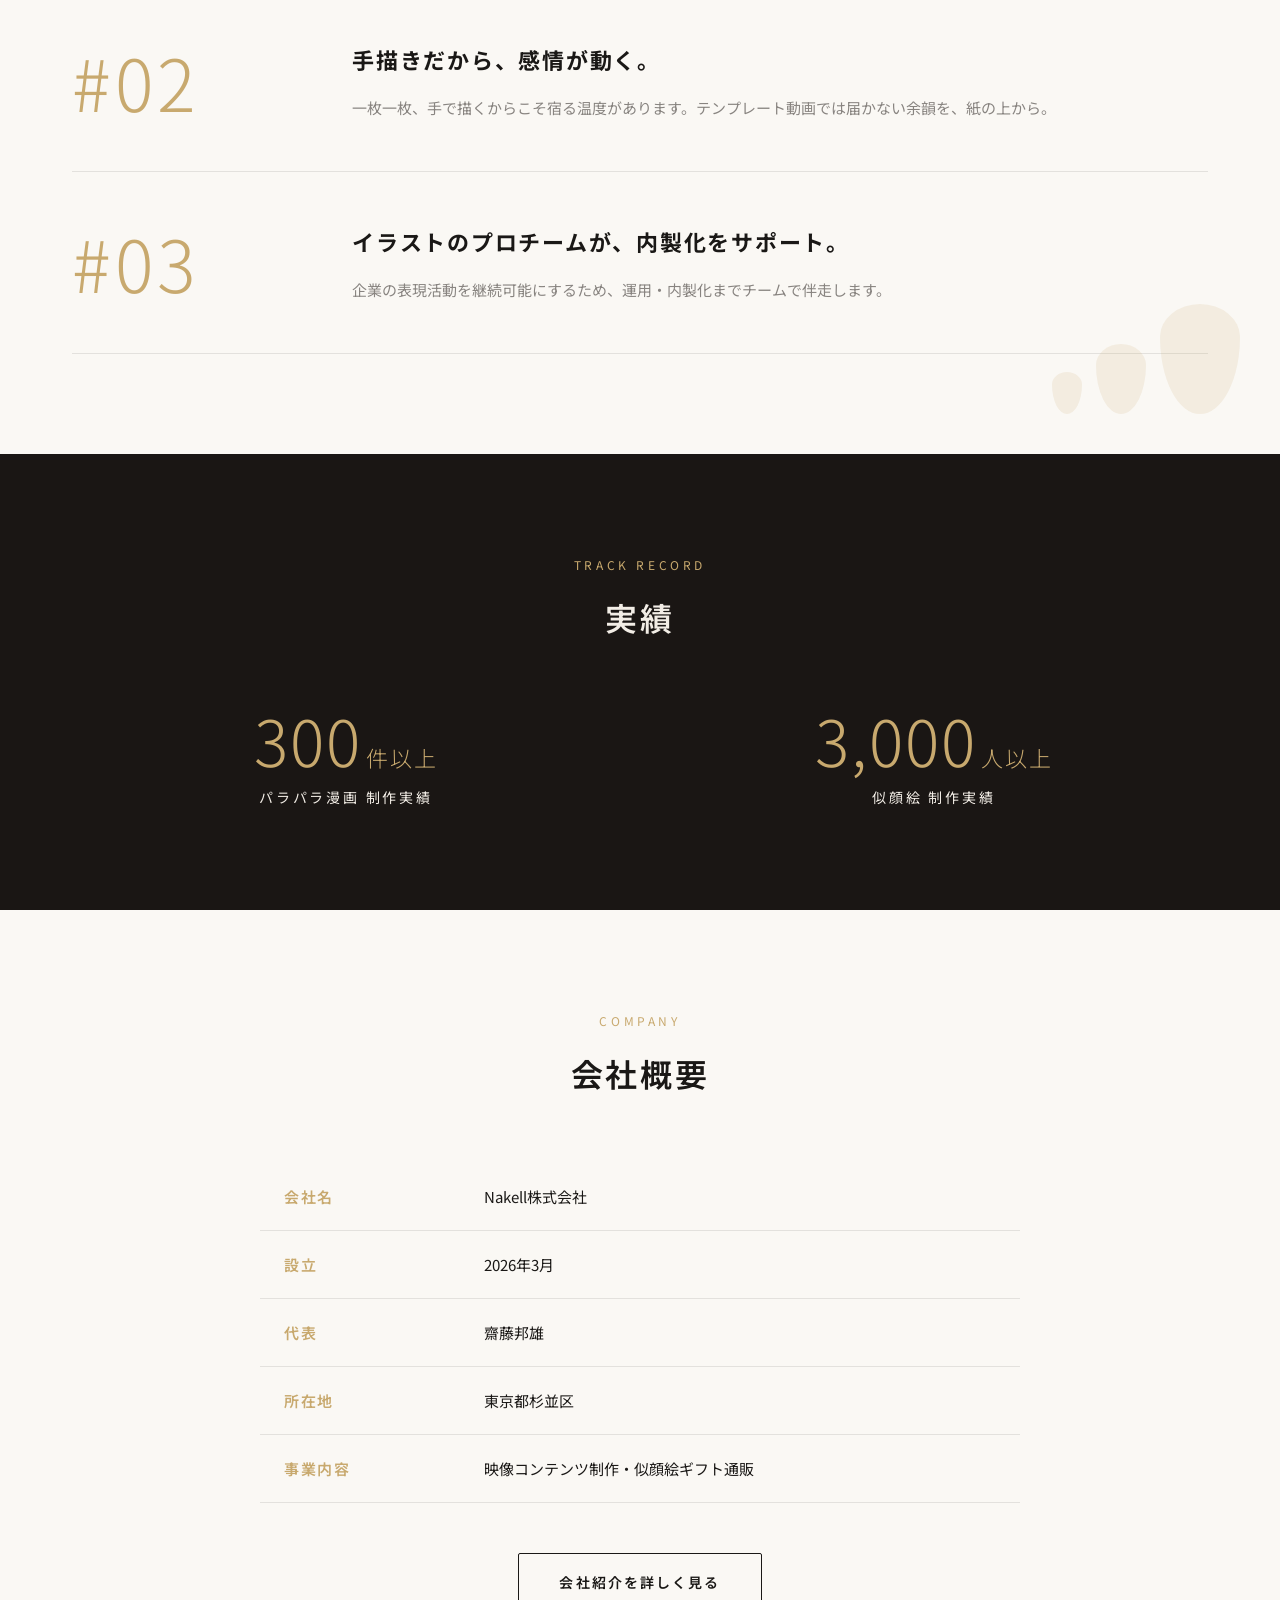
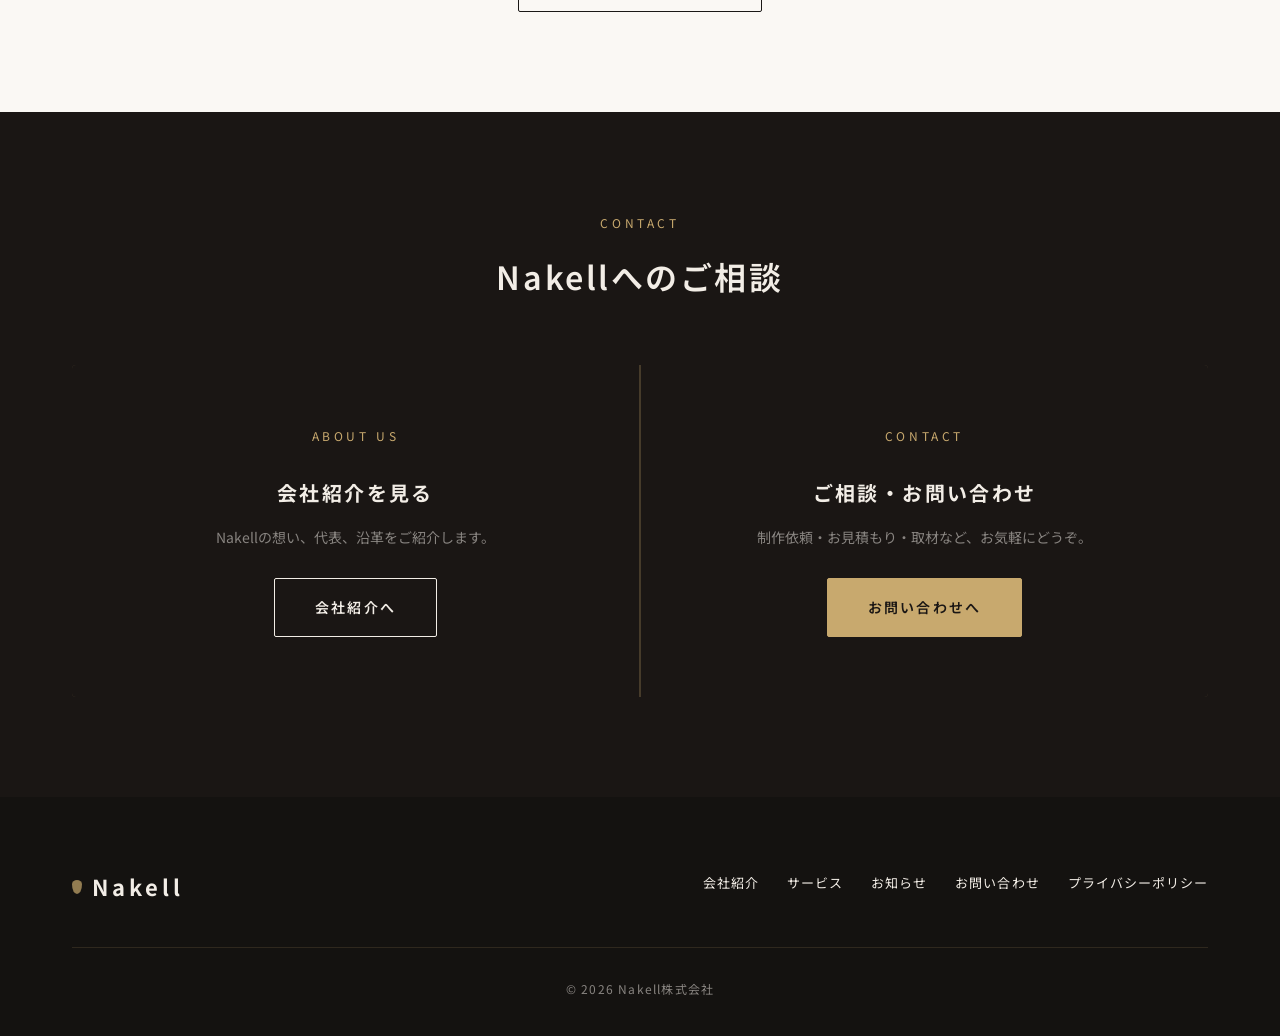
==== commit 970dd30d: "Fix service image proportions and remove capital from company profile" ====
--- a/index.html
+++ b/index.html
@@ -8,7 +8,7 @@
 <link rel="preconnect" href="https://fonts.googleapis.com">
 <link rel="preconnect" href="https://fonts.gstatic.com" crossorigin>
 <link href="https://fonts.googleapis.com/css2?family=Noto+Sans+JP:wght@300;400;600;700&display=swap" rel="stylesheet">
-<link rel="stylesheet" href="style.css">
+<link rel="stylesheet" href="style.css?v=20261112-2">
 </head>
 <body>
 
@@ -93,14 +93,14 @@
     </div>
     <div class="service-grid">
       <a href="service.html#hapico" class="service-card">
-        <div class="service-card-image"><img src="assets/service-hapico.webp" alt="花束を贈る場面を描いたhapicoのパラパラ漫画作品" width="960" height="540" loading="lazy" decoding="async"></div>
+        <div class="service-card-image"><img src="assets/service-hapico.webp" style="max-width:100%;height:auto" alt="花束を贈る場面を描いたhapicoのパラパラ漫画作品" width="960" height="540" loading="lazy" decoding="async"></div>
         <div class="en">hapico</div>
         <div class="ja">ハピコ</div>
         <p>手描きパラパラ漫画ムービー。あなたの物語を、心が動く映像に。</p>
         <span class="btn btn-outline-dark">詳しく見る</span>
       </a>
       <a href="service.html#nigaoe" class="service-card">
-        <div class="service-card-image"><img src="assets/service-nigaoe.webp" alt="米寿のお祝いに贈る 額入りのご夫婦の似顔絵見本" width="1500" height="1086" loading="lazy" decoding="async"></div>
+        <div class="service-card-image"><img src="assets/service-nigaoe.webp" style="max-width:100%;height:auto" alt="米寿のお祝いに贈る 額入りのご夫婦の似顔絵見本" width="1500" height="1086" loading="lazy" decoding="async"></div>
         <div class="en">似顔絵はぴねす</div>
         <div class="ja">にがおえはぴねす</div>
         <p>手描き似顔絵ギフト通販。大切な人へ、世界にひとつの贈り物を。</p>
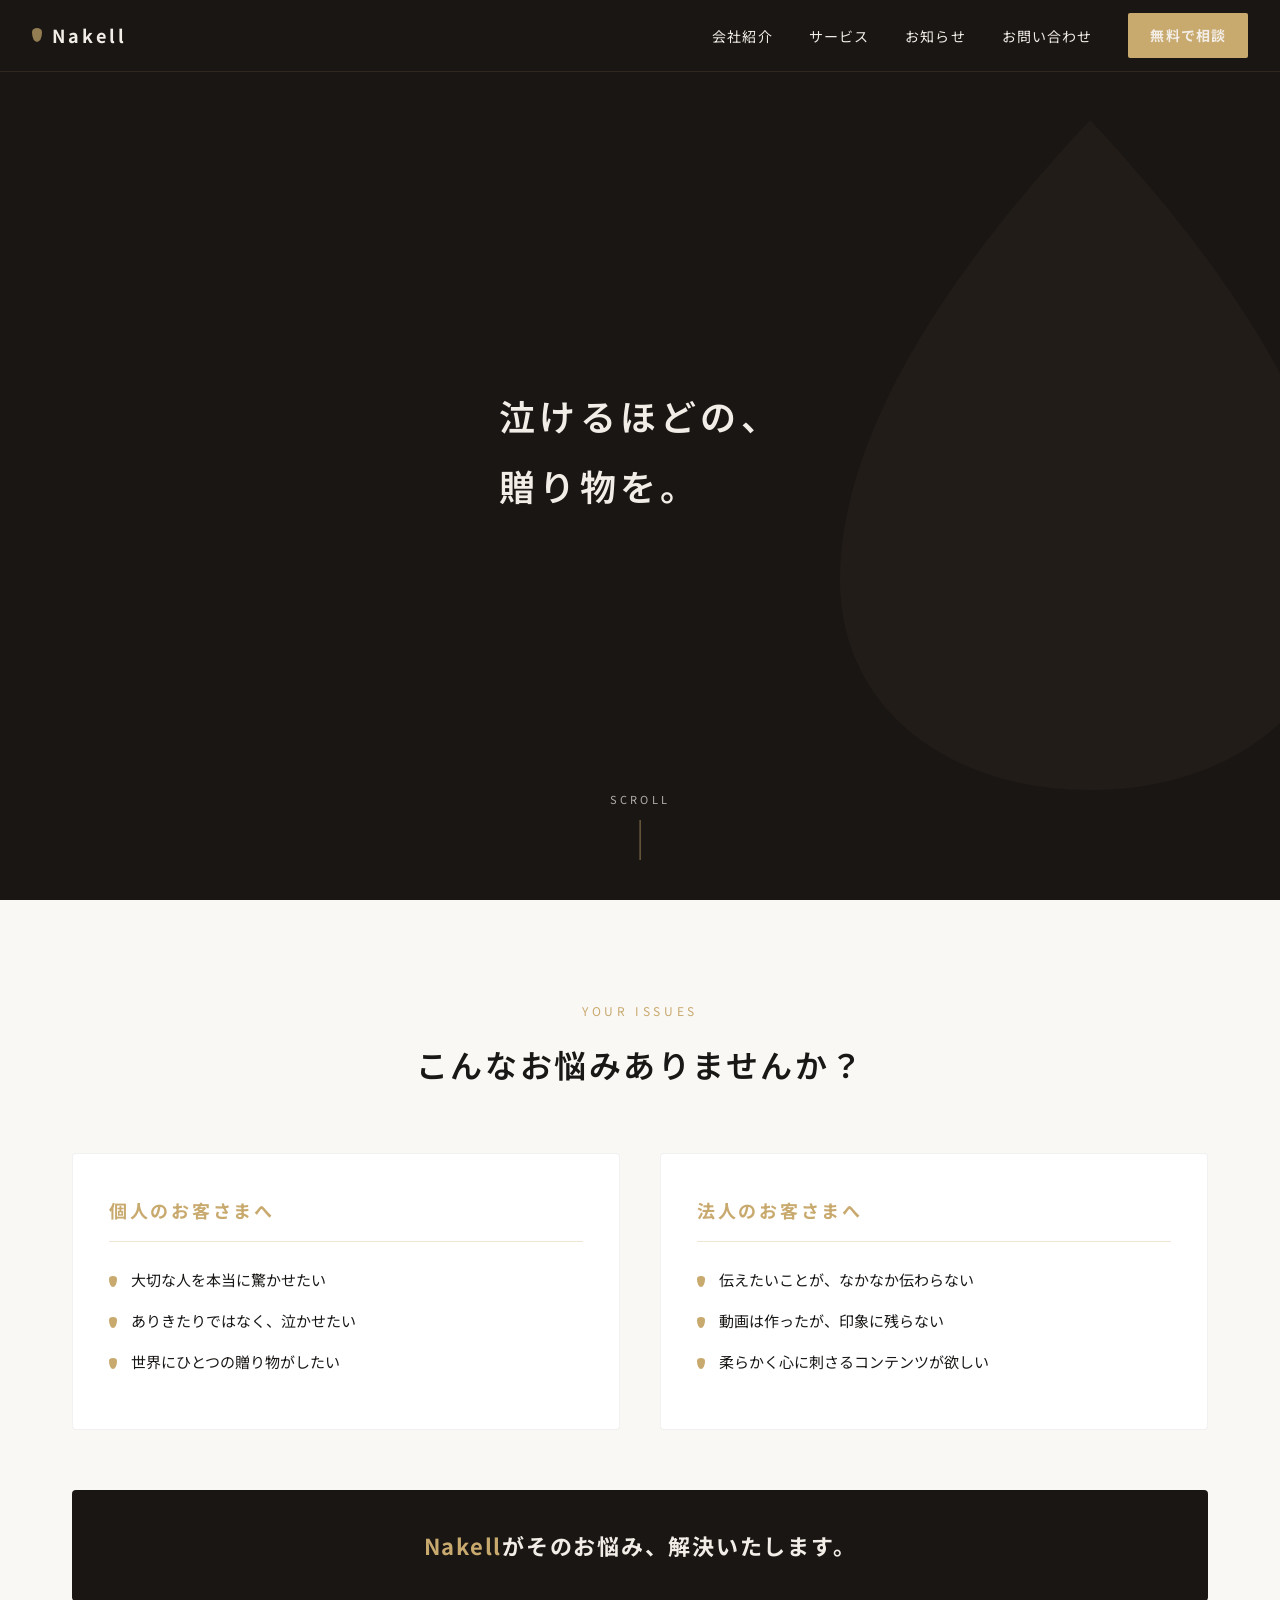
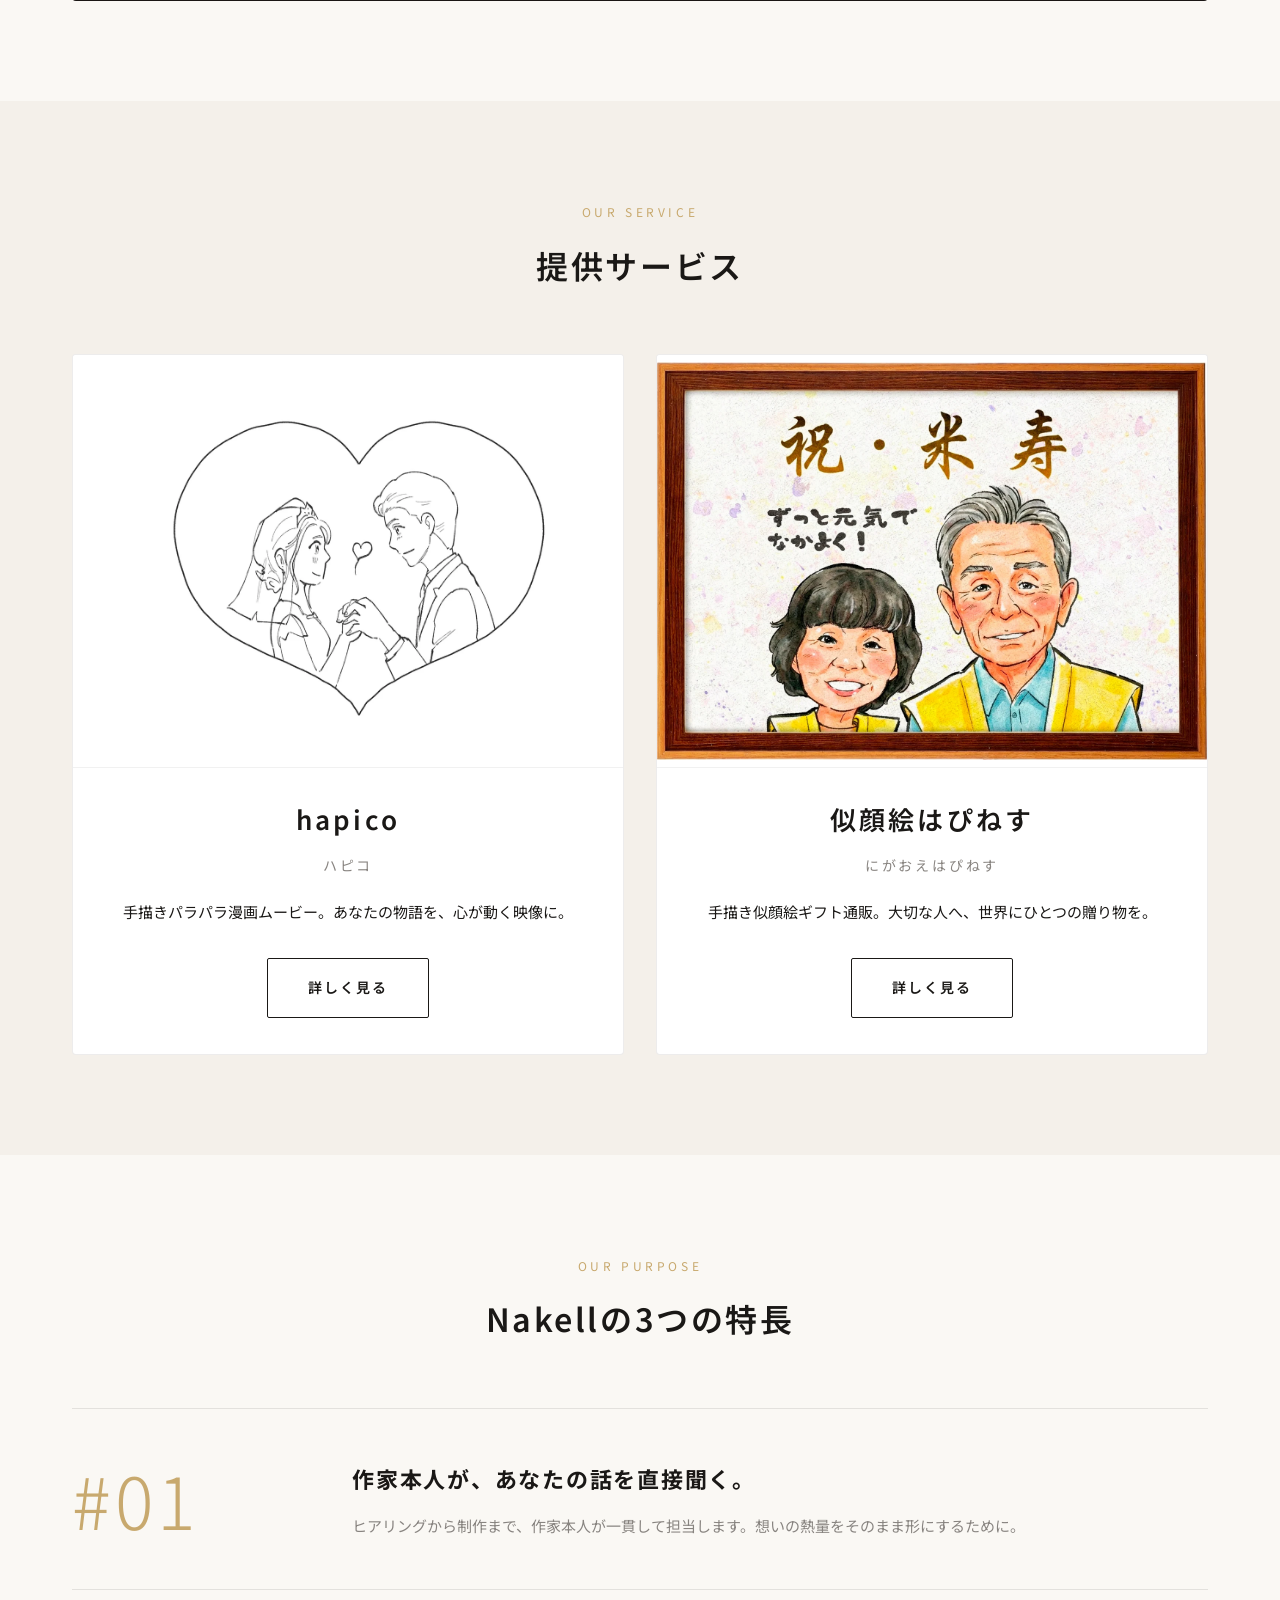
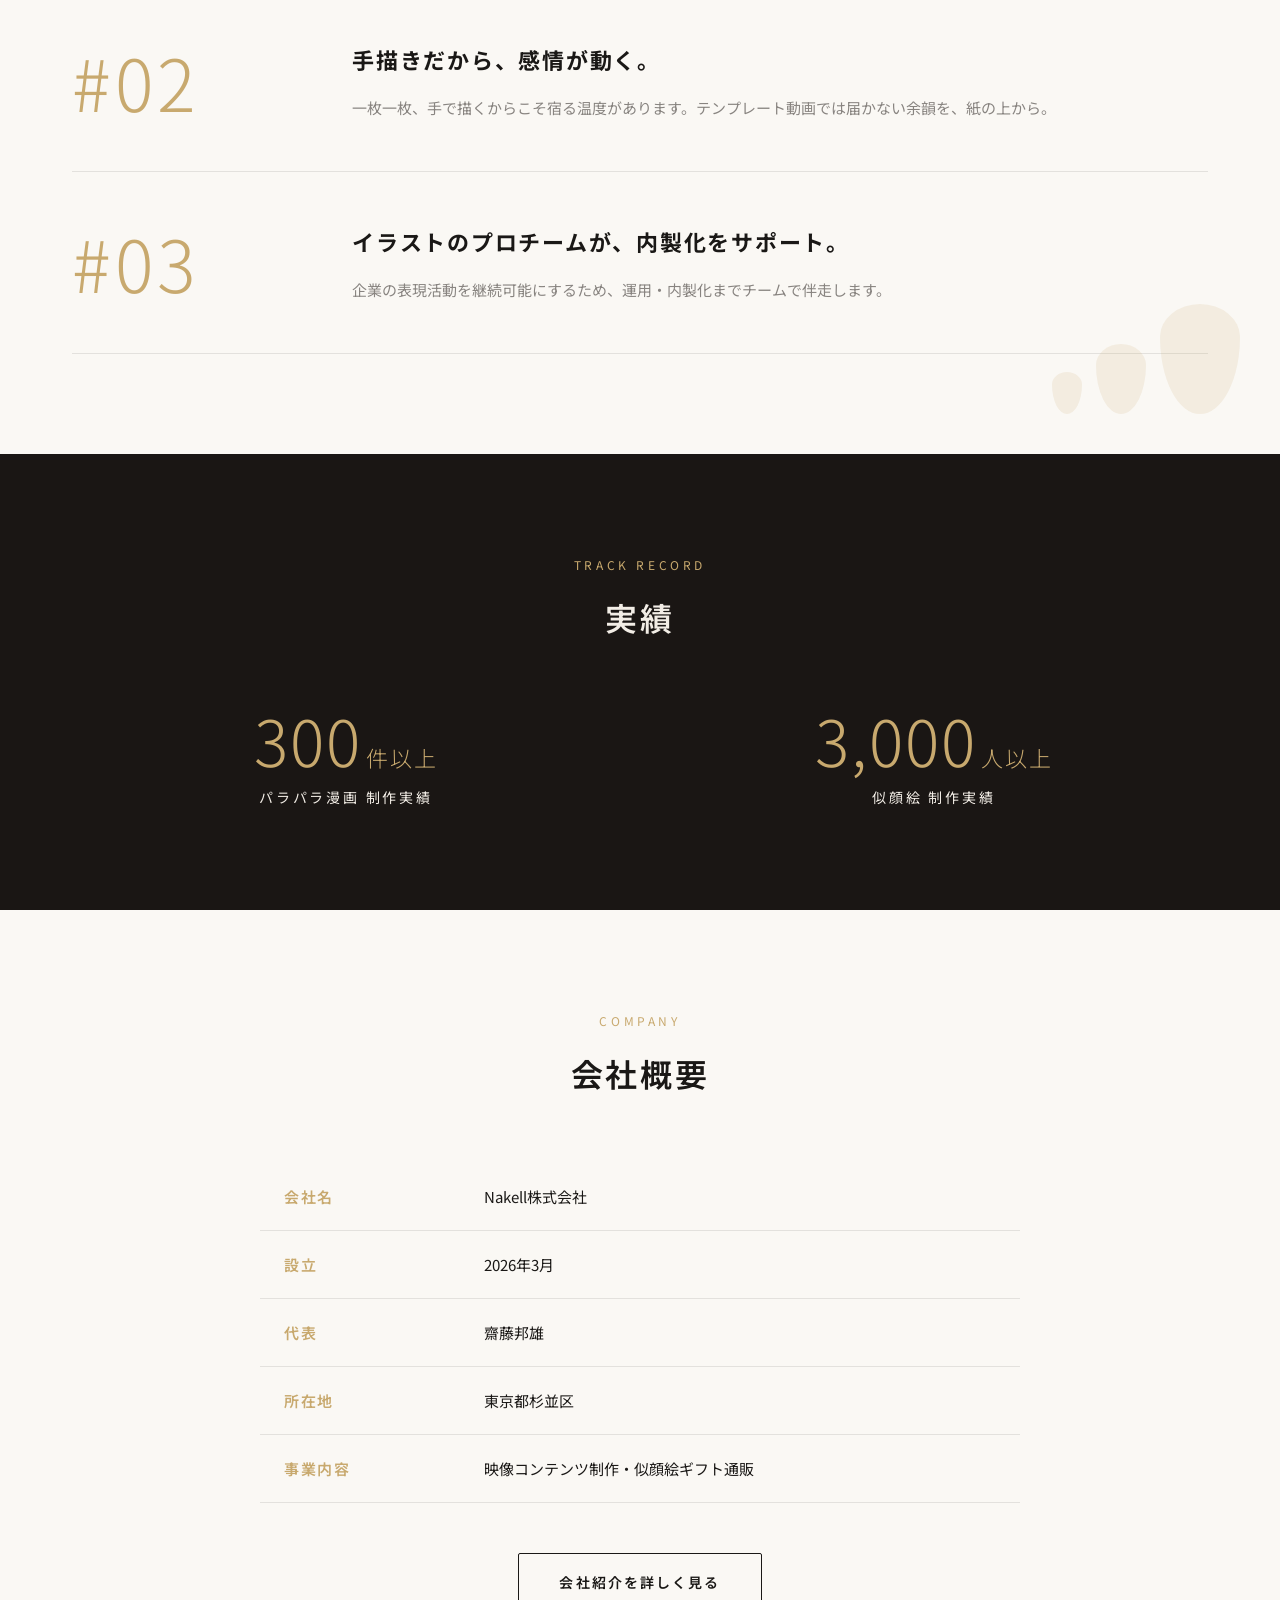
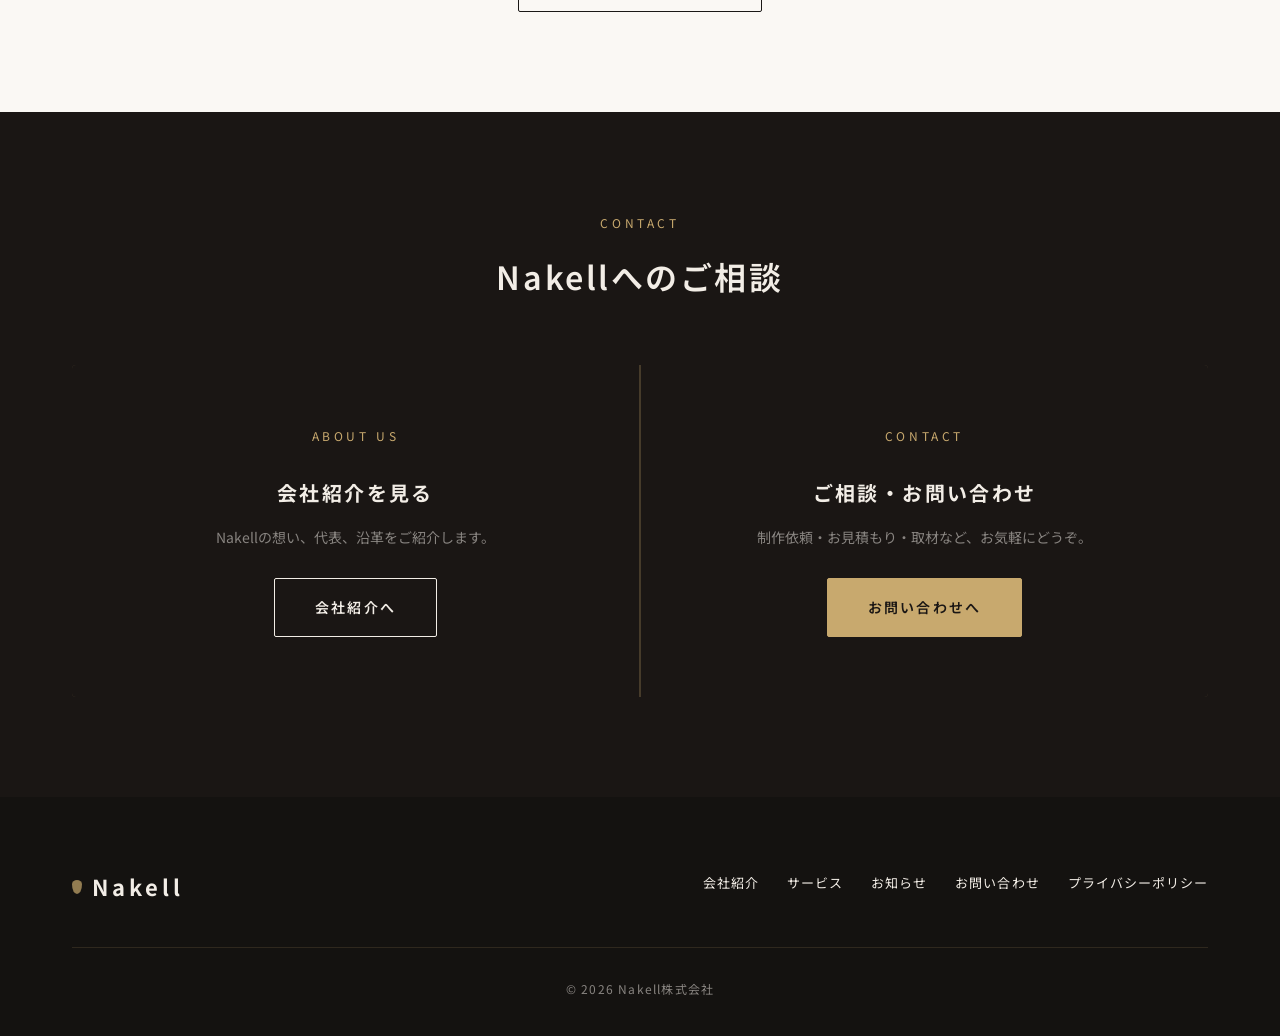
==== commit 000f35dd: "Use hapico heart illustration on both service pages" ====
--- a/index.html
+++ b/index.html
@@ -93,7 +93,7 @@
     </div>
     <div class="service-grid">
       <a href="service.html#hapico" class="service-card">
-        <div class="service-card-image"><img src="assets/service-hapico.webp" style="max-width:100%;height:auto" alt="花束を贈る場面を描いたhapicoのパラパラ漫画作品" width="960" height="540" loading="lazy" decoding="async"></div>
+        <div class="service-card-image"><img src="assets/service-hapico-heart.webp" style="max-width:100%;height:auto" alt="ハートの中で向かい合う新郎新婦を描いたhapicoの作品" width="1280" height="720" loading="lazy" decoding="async"></div>
         <div class="en">hapico</div>
         <div class="ja">ハピコ</div>
         <p>手描きパラパラ漫画ムービー。あなたの物語を、心が動く映像に。</p>
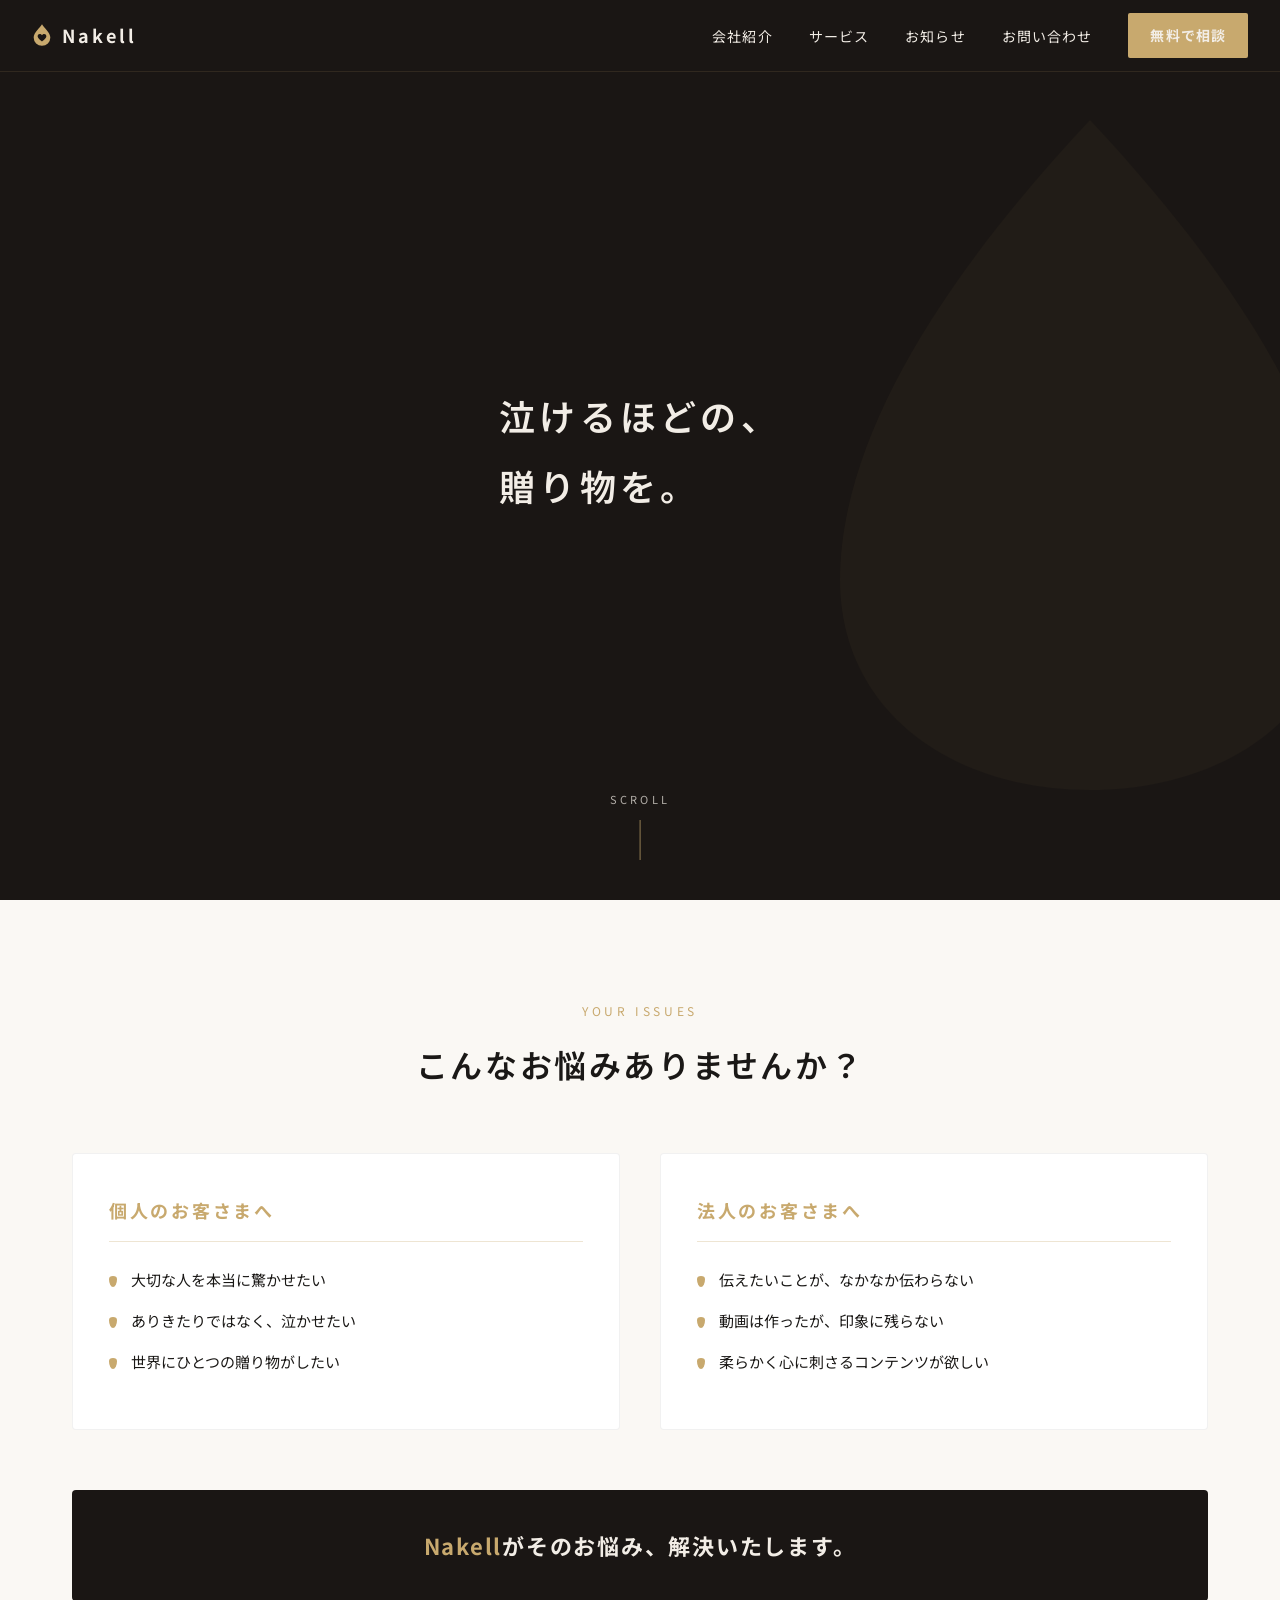
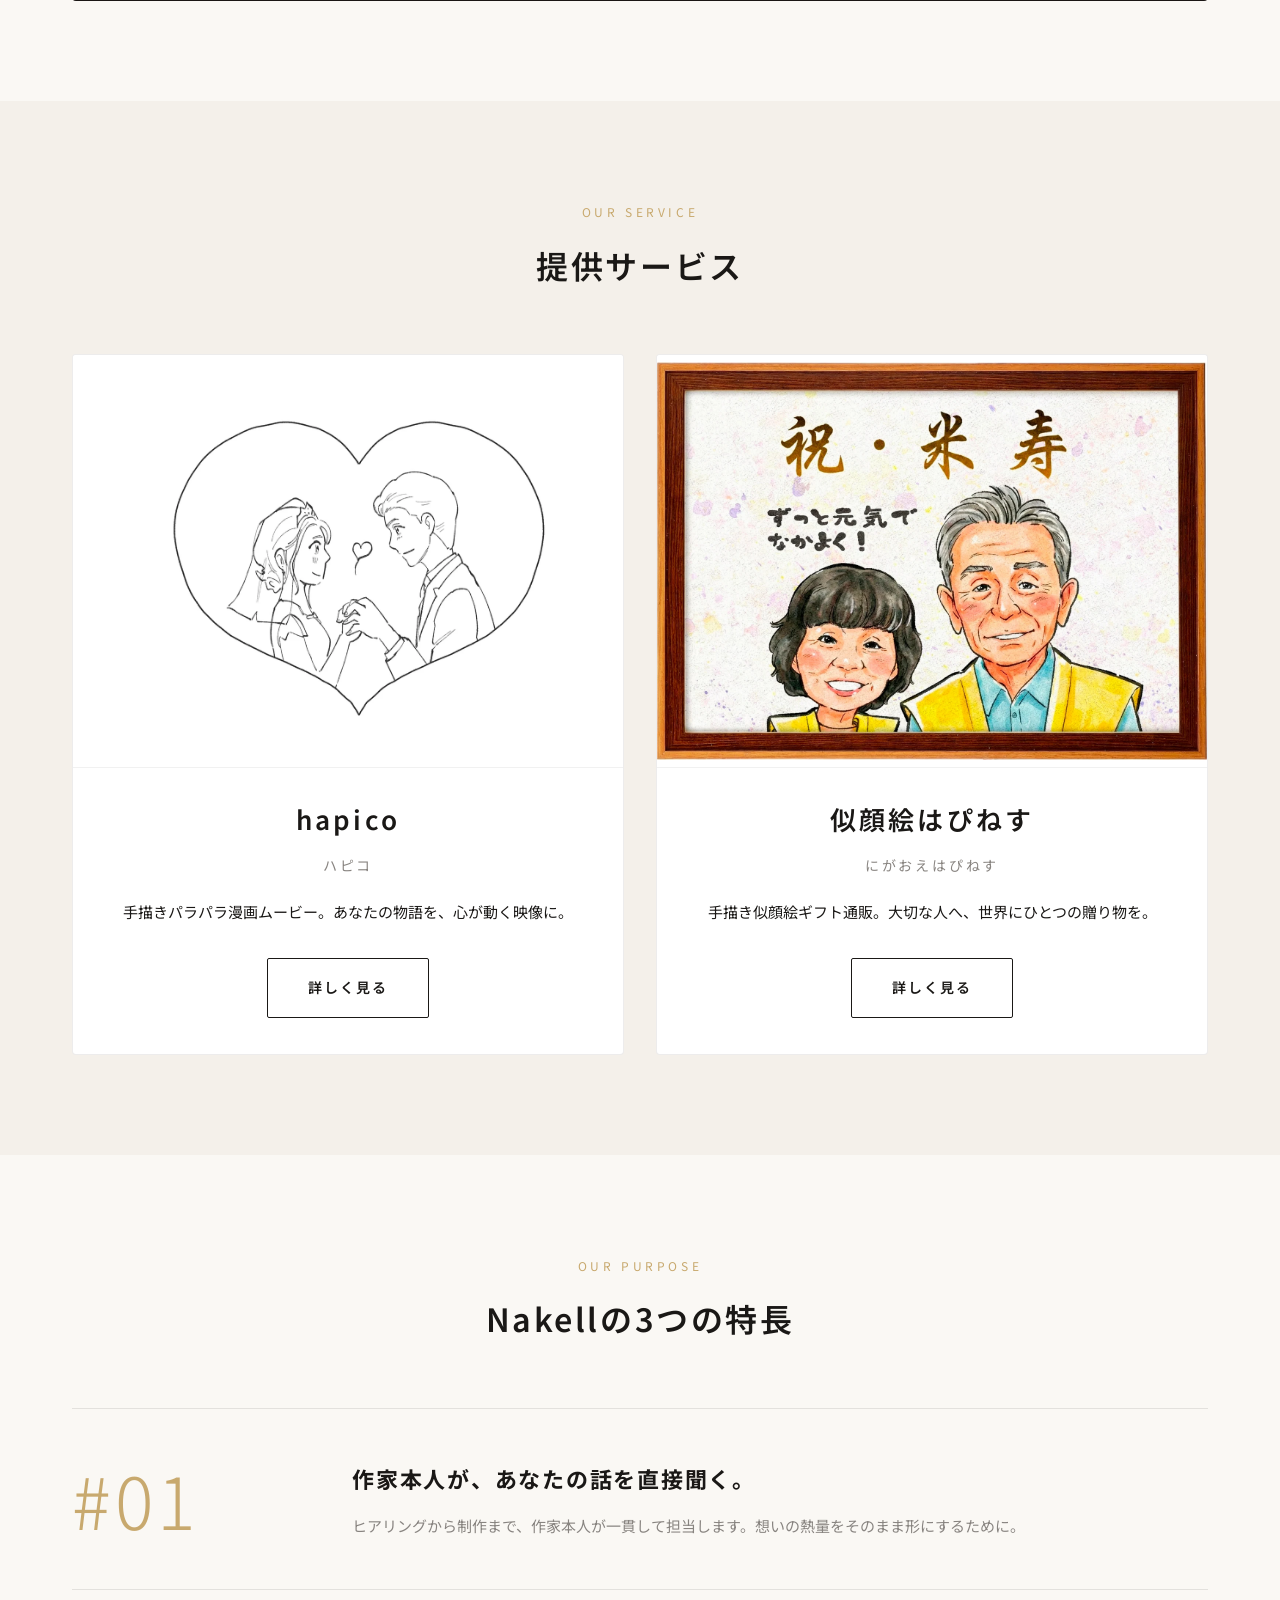
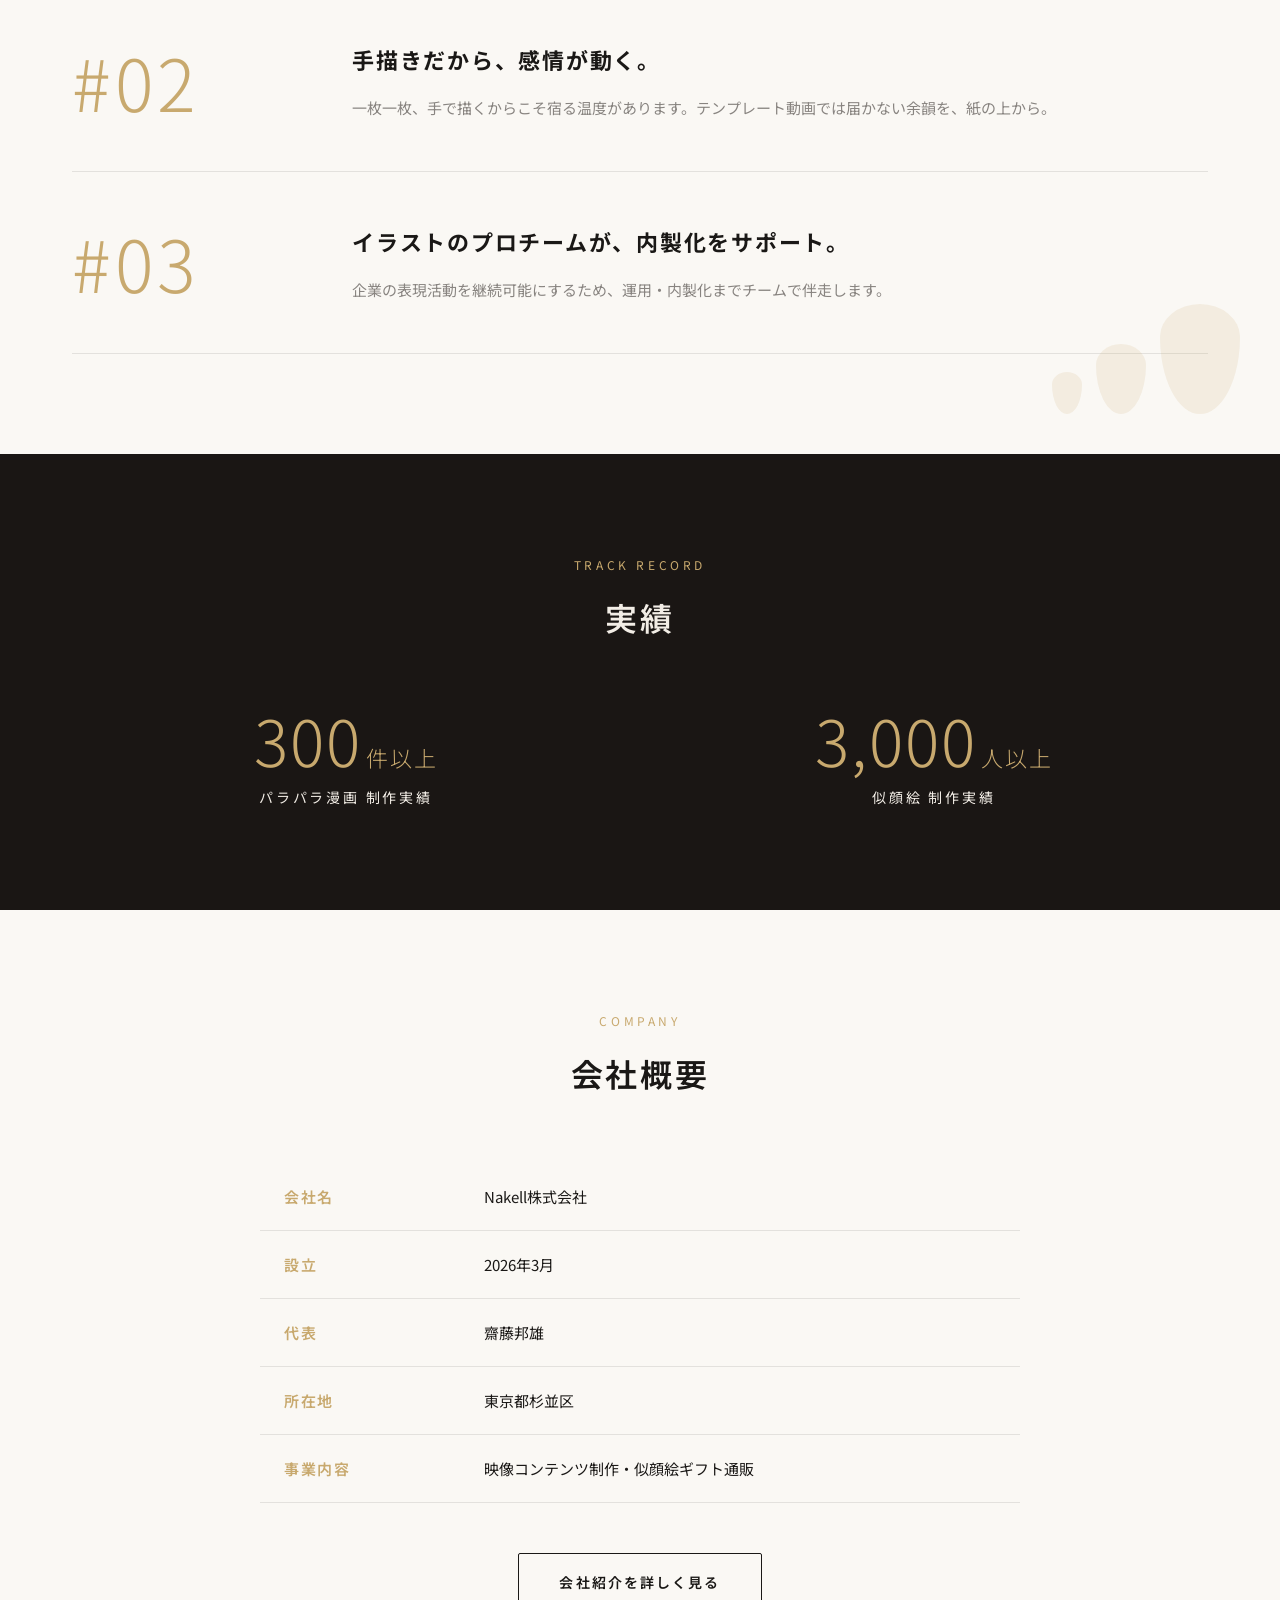
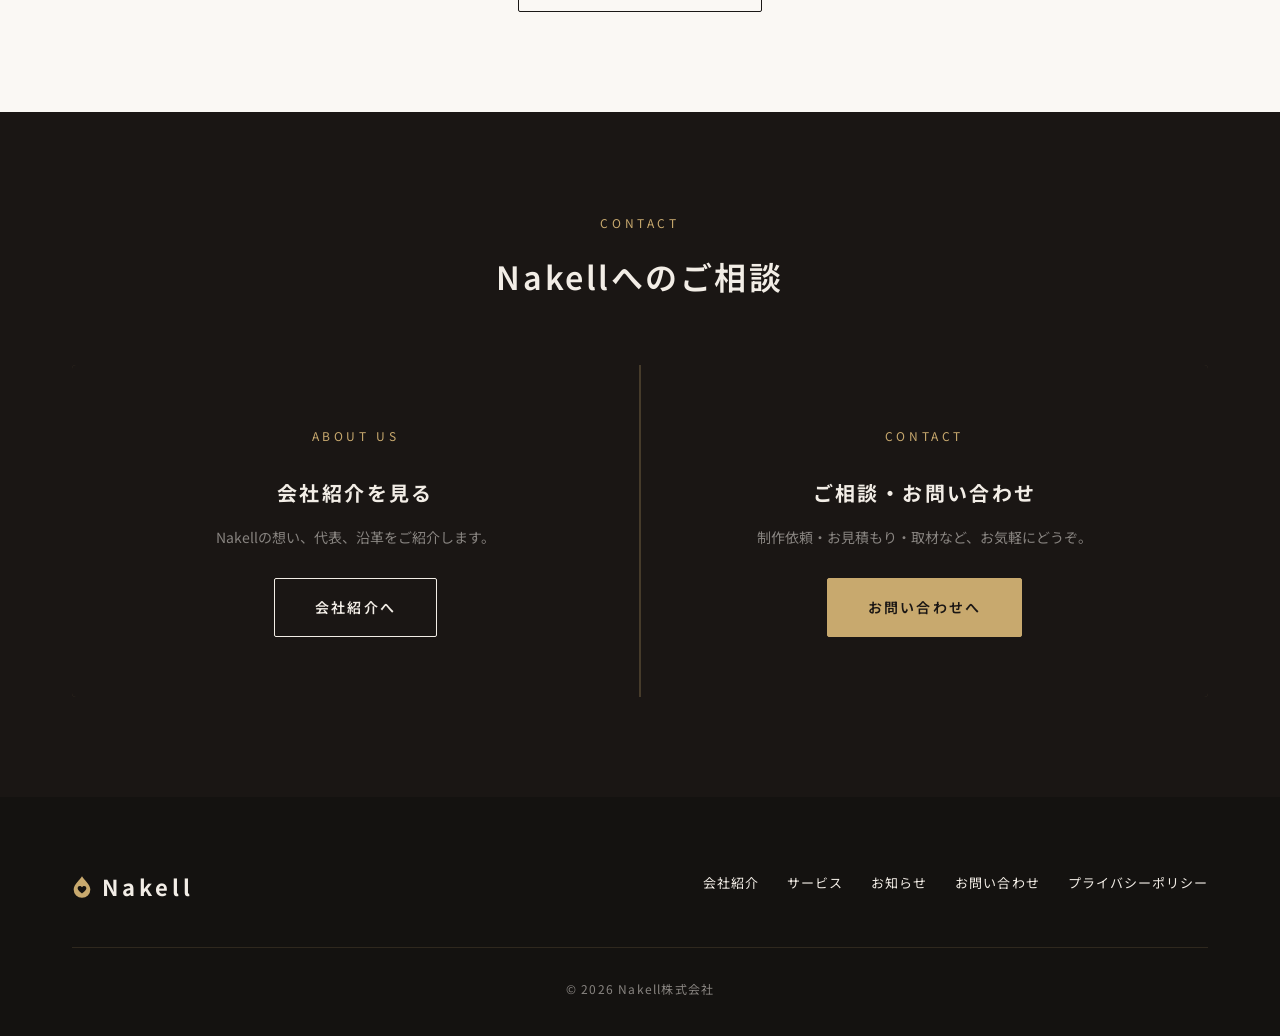
==== commit a101ad84: "Redesign the Nakell mark as a tear with a heart" ====
--- a/index.html
+++ b/index.html
@@ -15,7 +15,9 @@
 <header class="site-header">
   <div class="nav-inner">
     <a href="index.html" class="nav-logo">
-      <span class="teardrop teardrop-sm"></span><span>Nakell</span>
+      <svg class="nakell-mark" width="20" height="24" viewBox="0 0 24 28" aria-hidden="true" focusable="false">
+        <path fill="#c8a96e" fill-rule="evenodd" d="M12 1C10 5 2 11 2 17a10 10 0 0 0 20 0C22 11 14 5 12 1ZM12 21.7c-1.4-1.1-5.2-3.7-5.2-6.3 0-3 3.6-3.7 5.2-1.1 1.6-2.6 5.2-1.9 5.2 1.1 0 2.6-3.8 5.2-5.2 6.3Z"/>
+      </svg><span>Nakell</span>
     </a>
     <button class="nav-toggle" aria-label="メニュー"><span></span><span></span><span></span></button>
     <ul class="nav-menu">
@@ -215,7 +217,9 @@
   <div class="container">
     <div class="footer-top">
       <a href="index.html" class="footer-logo">
-        <span class="teardrop teardrop-sm"></span><span>Nakell</span>
+        <svg class="nakell-mark" width="20" height="24" viewBox="0 0 24 28" aria-hidden="true" focusable="false">
+          <path fill="#c8a96e" fill-rule="evenodd" d="M12 1C10 5 2 11 2 17a10 10 0 0 0 20 0C22 11 14 5 12 1ZM12 21.7c-1.4-1.1-5.2-3.7-5.2-6.3 0-3 3.6-3.7 5.2-1.1 1.6-2.6 5.2-1.9 5.2 1.1 0 2.6-3.8 5.2-5.2 6.3Z"/>
+        </svg><span>Nakell</span>
       </a>
       <ul class="footer-nav">
         <li><a href="company.html">会社紹介</a></li>
@@ -229,6 +233,6 @@
   </div>
 </footer>
 
-<script src="script.js"></script>
+<script src="script.js?v=20261112-hero"></script>
 </body>
 </html>
